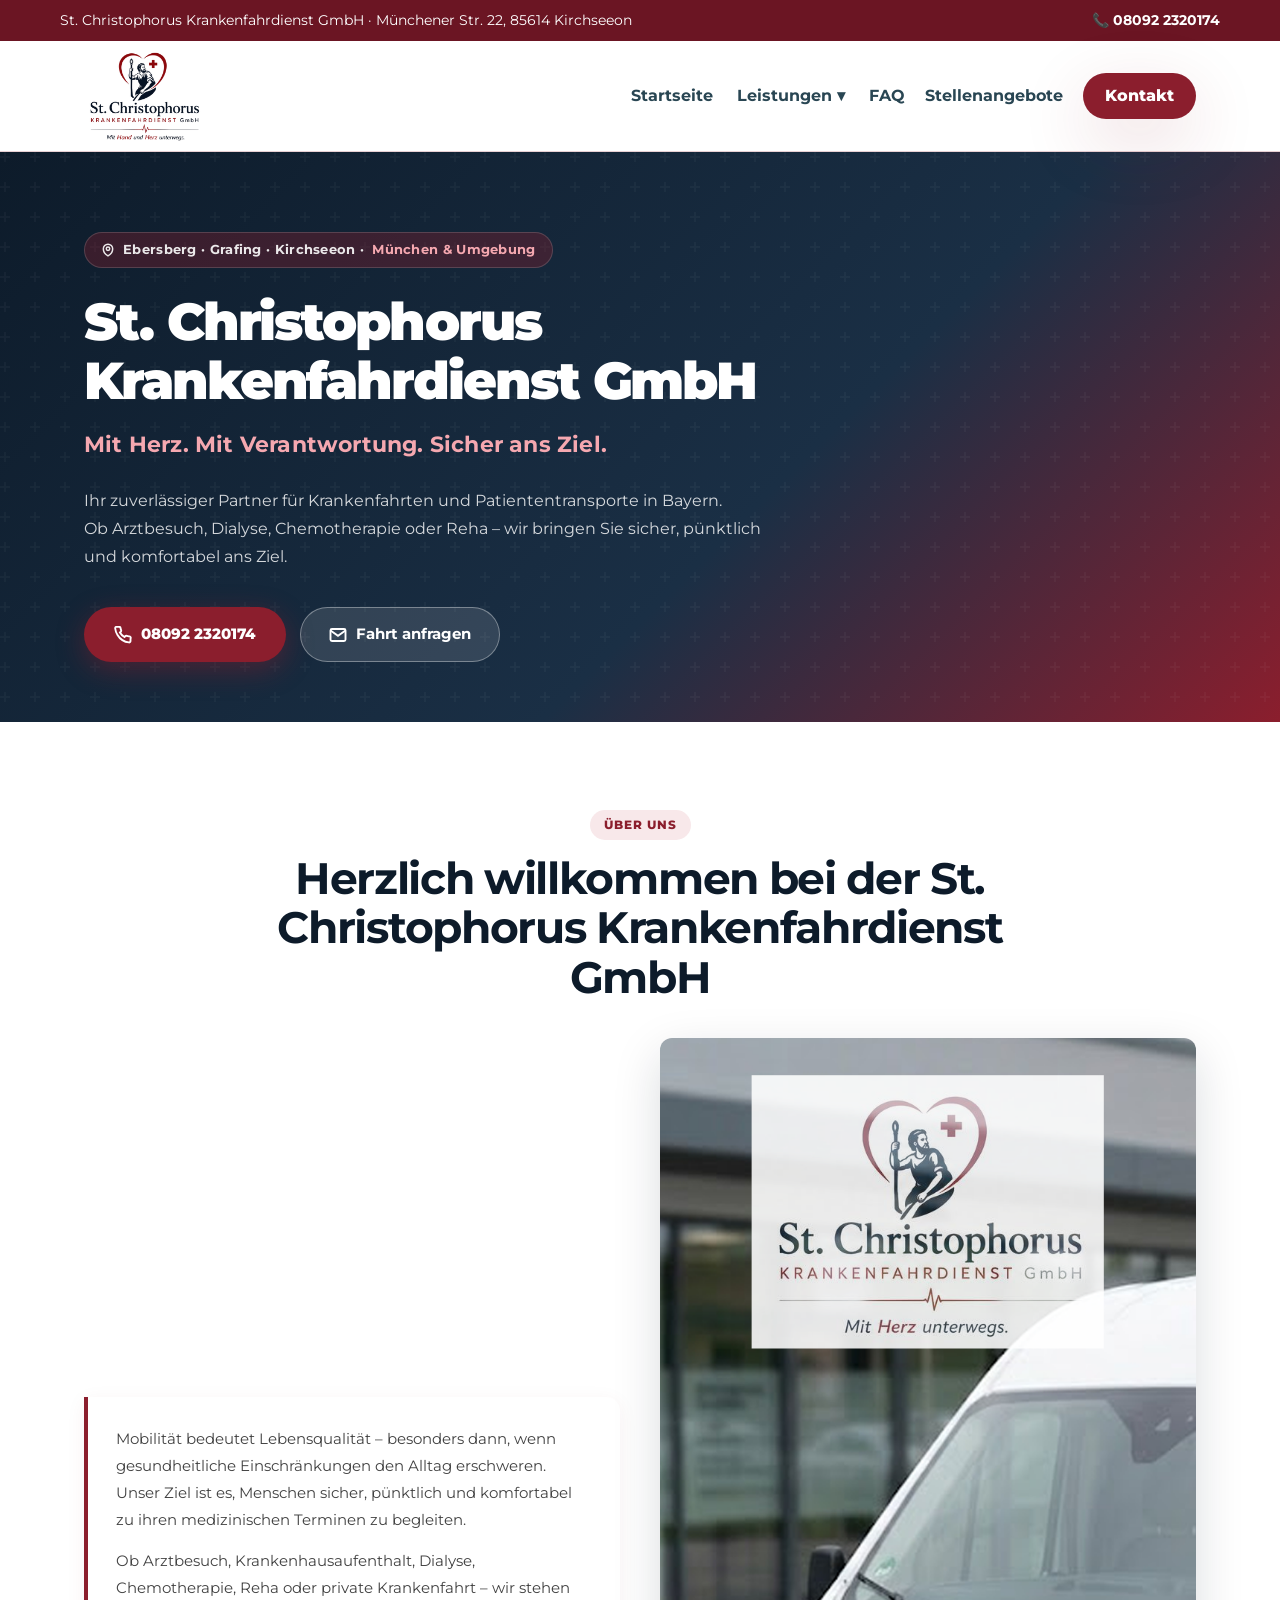
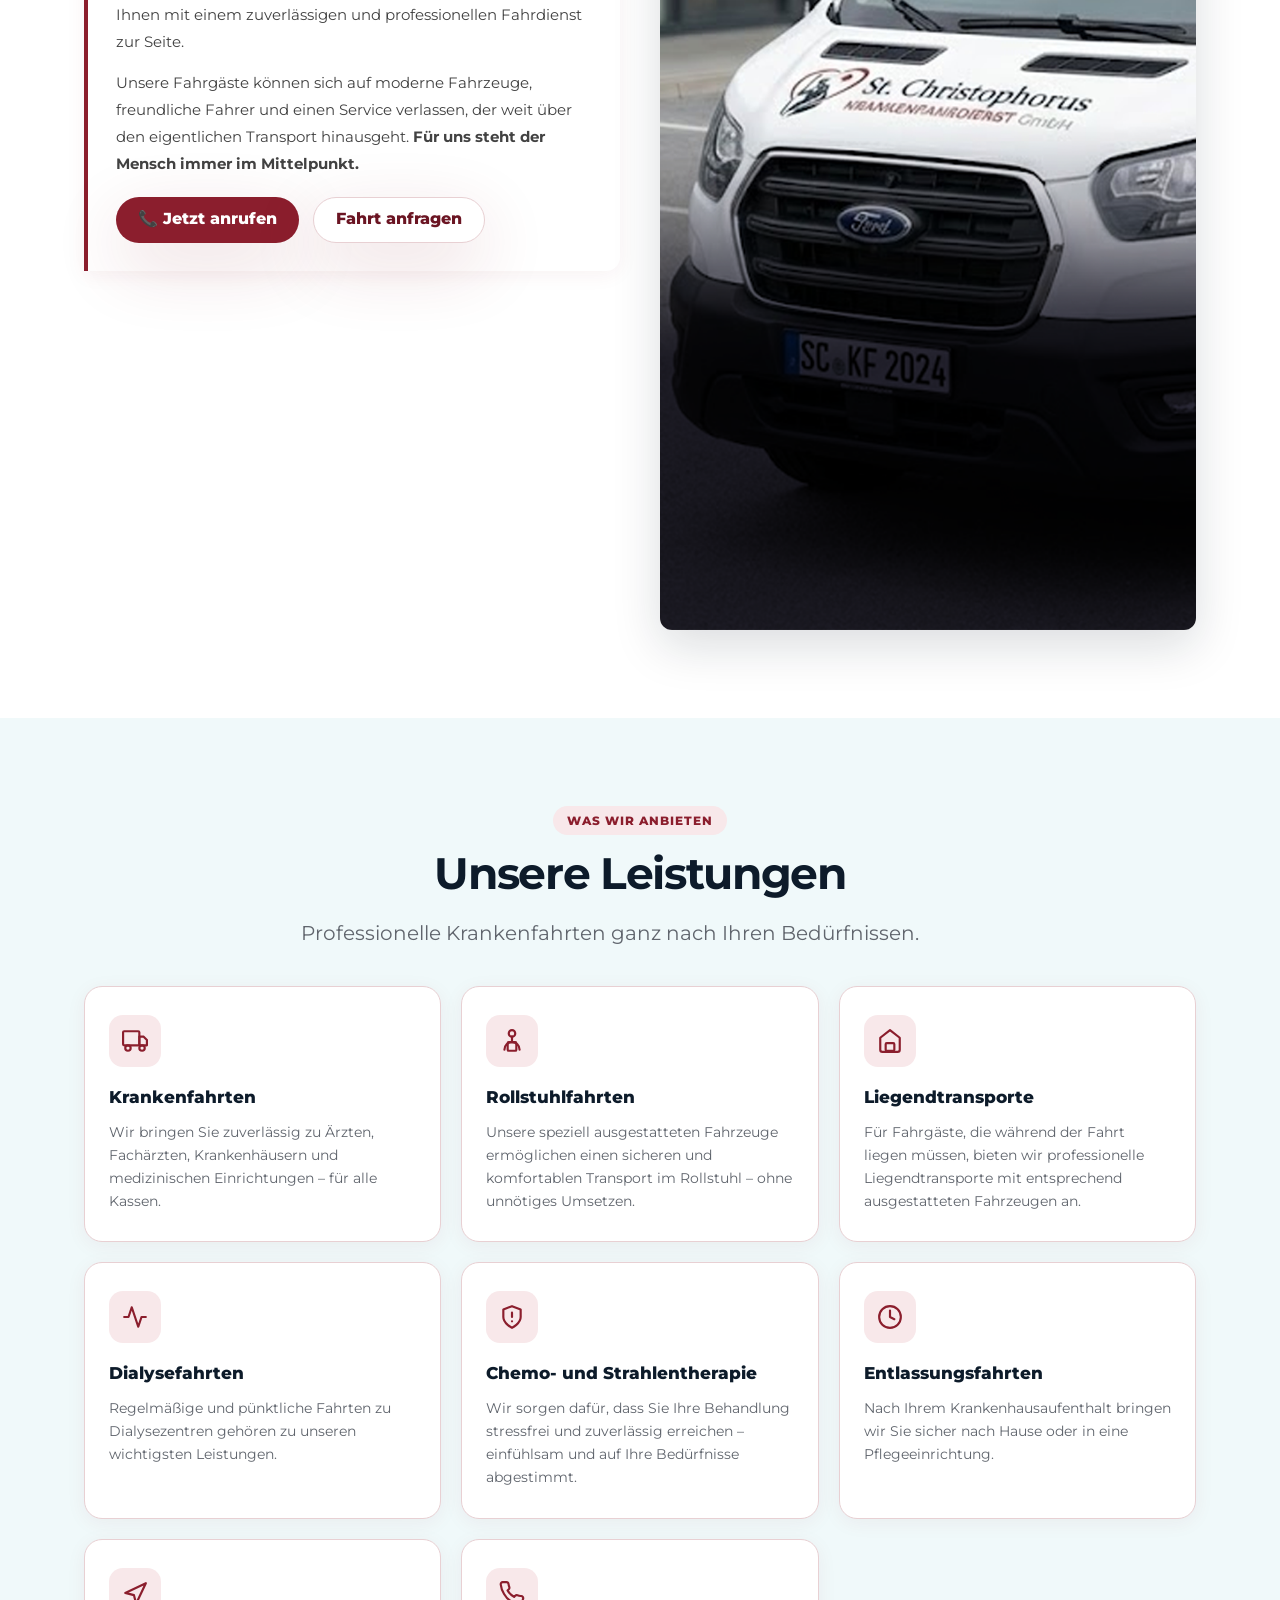
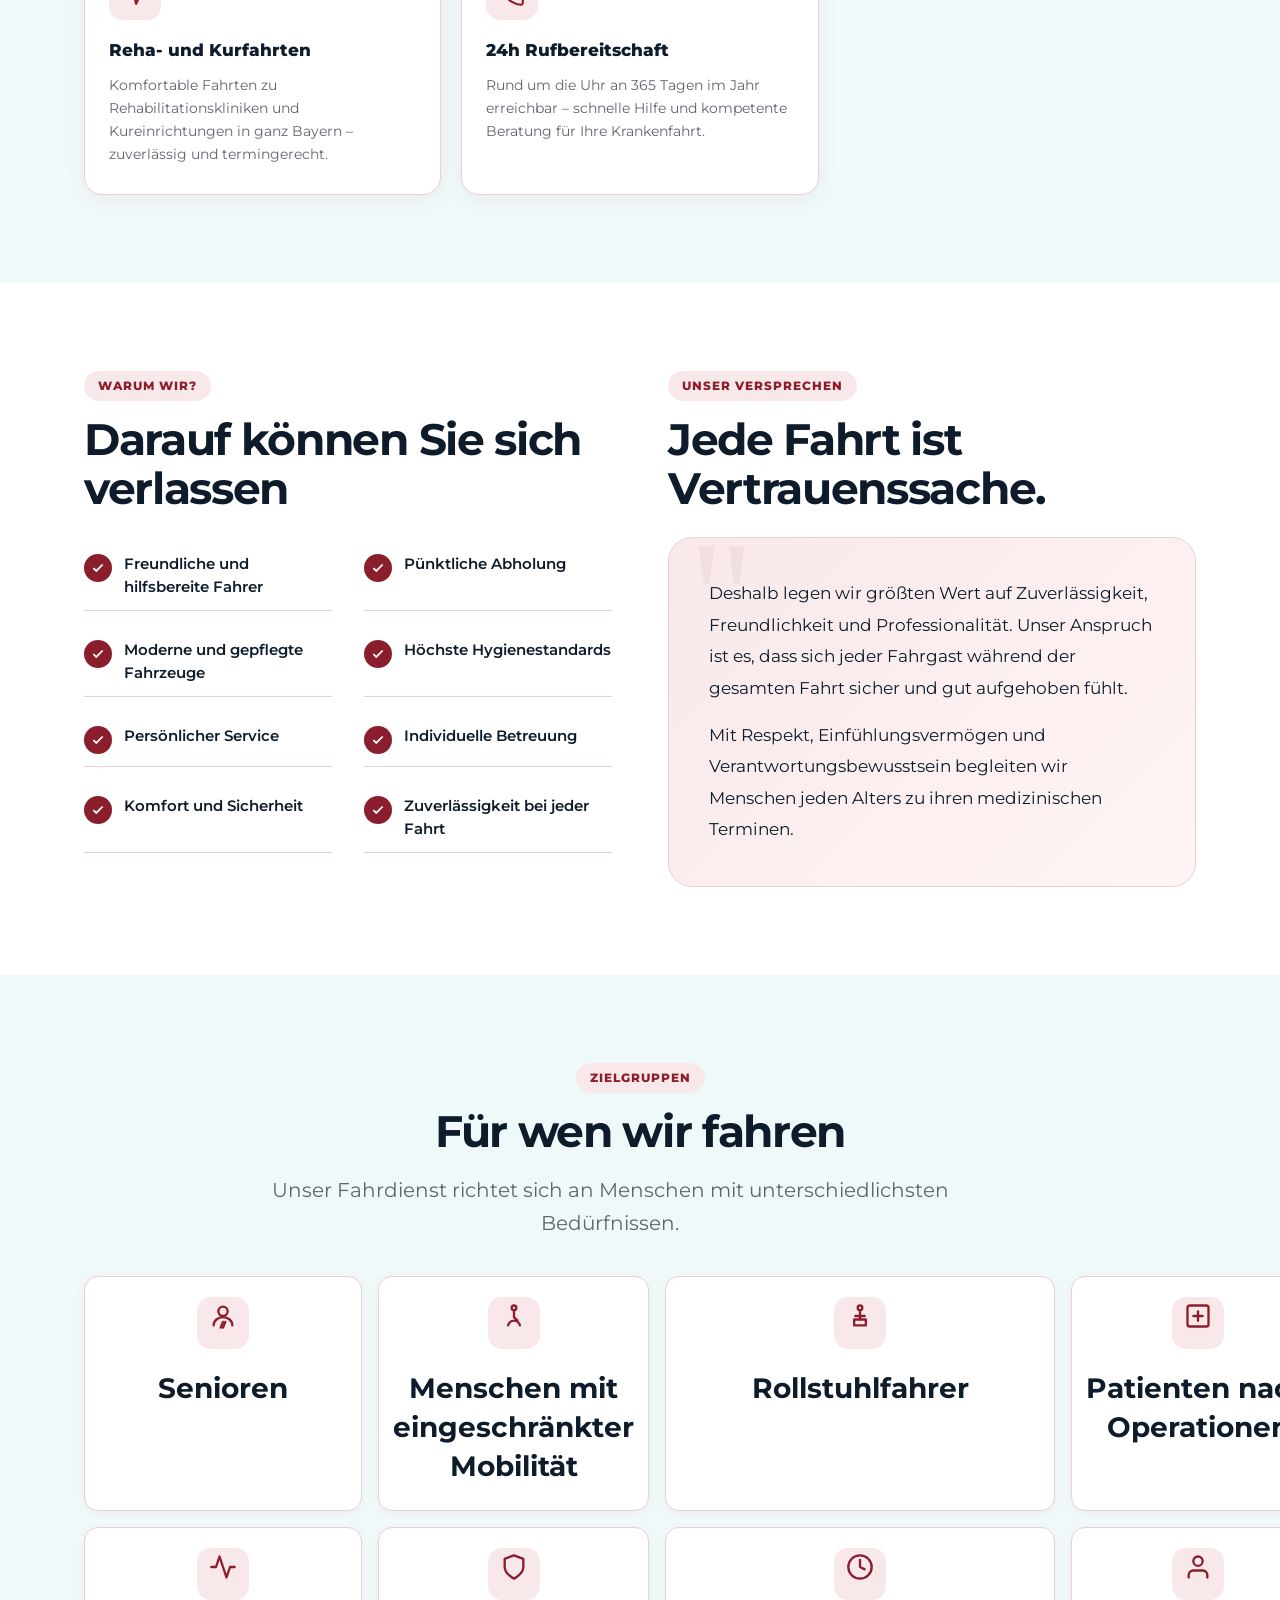
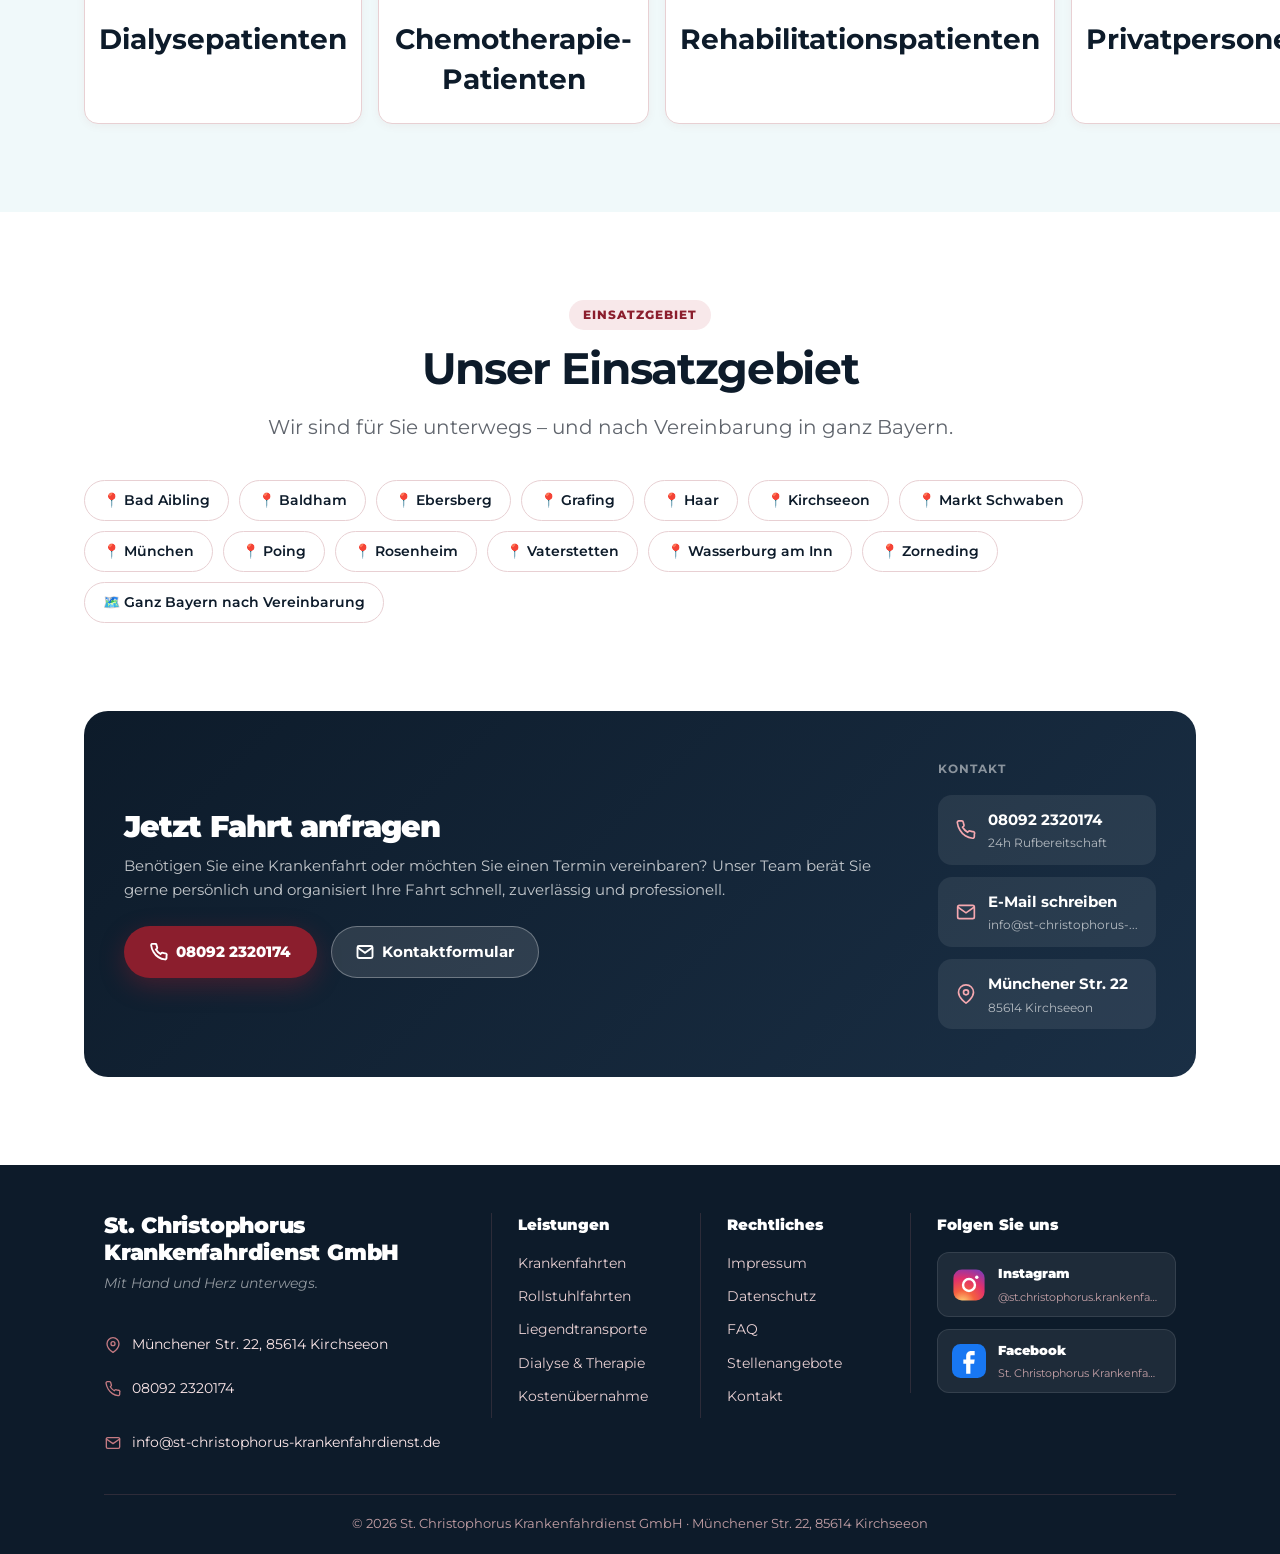
==== index.html @ ff82ccd7 "Add files via upload" ====
<!DOCTYPE html>
<html lang="de">
<head>
<meta charset="UTF-8">
<meta name="viewport" content="width=device-width, initial-scale=1.0">
<meta name="color-scheme" content="light">
<meta name="theme-color" content="#ffffff">
<title>Krankenfahrdienst Kirchseeon | St. Christophorus GmbH | Ebersberg · Grafing · München</title>
<meta name="description" content="St. Christophorus Krankenfahrdienst GmbH – Ihr zuverlässiger Partner für Krankenfahrten, Rollstuhltransporte, Dialysefahrten und Liegendtransporte in Kirchseeon, Ebersberg, Grafing und München. Sicher, schnell, pünktlich.">
<meta name="keywords" content="Krankenfahrdienst, Krankenfahrt, Kirchseeon, Ebersberg, Grafing, München, Rollstuhlfahrt, Dialysefahrt, Liegendtransport, Patientenbeförderung, Krankenbeförderung, Bayern, St. Christophorus, sicher, schnell, zuverlässig">
<meta name="author" content="St. Christophorus Krankenfahrdienst GmbH">
<meta name="robots" content="index, follow">
<link rel="canonical" href="https://www.st-christophorus-krankenfahrdienst.de/">
<meta property="og:type" content="website">
<meta property="og:title" content="Krankenfahrdienst Kirchseeon | St. Christophorus GmbH">
<meta property="og:description" content="Zuverlässige Krankenfahrten in Kirchseeon, Ebersberg, Grafing und München. Rollstuhltransporte, Dialysefahrten, Liegendtransporte – für alle Kassen.">
<meta property="og:locale" content="de_DE">
<meta name="geo.region" content="DE-BY">
<meta name="geo.placename" content="Kirchseeon">
<script type="application/ld+json">
{
  "@context": "https://schema.org",
  "@type": "LocalBusiness",
  "name": "St. Christophorus Krankenfahrdienst GmbH",
  "description": "Zuverlässiger Krankenfahrdienst in Kirchseeon, Ebersberg, Grafing und München – Rollstuhltransporte, Dialysefahrten, Liegendtransporte für alle Kassen.",
  "url": "https://www.st-christophorus-krankenfahrdienst.de",
  "telephone": "+4980922320174",
  "email": "info@st-christophorus-krankenfahrdienst.de",
  "address": {
    "@type": "PostalAddress",
    "streetAddress": "Münchener Str. 22",
    "addressLocality": "Kirchseeon",
    "postalCode": "85614",
    "addressCountry": "DE"
  },
  "areaServed": ["Kirchseeon","Ebersberg","Grafing","München","Vaterstetten","Baldham","Zorneding","Markt Schwaben","Poing","Haar","Rosenheim","Bad Aibling","Wasserburg am Inn"],
  "openingHoursSpecification": {
    "@type": "OpeningHoursSpecification",
    "dayOfWeek": ["Monday","Tuesday","Wednesday","Thursday","Friday","Saturday","Sunday"],
    "opens": "00:00",
    "closes": "23:59"
  },
  "serviceType": ["Krankenfahrten","Rollstuhlfahrten","Liegendtransporte","Dialysefahrten","Chemotherapiefahrten","Strahlentherapiefahrten","Rehafahrten"],
  "priceRange": "€€",
  "currenciesAccepted": "EUR",
  "paymentAccepted": "Krankenkasse, Bar, Überweisung",
  "sameAs": [
    "https://www.instagram.com/st.christophorus.krankenfahrdienst/"
  ]
}
</script>
<link rel="preconnect" href="https://fonts.googleapis.com">
<link rel="preconnect" href="https://fonts.gstatic.com" crossorigin>
<link href="https://fonts.googleapis.com/css2?family=Montserrat:wght@400;500;600;700;800;900&display=swap" rel="stylesheet">
<link rel="stylesheet" href="assets/css/modern-redesign.css">
<link rel="stylesheet" href="assets/css/footer.css">
<style>
/* ── Zusätzliche Index-Styles ── */
.hero-section {
  background: linear-gradient(135deg, #0D1B2A 0%, #1a2f45 60%, #8B1E2D 100%);
  padding: 80px 0 60px;
  position: relative;
  overflow: hidden;
}
.hero-section::before {
  content: '';
  position: absolute;
  inset: 0;
  background: url("data:image/svg+xml,%3Csvg width='60' height='60' viewBox='0 0 60 60' xmlns='http://www.w3.org/2000/svg'%3E%3Cg fill='none' fill-rule='evenodd'%3E%3Cg fill='%23ffffff' fill-opacity='0.03'%3E%3Cpath d='M36 34v-4h-2v4h-4v2h4v4h2v-4h4v-2h-4zm0-30V0h-2v4h-4v2h4v4h2V6h4V4h-4zM6 34v-4H4v4H0v2h4v4h2v-4h4v-2H6zM6 4V0H4v4H0v2h4v4h2V6h4V4H6z'/%3E%3C/g%3E%3C/g%3E%3C/svg%3E");
}
.hero-inner {
  position: relative;
  z-index: 1;
  max-width: 820px;
}
.hero-badge {
  display: inline-flex;
  align-items: center;
  gap: 8px;
  background: rgba(139,30,45,.35);
  border: 1px solid rgba(255,255,255,.15);
  border-radius: 999px;
  padding: 6px 16px;
  font-size: 13px;
  font-weight: 700;
  color: rgba(255,255,255,.9);
  margin-bottom: 24px;
  letter-spacing: .3px;
}
.hero-badge span { color: #f5a8b0; }
.hero-h1 {
  font-size: clamp(28px, 5vw, 52px);
  font-weight: 900;
  color: #fff;
  line-height: 1.15;
  margin: 0 0 16px;
}
.hero-tagline {
  font-size: clamp(16px, 2.5vw, 22px);
  font-weight: 700;
  color: #f5a8b0;
  margin: 0 0 24px;
  letter-spacing: .2px;
}
.hero-lead {
  font-size: 16px;
  color: rgba(255,255,255,.82);
  line-height: 1.75;
  margin: 0 0 36px;
  max-width: 680px;
}
.hero-actions {
  display: flex;
  gap: 14px;
  flex-wrap: wrap;
}
.btn-hero-primary {
  display: inline-flex;
  align-items: center;
  gap: 9px;
  background: #8B1E2D;
  color: #fff;
  font-weight: 800;
  font-size: 15px;
  padding: 14px 30px;
  border-radius: 999px;
  text-decoration: none;
  box-shadow: 0 8px 28px rgba(139,30,45,.45);
  transition: background .18s, transform .18s, box-shadow .18s;
}
.btn-hero-primary:hover {
  background: #6b1523;
  transform: translateY(-2px);
  box-shadow: 0 14px 36px rgba(139,30,45,.5);
  color: #fff;
}
.btn-hero-secondary {
  display: inline-flex;
  align-items: center;
  gap: 9px;
  background: rgba(255,255,255,.12);
  border: 1.5px solid rgba(255,255,255,.35);
  color: #fff;
  font-weight: 700;
  font-size: 15px;
  padding: 14px 28px;
  border-radius: 999px;
  text-decoration: none;
  transition: background .18s, transform .18s;
}
.btn-hero-secondary:hover {
  background: rgba(255,255,255,.2);
  transform: translateY(-2px);
  color: #fff;
}

/* Leistungen grid */
.leistungen-grid {
  display: grid;
  grid-template-columns: repeat(3, 1fr);
  gap: 20px;
  align-items: stretch;
}
.leistung-card {
  background: #fff;
  border-radius: 18px;
  padding: 28px 24px;
  border: 1px solid #e8d0d3;
  box-shadow: 0 4px 20px rgba(139,30,45,.06);
  transition: transform .25s, box-shadow .25s;
  display: flex;
  flex-direction: column;
}
.leistung-card p {
  flex: 1;
}
.leistung-card:hover {
  transform: translateY(-4px);
  box-shadow: 0 12px 36px rgba(139,30,45,.13);
}
.leistung-icon {
  width: 52px;
  height: 52px;
  background: #f8e8ea;
  border-radius: 14px;
  display: flex;
  align-items: center;
  justify-content: center;
  margin-bottom: 16px;
  flex-shrink: 0;
}
.leistung-icon svg { width: 26px; height: 26px; color: #8B1E2D; }
.leistung-card h3 {
  font-size: 17px;
  font-weight: 800;
  color: #0D1B2A;
  margin: 0 0 10px;
}
.leistung-card p {
  font-size: 14px;
  color: #60656D;
  line-height: 1.65;
  margin: 0;
}

/* Warum grid */
.warum-grid {
  display: grid;
  grid-template-columns: repeat(2, 1fr);
  gap: 16px 32px;
}
.warum-item {
  display: flex;
  align-items: flex-start;
  gap: 12px;
  padding: 12px 0;
  border-bottom: 1px solid #e8d0d3;
}
.warum-check {
  width: 28px;
  height: 28px;
  background: #8B1E2D;
  border-radius: 50%;
  display: flex;
  align-items: center;
  justify-content: center;
  flex-shrink: 0;
  margin-top: 1px;
}
.warum-check svg { width: 14px; height: 14px; color: #fff; }
.warum-item span { font-size: 15px; font-weight: 600; color: #0D1B2A; line-height: 1.5; }

/* Einsatzgebiet */
.einsatz-tags {
  display: flex;
  flex-wrap: wrap;
  gap: 10px;
}
.einsatz-tag {
  background: #fff;
  border: 1.5px solid #e8d0d3;
  border-radius: 999px;
  padding: 8px 18px;
  font-size: 14px;
  font-weight: 600;
  color: #0D1B2A;
  transition: border-color .18s, background .18s;
}
.einsatz-tag:hover {
  border-color: #8B1E2D;
  background: #f8e8ea;
  color: #8B1E2D;
}

/* Zielgruppen */
.ziel-grid {
  display: grid;
  grid-template-columns: repeat(4, 1fr);
  gap: 14px;
}
.ziel-item {
  background: #fff;
  border-radius: 14px;
  padding: 18px 16px;
  text-align: center;
  border: 1px solid #e8d0d3;
  font-size: 14px;
  font-weight: 700;
  color: #0D1B2A;
  box-shadow: 0 2px 10px rgba(139,30,45,.05);
}
.ziel-item span {
  display: block;
  font-size: 28px;
  margin-bottom: 8px;
}

/* Kontakt banner */
.kontakt-banner {
  background: linear-gradient(135deg, #0D1B2A 0%, #1a2f45 100%);
  border-radius: 24px;
  padding: 48px 40px;
  display: grid;
  grid-template-columns: 1fr auto;
  gap: 32px;
  align-items: center;
}
.kontakt-banner h2 {
  color: #fff;
  font-size: clamp(20px, 3vw, 30px);
  font-weight: 900;
  margin: 0 0 10px;
}
.kontakt-banner p {
  color: rgba(255,255,255,.75);
  font-size: 15px;
  margin: 0;
  line-height: 1.6;
}
.kontakt-info {
  display: flex;
  flex-direction: column;
  gap: 12px;
  flex-shrink: 0;
}
.kontakt-row {
  display: flex;
  align-items: center;
  gap: 12px;
  background: rgba(255,255,255,.08);
  border-radius: 14px;
  padding: 12px 18px;
  text-decoration: none;
  transition: background .18s;
}
.kontakt-row:hover { background: rgba(255,255,255,.14); }
.kontakt-row svg { width: 20px; height: 20px; color: #f5a8b0; flex-shrink: 0; }
.kontakt-row strong { color: #fff; font-size: 15px; font-weight: 700; }
.kontakt-row span { color: rgba(255,255,255,.65); font-size: 12px; display: block; }

/* Versprechen */
.versprechen-box {
  background: linear-gradient(135deg, #f8e8ea 0%, #fff5f5 100%);
  border: 1.5px solid #e8d0d3;
  border-radius: 24px;
  padding: 40px;
  position: relative;
  overflow: hidden;
}
.versprechen-box::before {
  content: '"';
  position: absolute;
  top: -20px;
  left: 20px;
  font-size: 160px;
  color: rgba(139,30,45,.06);
  font-family: Georgia, serif;
  line-height: 1;
  pointer-events: none;
}
.versprechen-box p {
  font-size: 17px;
  line-height: 1.85;
  color: #0D1B2A;
  margin: 0 0 16px;
  position: relative;
  z-index: 1;
}
.versprechen-box p:last-child { margin: 0; }

/* Section labels */
.section-label {
  display: inline-flex;
  align-items: center;
  gap: 8px;
  background: #f8e8ea;
  color: #8B1E2D;
  font-size: 12px;
  font-weight: 800;
  letter-spacing: 1px;
  text-transform: uppercase;
  padding: 5px 14px;
  border-radius: 999px;
  margin-bottom: 14px;
}

@media (max-width: 900px) {
  .leistungen-grid { grid-template-columns: repeat(2, 1fr); }
  .ziel-grid { grid-template-columns: repeat(2, 1fr); }
  .kontakt-banner { grid-template-columns: 1fr; }
  .warum-grid { grid-template-columns: 1fr; }
}
@media (max-width: 600px) {
  .leistungen-grid { grid-template-columns: 1fr; }
  .ziel-grid { grid-template-columns: repeat(2, 1fr); }
  .hero-section { padding: 56px 0 48px; }
  .kontakt-banner { padding: 28px 20px; }
  .versprechen-box { padding: 28px 24px; }
}

/* Für wen wir fahren – SVG ikone i centriranje */
.ziel-grid {
  display: grid;
  grid-template-columns: repeat(4, 1fr);
  gap: 16px;
}
.ziel-item {
  background: #fff;
  border-radius: 14px;
  padding: 20px 14px 16px;
  display: flex;
  flex-direction: column;
  align-items: center;
  text-align: center;
  border: 1px solid #e8d0d3;
  box-shadow: 0 2px 10px rgba(139,30,45,.05);
  gap: 12px;
  box-sizing: border-box;
  width: 100%;
}
.ziel-svg {
  display: flex;
  align-items: center;
  justify-content: center;
  width: 52px;
  height: 52px;
  background: #f8e8ea;
  border-radius: 14px;
  flex-shrink: 0;
}
.ziel-label {
  font-size: 13px;
  font-weight: 700;
  color: #0D1B2A;
  line-height: 1.4;
}
@media (max-width: 900px) {
  .ziel-grid { grid-template-columns: repeat(2, 1fr); }
}
@media (max-width: 600px) {
  .ziel-grid {
    grid-template-columns: 1fr !important;
  }
  .ziel-item {
    flex-direction: row !important;
    text-align: left !important;
    padding: 14px 16px !important;
    gap: 16px !important;
    align-items: center !important;
  }
  .ziel-label { font-size: 15px !important; }
}
</style>
<link rel="icon" type="image/png" href="assets/img/logo/favicon.png">
<link rel="apple-touch-icon" href="assets/img/logo/favicon-192.png">
</head>

<body>
<div id="apg-loader" aria-hidden="true">
  <div id="apg-loader-ring">
    <img src="assets/img/logo/logo-st-christophorus.png" alt="St. Christophorus Krankenfahrdienst GmbH" style="width:140px;height:auto;">
  </div>
</div>

<!-- TOPBAR -->
<div class="topbar">
  <div class="container" style="display:flex;justify-content:space-between;align-items:center;gap:16px;flex-wrap:wrap;">
    <span>St. Christophorus Krankenfahrdienst GmbH · Münchener Str. 22, 85614 Kirchseeon</span>
    <span><a href="tel:+4980922320174" style="color:#fff;font-weight:700;text-decoration:none;">📞 08092 2320174</a></span>
  </div>
</div>
<header class="header">
  <div class="container nav">
    <a class="logo" href="index.html"><img src="assets/img/logo/logo-st-christophorus.png" alt="St. Christophorus Krankenfahrdienst GmbH Logo" style="height:100px;width:auto;max-width:280px;"></a>
    <button class="menu" type="button" aria-label="Menü öffnen" aria-expanded="false">
      <span class="menu-bar"></span><span class="menu-bar"></span><span class="menu-bar"></span>
    </button>
    <nav class="nav-links">
      <a href="index.html"  class="active">Startseite</a>
      <div class="nav-item">
        <button class="nav-trigger" aria-expanded="false">Leistungen ▾</button>
        <div class="mega-menu">
          <div class="mega-grid">
            <a class="mega-link" href="grundpflege.html">
              <img src="assets/img/logo/logo-st-christophorus.png" alt="" style="width:32px;height:32px;object-fit:contain;border-radius:6px;flex-shrink:0;">
              <div><strong>Krankenfahrten</strong><span>Zuverlässig zu Ärzten und Kliniken – alle Kassen.</span></div>
            </a>
            <a class="mega-link" href="medizinische-versorgung.html">
              <img src="assets/img/logo/logo-st-christophorus.png" alt="" style="width:32px;height:32px;object-fit:contain;border-radius:6px;flex-shrink:0;">
              <div><strong>Rollstuhlfahrten</strong><span>Sicher und komfortabel – sitzend &amp; liegend.</span></div>
            </a>
            <a class="mega-link" href="betreuung-zu-hause.html">
              <img src="assets/img/logo/logo-st-christophorus.png" alt="" style="width:32px;height:32px;object-fit:contain;border-radius:6px;flex-shrink:0;">
              <div><strong>Liegendtransporte</strong><span>Professionell für liegende Patienten.</span></div>
            </a>
            <a class="mega-link" href="hauswirtschaft.html">
              <img src="assets/img/logo/logo-st-christophorus.png" alt="" style="width:32px;height:32px;object-fit:contain;border-radius:6px;flex-shrink:0;">
              <div><strong>Dialyse &amp; Therapie</strong><span>Pünktlich zu jedem Behandlungstermin.</span></div>
            </a>
            <a class="mega-link" href="palliative-betreuung.html">
              <img src="assets/img/logo/logo-st-christophorus.png" alt="" style="width:32px;height:32px;object-fit:contain;border-radius:6px;flex-shrink:0;">
              <div><strong>Kostenübernahme</strong><span>Abrechnung mit allen Krankenkassen.</span></div>
            </a>
            <a class="mega-link" href="rund-um-die-uhr.html">
              <img src="assets/img/logo/logo-st-christophorus.png" alt="" style="width:32px;height:32px;object-fit:contain;border-radius:6px;flex-shrink:0;">
              <div><strong>Für Einrichtungen</strong><span>Partner für Kliniken &amp; Pflegeheime.</span></div>
            </a>
          </div>
        </div>
      </div>
      <a href="faq.html">FAQ</a>
      <a href="stellenangebote.html">Stellenangebote</a>
      <a class="btn" href="kontakt.html">Kontakt</a>
    </nav>
  </div>
</header>

<main>

<!-- ═══════════════════════════════════════════════════════
     HERO
════════════════════════════════════════════════════════ -->
<section class="hero-section">
  <div class="container">
    <div class="hero-inner">
      <div class="hero-badge">
        <svg viewBox="0 0 24 24" fill="none" stroke="currentColor" stroke-width="2.5" width="14" height="14"><path d="M12 22s-8-4.5-8-11.8A8 8 0 0 1 12 2a8 8 0 0 1 8 8.2c0 7.3-8 11.8-8 11.8z"/><circle cx="12" cy="10" r="3"/></svg>
        Ebersberg · Grafing · Kirchseeon · <span>München &amp; Umgebung</span>
      </div>
      <h1 class="hero-h1">St. Christophorus<br>Krankenfahrdienst GmbH</h1>
      <p class="hero-tagline">Mit Herz. Mit Verantwortung. Sicher ans Ziel.</p>
      <p class="hero-lead">
        Ihr zuverlässiger Partner für Krankenfahrten und Patiententransporte in Bayern.<br>
        Ob Arztbesuch, Dialyse, Chemotherapie oder Reha – wir bringen Sie sicher, pünktlich und komfortabel ans Ziel.
      </p>
      <div class="hero-actions">
        <a href="tel:+4980922320174" class="btn-hero-primary">
          <svg viewBox="0 0 24 24" fill="none" stroke="currentColor" stroke-width="2.5" width="18" height="18"><path d="M22 16.92v3a2 2 0 0 1-2.18 2 19.79 19.79 0 0 1-8.63-3.07A19.5 19.5 0 0 1 4.69 12 19.79 19.79 0 0 1 1.62 3.33 2 2 0 0 1 3.77 1h3a2 2 0 0 1 2 1.72c.13.96.36 1.9.7 2.81a2 2 0 0 1-.45 2.11L7.91 8.69a16 16 0 0 0 6 6l1.06-1.06a2 2 0 0 1 2.11-.45c.91.34 1.85.57 2.81.7A2 2 0 0 1 22 16.92z"/></svg>
          08092 2320174
        </a>
        <a href="kontakt.html" class="btn-hero-secondary">
          <svg viewBox="0 0 24 24" fill="none" stroke="currentColor" stroke-width="2.5" width="18" height="18"><rect x="2" y="4" width="20" height="16" rx="2"/><polyline points="2,6 12,13 22,6"/></svg>
          Fahrt anfragen
        </a>
      </div>
    </div>
  </div>
</section>

<!-- ═══════════════════════════════════════════════════════
     WILLKOMMEN
════════════════════════════════════════════════════════ -->
<section class="section">
  <div class="container">
    <div class="section-head">
      <div class="section-label">Über uns</div>
      <h2>Herzlich willkommen bei der St. Christophorus Krankenfahrdienst GmbH</h2>
    </div>
    <div style="display:grid;grid-template-columns:1fr 1fr;gap:40px;align-items:center;" class="willkommen-grid">
      <div style="background:#fff;border-left:4px solid #8B1E2D;border-radius:0 14px 14px 0;padding:28px;box-shadow:0 4px 20px rgba(139,30,45,.06);">
        <p style="font-size:15px;line-height:1.8;color:#424242;margin:0 0 14px;">Mobilität bedeutet Lebensqualität – besonders dann, wenn gesundheitliche Einschränkungen den Alltag erschweren. Unser Ziel ist es, Menschen sicher, pünktlich und komfortabel zu ihren medizinischen Terminen zu begleiten.</p>
        <p style="font-size:15px;line-height:1.8;color:#424242;margin:0 0 14px;">Ob Arztbesuch, Krankenhausaufenthalt, Dialyse, Chemotherapie, Reha oder private Krankenfahrt – wir stehen Ihnen mit einem zuverlässigen und professionellen Fahrdienst zur Seite.</p>
        <p style="font-size:15px;line-height:1.8;color:#424242;margin:0 0 20px;">Unsere Fahrgäste können sich auf moderne Fahrzeuge, freundliche Fahrer und einen Service verlassen, der weit über den eigentlichen Transport hinausgeht. <strong>Für uns steht der Mensch immer im Mittelpunkt.</strong></p>
        <div style="display:flex;gap:14px;flex-wrap:wrap;">
          <a href="tel:+4980922320174" class="btn" style="display:inline-flex;align-items:center;gap:8px;">📞 Jetzt anrufen</a>
          <a href="kontakt.html" class="btn btn-light">Fahrt anfragen</a>
        </div>
      </div>
      <div style="display:flex;align-items:center;justify-content:center;">
        <img src="assets/img/services/kombi.png" 
             alt="St. Christophorus Krankenfahrdienst GmbH – Unser Fahrzeug"
             style="width:100%;max-width:560px;height:auto;border-radius:12px;
                    box-shadow:0 16px 48px rgba(13,27,42,.15);display:block;">
      </div>
    </div>
    <style>
    @media(max-width:768px){
      .willkommen-grid{ grid-template-columns:1fr !important; }
    }
    </style>
  </div>
</section>

<!-- ═══════════════════════════════════════════════════════
     LEISTUNGEN
════════════════════════════════════════════════════════ -->
<section class="section section-soft-teal" id="leistungen">
  <div class="container">
    <div class="section-head">
      <div class="section-label">Was wir anbieten</div>
      <h2>Unsere Leistungen</h2>
      <p class="lead">Professionelle Krankenfahrten ganz nach Ihren Bedürfnissen.</p>
    </div>
    <div class="leistungen-grid">

      <div class="leistung-card">
        <div class="leistung-icon">
          <svg viewBox="0 0 24 24" fill="none" stroke="currentColor" stroke-width="2" stroke-linecap="round" stroke-linejoin="round"><rect x="1" y="3" width="15" height="13" rx="1"/><path d="M16 8h4l3 3v5h-7V8z"/><circle cx="5.5" cy="18.5" r="2.5"/><circle cx="18.5" cy="18.5" r="2.5"/></svg>
        </div>
        <h3>Krankenfahrten</h3>
        <p>Wir bringen Sie zuverlässig zu Ärzten, Fachärzten, Krankenhäusern und medizinischen Einrichtungen – für alle Kassen.</p>
      </div>

      <div class="leistung-card">
        <div class="leistung-icon">
          <svg viewBox="0 0 24 24" fill="none" stroke="currentColor" stroke-width="2" stroke-linecap="round" stroke-linejoin="round"><circle cx="12" cy="5" r="3"/><path d="M5 20a7 7 0 0 1 14 0"/><rect x="8" y="13" width="8" height="8" rx="1"/><line x1="12" y1="13" x2="12" y2="8"/></svg>
        </div>
        <h3>Rollstuhlfahrten</h3>
        <p>Unsere speziell ausgestatteten Fahrzeuge ermöglichen einen sicheren und komfortablen Transport im Rollstuhl – ohne unnötiges Umsetzen.</p>
      </div>

      <div class="leistung-card">
        <div class="leistung-icon">
          <svg viewBox="0 0 24 24" fill="none" stroke="currentColor" stroke-width="2" stroke-linecap="round" stroke-linejoin="round"><path d="M3 9l9-7 9 7v11a2 2 0 0 1-2 2H5a2 2 0 0 1-2-2z"/><rect x="8" y="14" width="8" height="7" rx="1"/></svg>
        </div>
        <h3>Liegendtransporte</h3>
        <p>Für Fahrgäste, die während der Fahrt liegen müssen, bieten wir professionelle Liegendtransporte mit entsprechend ausgestatteten Fahrzeugen an.</p>
      </div>

      <div class="leistung-card">
        <div class="leistung-icon">
          <svg viewBox="0 0 24 24" fill="none" stroke="currentColor" stroke-width="2" stroke-linecap="round" stroke-linejoin="round"><path d="M22 12h-4l-3 9L9 3l-3 9H2"/></svg>
        </div>
        <h3>Dialysefahrten</h3>
        <p>Regelmäßige und pünktliche Fahrten zu Dialysezentren gehören zu unseren wichtigsten Leistungen.</p>
      </div>

      <div class="leistung-card">
        <div class="leistung-icon">
          <svg viewBox="0 0 24 24" fill="none" stroke="currentColor" stroke-width="2" stroke-linecap="round" stroke-linejoin="round"><path d="M12 22s8-4 8-10V5l-8-3-8 3v7c0 6 8 10 8 10z"/><line x1="12" y1="8" x2="12" y2="12"/><line x1="12" y1="16" x2="12.01" y2="16"/></svg>
        </div>
        <h3>Chemo- und Strahlentherapie</h3>
        <p>Wir sorgen dafür, dass Sie Ihre Behandlung stressfrei und zuverlässig erreichen – einfühlsam und auf Ihre Bedürfnisse abgestimmt.</p>
      </div>

      <div class="leistung-card">
        <div class="leistung-icon">
          <svg viewBox="0 0 24 24" fill="none" stroke="currentColor" stroke-width="2" stroke-linecap="round" stroke-linejoin="round"><circle cx="12" cy="12" r="10"/><polyline points="12 6 12 12 16 14"/></svg>
        </div>
        <h3>Entlassungsfahrten</h3>
        <p>Nach Ihrem Krankenhausaufenthalt bringen wir Sie sicher nach Hause oder in eine Pflegeeinrichtung.</p>
      </div>

      <div class="leistung-card">
        <div class="leistung-icon">
          <svg viewBox="0 0 24 24" fill="none" stroke="currentColor" stroke-width="2" stroke-linecap="round" stroke-linejoin="round"><path d="M3 11l19-9-9 19-2-8-8-2z"/></svg>
        </div>
        <h3>Reha- und Kurfahrten</h3>
        <p>Komfortable Fahrten zu Rehabilitationskliniken und Kureinrichtungen in ganz Bayern – zuverlässig und termingerecht.</p>
      </div>

      <div class="leistung-card">
        <div class="leistung-icon">
          <svg viewBox="0 0 24 24" fill="none" stroke="currentColor" stroke-width="2" stroke-linecap="round" stroke-linejoin="round"><path d="M22 16.92v3a2 2 0 0 1-2.18 2 19.79 19.79 0 0 1-8.63-3.07A19.5 19.5 0 0 1 4.69 12 19.79 19.79 0 0 1 1.62 3.33 2 2 0 0 1 3.77 1h3a2 2 0 0 1 2 1.72c.13.96.36 1.9.7 2.81a2 2 0 0 1-.45 2.11L7.91 8.69a16 16 0 0 0 6 6l1.06-1.06a2 2 0 0 1 2.11-.45c.91.34 1.85.57 2.81.7A2 2 0 0 1 22 16.92z"/></svg>
        </div>
        <h3>24h Rufbereitschaft</h3>
        <p>Rund um die Uhr an 365 Tagen im Jahr erreichbar – schnelle Hilfe und kompetente Beratung für Ihre Krankenfahrt.</p>
      </div>

    </div>
  </div>
</section>

<!-- ═══════════════════════════════════════════════════════
     WARUM ST. CHRISTOPHORUS
════════════════════════════════════════════════════════ -->
<section class="section">
  <div class="container">
    <div style="display:grid;grid-template-columns:1fr 1fr;gap:56px;align-items:start;">
      <div>
        <div class="section-label">Warum wir?</div>
        <h2 style="margin-bottom:28px;">Darauf können Sie sich verlassen</h2>
        <div class="warum-grid">
          <div class="warum-item">
            <div class="warum-check"><svg viewBox="0 0 24 24" fill="none" stroke="currentColor" stroke-width="3"><path d="M20 6L9 17l-5-5"/></svg></div>
            <span>Freundliche und hilfsbereite Fahrer</span>
          </div>
          <div class="warum-item">
            <div class="warum-check"><svg viewBox="0 0 24 24" fill="none" stroke="currentColor" stroke-width="3"><path d="M20 6L9 17l-5-5"/></svg></div>
            <span>Pünktliche Abholung</span>
          </div>
          <div class="warum-item">
            <div class="warum-check"><svg viewBox="0 0 24 24" fill="none" stroke="currentColor" stroke-width="3"><path d="M20 6L9 17l-5-5"/></svg></div>
            <span>Moderne und gepflegte Fahrzeuge</span>
          </div>
          <div class="warum-item">
            <div class="warum-check"><svg viewBox="0 0 24 24" fill="none" stroke="currentColor" stroke-width="3"><path d="M20 6L9 17l-5-5"/></svg></div>
            <span>Höchste Hygienestandards</span>
          </div>
          <div class="warum-item">
            <div class="warum-check"><svg viewBox="0 0 24 24" fill="none" stroke="currentColor" stroke-width="3"><path d="M20 6L9 17l-5-5"/></svg></div>
            <span>Persönlicher Service</span>
          </div>
          <div class="warum-item">
            <div class="warum-check"><svg viewBox="0 0 24 24" fill="none" stroke="currentColor" stroke-width="3"><path d="M20 6L9 17l-5-5"/></svg></div>
            <span>Individuelle Betreuung</span>
          </div>
          <div class="warum-item">
            <div class="warum-check"><svg viewBox="0 0 24 24" fill="none" stroke="currentColor" stroke-width="3"><path d="M20 6L9 17l-5-5"/></svg></div>
            <span>Komfort und Sicherheit</span>
          </div>
          <div class="warum-item">
            <div class="warum-check"><svg viewBox="0 0 24 24" fill="none" stroke="currentColor" stroke-width="3"><path d="M20 6L9 17l-5-5"/></svg></div>
            <span>Zuverlässigkeit bei jeder Fahrt</span>
          </div>
        </div>
      </div>
      <div>
        <div class="section-label">Unser Versprechen</div>
        <h2 style="margin-bottom:24px;">Jede Fahrt ist Vertrauenssache.</h2>
        <div class="versprechen-box">
          <p>Deshalb legen wir größten Wert auf Zuverlässigkeit, Freundlichkeit und Professionalität. Unser Anspruch ist es, dass sich jeder Fahrgast während der gesamten Fahrt sicher und gut aufgehoben fühlt.</p>
          <p>Mit Respekt, Einfühlungsvermögen und Verantwortungsbewusstsein begleiten wir Menschen jeden Alters zu ihren medizinischen Terminen.</p>
        </div>
      </div>
    </div>
  </div>
</section>

<!-- ═══════════════════════════════════════════════════════
     FÜR WEN WIR FAHREN
════════════════════════════════════════════════════════ -->
<section class="section section-soft-teal">
  <div class="container">
    <div class="section-head">
      <div class="section-label">Zielgruppen</div>
      <h2>Für wen wir fahren</h2>
      <p class="lead">Unser Fahrdienst richtet sich an Menschen mit unterschiedlichsten Bedürfnissen.</p>
    </div>
    <div class="ziel-grid">
      <div class="ziel-item"><span class="ziel-svg"><svg viewBox="0 0 24 24" fill="none" stroke="#8B1E2D" stroke-width="2" stroke-linecap="round" stroke-linejoin="round" width="28" height="28"><circle cx="12" cy="8" r="4"/><path d="M4 20c0-4 3.6-7 8-7s8 3 8 7"/><line x1="12" y1="17" x2="10" y2="22"/><line x1="14" y1="17" x2="12" y2="22"/></svg></span><span class="ziel-label">Senioren</span></div>
      <div class="ziel-item"><span class="ziel-svg"><svg viewBox="0 0 24 24" fill="none" stroke="#8B1E2D" stroke-width="2" stroke-linecap="round" stroke-linejoin="round" width="28" height="28"><circle cx="12" cy="5" r="2"/><path d="M12 7v6l3 3"/><path d="M7 20s1-4 5-4 5 4 5 4"/></svg></span><span class="ziel-label">Menschen mit eingeschränkter Mobilität</span></div>
      <div class="ziel-item"><span class="ziel-svg"><svg viewBox="0 0 24 24" fill="none" stroke="#8B1E2D" stroke-width="2" stroke-linecap="round" stroke-linejoin="round" width="28" height="28"><circle cx="12" cy="5" r="2"/><path d="M7 20h10v-5H7z"/><path d="M12 7v8"/><path d="M8 12h8"/></svg></span><span class="ziel-label">Rollstuhlfahrer</span></div>
      <div class="ziel-item"><span class="ziel-svg"><svg viewBox="0 0 24 24" fill="none" stroke="#8B1E2D" stroke-width="2" stroke-linecap="round" stroke-linejoin="round" width="28" height="28"><rect x="3" y="3" width="18" height="18" rx="2"/><line x1="12" y1="8" x2="12" y2="16"/><line x1="8" y1="12" x2="16" y2="12"/></svg></span><span class="ziel-label">Patienten nach Operationen</span></div>
      <div class="ziel-item"><span class="ziel-svg"><svg viewBox="0 0 24 24" fill="none" stroke="#8B1E2D" stroke-width="2" stroke-linecap="round" stroke-linejoin="round" width="28" height="28"><path d="M22 12h-4l-3 9L9 3l-3 9H2"/></svg></span><span class="ziel-label">Dialysepatienten</span></div>
      <div class="ziel-item"><span class="ziel-svg"><svg viewBox="0 0 24 24" fill="none" stroke="#8B1E2D" stroke-width="2" stroke-linecap="round" stroke-linejoin="round" width="28" height="28"><path d="M12 22s8-4 8-10V5l-8-3-8 3v7c0 6 8 10 8 10z"/></svg></span><span class="ziel-label">Chemotherapie-Patienten</span></div>
      <div class="ziel-item"><span class="ziel-svg"><svg viewBox="0 0 24 24" fill="none" stroke="#8B1E2D" stroke-width="2" stroke-linecap="round" stroke-linejoin="round" width="28" height="28"><circle cx="12" cy="12" r="10"/><polyline points="12 6 12 12 16 14"/></svg></span><span class="ziel-label">Rehabilitationspatienten</span></div>
      <div class="ziel-item"><span class="ziel-svg"><svg viewBox="0 0 24 24" fill="none" stroke="#8B1E2D" stroke-width="2" stroke-linecap="round" stroke-linejoin="round" width="28" height="28"><path d="M20 21v-2a4 4 0 0 0-4-4H8a4 4 0 0 0-4 4v2"/><circle cx="12" cy="7" r="4"/></svg></span><span class="ziel-label">Privatpersonen</span></div>
    </div>
  </div>
</section>

<!-- ═══════════════════════════════════════════════════════
     EINSATZGEBIET
════════════════════════════════════════════════════════ -->
<section class="section" id="einzugsgebiet">
  <div class="container">
    <div class="section-head">
      <div class="section-label">Einsatzgebiet</div>
      <h2>Unser Einsatzgebiet</h2>
      <p class="lead">Wir sind für Sie unterwegs – und nach Vereinbarung in ganz Bayern.</p>
    </div>
    <div class="einsatz-tags">
      <span class="einsatz-tag">📍 Bad Aibling</span>
      <span class="einsatz-tag">📍 Baldham</span>
      <span class="einsatz-tag">📍 Ebersberg</span>
      <span class="einsatz-tag">📍 Grafing</span>
      <span class="einsatz-tag">📍 Haar</span>
      <span class="einsatz-tag">📍 Kirchseeon</span>
      <span class="einsatz-tag">📍 Markt Schwaben</span>
      <span class="einsatz-tag">📍 München</span>
      <span class="einsatz-tag">📍 Poing</span>
      <span class="einsatz-tag">📍 Rosenheim</span>
      <span class="einsatz-tag">📍 Vaterstetten</span>
      <span class="einsatz-tag">📍 Wasserburg am Inn</span>
      <span class="einsatz-tag">📍 Zorneding</span>
      <span class="einsatz-tag">🗺️ Ganz Bayern nach Vereinbarung</span>
    </div>
  </div>
</section>

<!-- ═══════════════════════════════════════════════════════
     KONTAKT BANNER
════════════════════════════════════════════════════════ -->
<section class="section" style="padding-top:0;">
  <div class="container">
    <div class="kontakt-banner">
      <div>
        <h2>Jetzt Fahrt anfragen</h2>
        <p>Benötigen Sie eine Krankenfahrt oder möchten Sie einen Termin vereinbaren? Unser Team berät Sie gerne persönlich und organisiert Ihre Fahrt schnell, zuverlässig und professionell.</p>
        <div style="display:flex;gap:14px;flex-wrap:wrap;margin-top:24px;">
          <a href="tel:+4980922320174" style="display:inline-flex;align-items:center;gap:8px;background:#8B1E2D;color:#fff;font-weight:800;font-size:15px;padding:13px 26px;border-radius:999px;text-decoration:none;box-shadow:0 8px 24px rgba(139,30,45,.4);">
            <svg viewBox="0 0 24 24" fill="none" stroke="currentColor" stroke-width="2.5" width="18" height="18"><path d="M22 16.92v3a2 2 0 0 1-2.18 2 19.79 19.79 0 0 1-8.63-3.07A19.5 19.5 0 0 1 4.69 12 19.79 19.79 0 0 1 1.62 3.33 2 2 0 0 1 3.77 1h3a2 2 0 0 1 2 1.72c.13.96.36 1.9.7 2.81a2 2 0 0 1-.45 2.11L7.91 8.69a16 16 0 0 0 6 6l1.06-1.06a2 2 0 0 1 2.11-.45c.91.34 1.85.57 2.81.7A2 2 0 0 1 22 16.92z"/></svg>
            08092 2320174
          </a>
          <a href="kontakt.html" style="display:inline-flex;align-items:center;gap:8px;background:rgba(255,255,255,.12);border:1.5px solid rgba(255,255,255,.3);color:#fff;font-weight:700;font-size:15px;padding:13px 24px;border-radius:999px;text-decoration:none;">
            <svg viewBox="0 0 24 24" fill="none" stroke="currentColor" stroke-width="2.5" width="18" height="18"><rect x="2" y="4" width="20" height="16" rx="2"/><polyline points="2,6 12,13 22,6"/></svg>
            Kontaktformular
          </a>
        </div>
      </div>
      <div class="kontakt-info">
        <div style="color:rgba(255,255,255,.5);font-size:12px;font-weight:700;text-transform:uppercase;letter-spacing:1px;margin-bottom:4px;">Kontakt</div>
        <a href="tel:+4980922320174" class="kontakt-row">
          <svg viewBox="0 0 24 24" fill="none" stroke="currentColor" stroke-width="2"><path d="M22 16.92v3a2 2 0 0 1-2.18 2 19.79 19.79 0 0 1-8.63-3.07A19.5 19.5 0 0 1 4.69 12 19.79 19.79 0 0 1 1.62 3.33 2 2 0 0 1 3.77 1h3a2 2 0 0 1 2 1.72c.13.96.36 1.9.7 2.81a2 2 0 0 1-.45 2.11L7.91 8.69a16 16 0 0 0 6 6l1.06-1.06a2 2 0 0 1 2.11-.45c.91.34 1.85.57 2.81.7A2 2 0 0 1 22 16.92z"/></svg>
          <div><strong>08092 2320174</strong><span>24h Rufbereitschaft</span></div>
        </a>
        <a href="mailto:info@st-christophorus-krankenfahrdienst.de" class="kontakt-row">
          <svg viewBox="0 0 24 24" fill="none" stroke="currentColor" stroke-width="2"><rect x="2" y="4" width="20" height="16" rx="2"/><polyline points="2,6 12,13 22,6"/></svg>
          <div><strong>E-Mail schreiben</strong><span>info@st-christophorus-...</span></div>
        </a>
        <div class="kontakt-row" style="cursor:default;">
          <svg viewBox="0 0 24 24" fill="none" stroke="currentColor" stroke-width="2"><path d="M21 10c0 7-9 13-9 13s-9-6-9-13a9 9 0 0 1 18 0z"/><circle cx="12" cy="10" r="3"/></svg>
          <div><strong>Münchener Str. 22</strong><span>85614 Kirchseeon</span></div>
        </div>
      </div>
    </div>
  </div>
</section>

</main>

<!-- FOOTER -->
<footer class="footer">
  <div class="container">
    <div class="footer-grid">

      <!-- Lijeva kolona: ime firme + slogan + kontakt -->
      <div class="footer-left-col">
        <div style="margin-bottom:20px;">
          <p style="font-size:22px;font-weight:900;color:#ffffff;margin:0 0 6px;line-height:1.2;letter-spacing:-.01em;">St. Christophorus<br>Krankenfahrdienst GmbH</p>
          <p style="font-size:14px;color:rgba(255,255,255,.55);margin:0;font-style:italic;">Mit Hand und Herz unterwegs.</p>
        </div>
        <div class="footer-contact-box">
          <div class="footer-contact-row">
            <svg viewBox="0 0 24 24" fill="none" stroke="currentColor" stroke-width="2" stroke-linecap="round" stroke-linejoin="round" width="16" height="16" aria-hidden="true"><path d="M21 10c0 7-9 13-9 13s-9-6-9-13a9 9 0 0 1 18 0z"/><circle cx="12" cy="10" r="3"/></svg>
            <span>Münchener Str. 22, 85614 Kirchseeon</span>
          </div>
          <div class="footer-contact-row">
            <svg viewBox="0 0 24 24" fill="none" stroke="currentColor" stroke-width="2" stroke-linecap="round" stroke-linejoin="round" width="16" height="16" aria-hidden="true"><path d="M22 16.92v3a2 2 0 0 1-2.18 2 19.79 19.79 0 0 1-8.63-3.07A19.5 19.5 0 0 1 4.69 12a19.79 19.79 0 0 1-3.07-8.67A2 2 0 0 1 3.77 1h3a2 2 0 0 1 2 1.72c.127.96.361 1.903.7 2.81a2 2 0 0 1-.45 2.11L7.91 8.69a16 16 0 0 0 6 6l1.06-1.06a2 2 0 0 1 2.11-.45c.907.339 1.85.573 2.81.7A2 2 0 0 1 22 16.92z"/></svg>
            <a href="tel:+4980922320174">08092 2320174</a>
          </div>
          <div class="footer-contact-row">
            <svg viewBox="0 0 24 24" fill="none" stroke="currentColor" stroke-width="2" stroke-linecap="round" stroke-linejoin="round" width="16" height="16" aria-hidden="true"><rect x="2" y="4" width="20" height="16" rx="2"/><polyline points="2,6 12,13 22,6"/></svg>
            <a href="mailto:info@st-christophorus-krankenfahrdienst.de">info@st-christophorus-krankenfahrdienst.de</a>
          </div>
        </div>
      </div>

      <!-- Leistungen -->
      <div>
        <h4>Leistungen</h4>
        <a href="grundpflege.html">Krankenfahrten</a>
        <a href="medizinische-versorgung.html">Rollstuhlfahrten</a>
        <a href="betreuung-zu-hause.html">Liegendtransporte</a>
        <a href="hauswirtschaft.html">Dialyse &amp; Therapie</a>
        <a href="palliative-betreuung.html">Kostenübernahme</a>
      </div>

      <!-- Rechtliches -->
      <div>
        <h4>Rechtliches</h4>
        <a href="impressum.html">Impressum</a>
        <a href="datenschutz.html">Datenschutz</a>
        <a href="faq.html">FAQ</a>
        <a href="stellenangebote.html">Stellenangebote</a>
        <a href="kontakt.html">Kontakt</a>
      </div>

      <!-- Social -->
      <div class="footer-social-integrated">
        <span class="footer-social-label">Folgen Sie uns</span>
        <div class="footer-social-links" style="min-width:220px;">
          <a class="footer-social-card" href="https://www.instagram.com/st.christophorus.krankenfahrdienst/" target="_blank" rel="noopener" aria-label="Instagram" style="white-space:nowrap;">
            <svg viewBox="0 0 24 24" width="36" height="36" xmlns="http://www.w3.org/2000/svg" style="flex-shrink:0;">
              <defs><radialGradient id="ig-g" cx="30%" cy="107%" r="130%">
                <stop offset="0%" stop-color="#ffd879"/>
                <stop offset="30%" stop-color="#f56040"/>
                <stop offset="60%" stop-color="#e1306c"/>
                <stop offset="90%" stop-color="#833ab4"/>
              </radialGradient></defs>
              <rect x="1" y="1" width="22" height="22" rx="6" fill="url(#ig-g)"/>
              <circle cx="12" cy="12" r="4.2" stroke="white" stroke-width="1.7" fill="none"/>
              <circle cx="17.5" cy="6.5" r="1.2" fill="white"/>
            </svg>
            <div class="footer-social-card-text" style="overflow:visible;white-space:normal;min-width:150px;">
              <strong style="display:block;white-space:nowrap;">Instagram</strong>
              <span style="white-space:nowrap;font-size:11px;">@st.christophorus.krankenfahrdienst</span>
            </div>
          </a>
          <a class="footer-social-card" href="https://www.facebook.com/" target="_blank" rel="noopener" aria-label="Facebook" style="white-space:nowrap;">
            <svg viewBox="0 0 24 24" width="36" height="36" xmlns="http://www.w3.org/2000/svg" style="flex-shrink:0;">
              <rect width="24" height="24" rx="6" fill="#1877F2"/>
              <path d="M16 8h-2.5C13.12 8 13 8.37 13 9v2h3l-.4 3H13v7h-3v-7H8v-3h2V8.5C10 6.6 11.34 5 13.5 5H16v3z" fill="white"/>
            </svg>
            <div class="footer-social-card-text" style="overflow:visible;white-space:normal;min-width:150px;">
              <strong style="display:block;white-space:nowrap;">Facebook</strong>
              <span style="white-space:nowrap;font-size:11px;">St. Christophorus Krankenfahrdienst GmbH</span>
            </div>
          </a>
        </div>
      </div>

    </div>
    <div class="footer-bottom">© 2026 St. Christophorus Krankenfahrdienst GmbH · Münchener Str. 22, 85614 Kirchseeon</div>
  </div>
</footer>

<script src="assets/js/modern-redesign.js"></script>
</body>
</html>
---- assets/css/modern-redesign.css ----
/* Google Fonts – Montserrat */
@import url('https://fonts.googleapis.com/css2?family=Montserrat:wght@400;500;600;700;800;900&display=swap');
@font-face {
  font-family: 'Inter';
  font-style: normal;
  font-weight: 400;
  font-display: swap;
  src: url('../fonts/inter/inter-latin-400-normal.woff2') format('woff2');
}
@font-face {
  font-family: 'Inter';
  font-style: normal;
  font-weight: 500;
  font-display: swap;
  src: url('../fonts/inter/inter-latin-500-normal.woff2') format('woff2');
}
@font-face {
  font-family: 'Inter';
  font-style: normal;
  font-weight: 600;
  font-display: swap;
  src: url('../fonts/inter/inter-latin-600-normal.woff2') format('woff2');
}
@font-face {
  font-family: 'Inter';
  font-style: normal;
  font-weight: 700;
  font-display: swap;
  src: url('../fonts/inter/inter-latin-700-normal.woff2') format('woff2');
}
@font-face {
  font-family: 'Inter';
  font-style: normal;
  font-weight: 800;
  font-display: swap;
  src: url('../fonts/inter/inter-latin-800-normal.woff2') format('woff2');
}
@font-face {
  font-family: 'Inter';
  font-style: normal;
  font-weight: 900;
  font-display: swap;
  src: url('../fonts/inter/inter-latin-900-normal.woff2') format('woff2');
}
@font-face {
  font-family: 'Great Vibes';
  font-style: normal;
  font-weight: 400;
  font-display: swap;
  src: url('../fonts/GreatVibes-Regular.woff2') format('woff2'),
       url('../fonts/GreatVibes-Regular.woff') format('woff');
}
html{
  color-scheme: light only;
}
:root{
  --primary:#8B1E2D;
  --primary-dark:#6b1523;
  --primary-soft:#f8e8ea;
  --accent:#fff5f5;
  --text:#0D1B2A;
  --muted:#60656D;
  --white:#fff;
  --border:#e8d0d3;
  --shadow:0 22px 70px rgba(139,30,45,.16);
  --radius:28px;
}
*{box-sizing:border-box}
html{scroll-behavior:smooth}
html,body{overflow-x:hidden;max-width:100%;}
body{margin:0;font-family:'Montserrat',Arial,Helvetica,sans-serif;color:var(--text);background:white;line-height:1.65;-webkit-font-smoothing:antialiased;text-rendering:optimizeLegibility}

/* ===== Page Preloader ===== */
#apg-loader{
  position:fixed;
  inset:0;
  z-index:999999;
  background:#fff;
  display:flex;
  align-items:center;
  justify-content:center;
  transition:opacity .45s ease,visibility .45s ease;
}
#apg-loader-ring{
  position:relative;
  width:180px;
  height:180px;
  display:flex;
  align-items:center;
  justify-content:center;
}
#apg-loader-ring::before{
  content:"";
  position:absolute;
  inset:0;
  border-radius:50%;
  border:4px solid #f8e8ea;
  border-top-color:#8B1E2D;
  animation:apg-loader-spin .9s linear infinite;
}
#apg-loader img{
  width:120px !important;
  height:auto !important;
  position:relative;
  border-radius:0 !important;
  object-fit:contain;
  animation:apg-loader-pulse 1.1s ease-in-out infinite;
}
@keyframes apg-loader-spin{
  to{transform:rotate(360deg)}
}
@keyframes apg-loader-pulse{
  0%,100%{transform:scale(.95);opacity:.85}
  50%{transform:scale(1.02);opacity:1}
}
body.apg-loaded #apg-loader{
  opacity:0;
  visibility:hidden;
  pointer-events:none;
}
@media(prefers-reduced-motion:reduce){
  #apg-loader img{animation:none}
  #apg-loader-ring::before{animation:none}
}
a{text-decoration:none;color:inherit}
img{max-width:100%;display:block}
.container{width:min(1180px,calc(100% - 32px));margin:auto}
.topbar{background:var(--primary-dark);color:white;font-size:14px}
.topbar .container{display:flex;justify-content:space-between;gap:20px;padding:9px 0;flex-wrap:wrap}
.header{position:sticky;top:0;background:rgba(255,255,255,.96);backdrop-filter:blur(14px);z-index:100;border-bottom:1px solid var(--border)}
.nav{min-height:104px;display:flex;justify-content:space-between;align-items:center;gap:24px}
.logo img{height:88px;width:auto;max-width:260px;}
.nav-links{display:flex;align-items:center;gap:20px;font-weight:700;color:#294653}
.nav-links a:hover{color:var(--primary)}
.btn{display:inline-flex;justify-content:center;align-items:center;min-height:46px;padding:0 22px;border-radius:999px;background:var(--primary);color:white!important;font-weight:800;box-shadow:var(--shadow);border:0;cursor:pointer}
.btn:hover{background:var(--primary-dark);transform:translateY(-2px)}
.btn-light{background:white;color:var(--primary-dark)!important;border:1px solid var(--border)}
.menu{
  display:none;
  flex-direction:column;
  justify-content:center;
  align-items:center;
  gap:5px;
  width:46px;
  height:46px;
  background:var(--primary);
  color:white;
  border:0;
  border-radius:12px;
  padding:0;
  flex-shrink:0;
  cursor:pointer;
  box-shadow:var(--shadow);
  transition:background .18s,transform .18s;
}
.menu:hover{background:var(--primary-dark)}
.menu:active{transform:scale(.95)}
.menu-bar{display:block;width:20px;height:2.5px;border-radius:2px;background:white;transition:transform .25s ease,opacity .2s ease}
.menu[aria-expanded="true"] .menu-bar:nth-child(1){transform:translateY(7.5px) rotate(45deg)}
.menu[aria-expanded="true"] .menu-bar:nth-child(2){opacity:0}
.menu[aria-expanded="true"] .menu-bar:nth-child(3){transform:translateY(-7.5px) rotate(-45deg)}
.hero{position:relative;overflow:hidden;padding:96px 0;background:radial-gradient(circle at 82% 18%,rgba(139,30,45,.20),transparent 34%),linear-gradient(135deg,#fde8ea 0%,#fff 58%,#f8fcfd 100%)}
.hero-grid{display:grid;grid-template-columns:1.02fr .98fr;align-items:center;gap:54px}
.hero-grid > div:first-child{display:flex;flex-direction:column;justify-content:center;align-self:center;align-items:flex-start;}
.hero-grid > .hero-photo{align-self:center;}
.badge{display:inline-flex;background:white;color:var(--primary-dark);border:1px solid var(--border);border-radius:999px;padding:8px 14px;font-size:14px;font-weight:900;margin-bottom:18px}
h1{font-size:clamp(38px,5.4vw,68px);line-height:1.02;letter-spacing:-.04em;margin:0 0 22px}
h2{font-size:clamp(28px,4vw,44px);line-height:1.12;letter-spacing:-.03em;margin:0 0 18px}
h3{font-size:22px;margin:0 0 10px}
.lead{font-size:20px;color:var(--muted);max-width:760px;margin:0 0 28px}
.hero-actions{display:flex;gap:14px;flex-wrap:wrap}
.hero-photo{border-radius:34px;overflow:hidden;box-shadow:var(--shadow);border:10px solid white;background:#ddd;display:flex;align-items:stretch;}
.hero-photo img{width:100%;height:100%;min-height:340px;object-fit:cover;display:block;}
.info-strip{position:relative;margin-top:-38px;z-index:2}
.info-grid{display:grid;grid-template-columns:repeat(3,1fr);gap:18px;background:white;border:1px solid var(--border);border-radius:var(--radius);box-shadow:var(--shadow);padding:26px}
.info-item strong{display:block;color:var(--primary-dark);font-size:18px}
.section{padding:88px 0}
.section-soft{background:var(--accent)}
.section-head{max-width:820px;margin:0 auto 36px;text-align:center}
.cards{display:grid;grid-template-columns:repeat(3,1fr);gap:24px}
.card{background:white;border:1px solid var(--border);border-radius:var(--radius);padding:28px;box-shadow:0 14px 40px rgba(31,54,66,.07);transition:.25s}
.card:hover{transform:translateY(-5px);box-shadow:var(--shadow)}
.card-img{height:230px;border-radius:22px;overflow:hidden;margin:-8px -8px 20px}
.card-img img{width:100%;height:100%;object-fit:cover}
.two-col{display:grid;grid-template-columns:.9fr 1.1fr;gap:46px;align-items:start}
.list{padding:0;margin:18px 0 0;list-style:none}
.list li{position:relative;padding:9px 0 9px 34px}
.list li:before{content:"✓";position:absolute;left:0;top:10px;width:23px;height:23px;border-radius:50%;background:var(--primary-soft);color:var(--primary-dark);display:grid;place-items:center;font-weight:900}
.city-grid{display:grid;grid-template-columns:repeat(3,1fr);gap:20px}
.city{border-radius:26px;padding:34px;background:white;border:1px solid var(--border);box-shadow:0 12px 35px rgba(31,54,66,.07)}
.city strong{display:block;font-size:25px;color:var(--primary-dark);margin-bottom:8px}
.gallery{display:grid;grid-template-columns:repeat(4,1fr);gap:14px}
.gallery img{height:230px;width:100%;object-fit:cover;border-radius:22px;box-shadow:0 10px 28px rgba(31,54,66,.08)}
.team-grid{display:grid;grid-template-columns:repeat(4,1fr);gap:20px}
.member{background:white;border:1px solid var(--border);border-radius:24px;overflow:hidden;box-shadow:0 12px 35px rgba(31,54,66,.07)}
.member img{width:100%;height:400px;object-fit:cover}
.management-team{
    gap:40px;
}
.member div{padding:18px;overflow-wrap:break-word;word-break:break-word;}
.page-hero{padding:35px 0;background:linear-gradient(135deg,#fde8ea,#fff)}
.content-box{background:white;border:1px solid var(--border);border-radius:var(--radius);box-shadow:0 12px 35px rgba(31,54,66,.07);padding:34px}
.form{display:grid;gap:14px}
input,textarea,select{width:100%;border:1px solid var(--border);border-radius:16px;padding:14px 16px;font:inherit}
textarea{min-height:140px}
.footer{background:#102936;color:#d8e7eb;padding:60px 0 26px}
.footer-grid{display:grid;grid-template-columns:1.4fr repeat(3,1fr);gap:32px}
.footer h3,.footer h4{color:white}
.footer a{display:block;color:#d8e7eb;margin:7px 0}
.footer-contact-box{background:rgba(255,255,255,.06);border:1px solid rgba(255,255,255,.12);border-radius:16px;padding:20px 24px;margin-top:16px;}
.footer-contact-row{display:flex;align-items:flex-start;gap:10px;margin-bottom:12px;font-size:14px;color:#d8e7eb;line-height:1.5;}
.footer-contact-row:last-child{margin-bottom:0;}
.footer-contact-icon{font-size:16px;flex-shrink:0;margin-top:1px;}
.footer-social{display:flex;gap:10px;margin-top:18px;}
.footer-social-btn{display:flex;align-items:center;justify-content:center;width:40px;height:40px;border-radius:10px;background:rgba(255,255,255,.08);border:1px solid rgba(255,255,255,.14);color:white;text-decoration:none;font-size:20px;transition:background .18s,transform .18s;}
.footer-social-btn:hover{background:rgba(139,30,45,.5);transform:translateY(-2px);}
.footer-bottom{border-top:1px solid rgba(255,255,255,.14);margin-top:32px;padding-top:20px;color:#a9c3ca;font-size:14px;text-align:center;display:flex;align-items:center;justify-content:center;gap:16px;flex-wrap:wrap;}
.footer-cookie-btn{background:none;border:none;color:#a9c3ca;font-size:14px;cursor:pointer;padding:0;font-family:inherit;}
.footer-cookie-btn:hover{color:white;text-decoration:underline;}
@media(max-width:920px){
  .topbar{display:none}
  body.apg-menu-open{overflow:hidden}
  .nav{align-items:center;flex-direction:row;justify-content:space-between;padding:14px 0;position:relative}
  .menu{display:inline-flex}
  .nav-links{
    display:none;
    flex-direction:column;
    align-items:stretch;
    width:100%;
  }
  .nav-links.open{
    display:flex;
    position:absolute;
    top:100%;
    left:0;
    right:0;
    background:#fff;
    border-radius:18px;
    box-shadow:0 18px 50px rgba(31,54,66,.18);
    padding:14px 16px;
    margin-top:10px;
    gap:4px;
    z-index:99;
    max-height:calc(100vh - 110px);
    overflow-y:auto;
    -webkit-overflow-scrolling:touch;
  }
  .nav-links.open a,
  .nav-links.open .nav-trigger{
    width:100%;
    padding:10px 4px;
    border-bottom:1px solid var(--border);
  }
  .nav-links.open .nav-item{
    width:100%;
    padding:0;
    border-bottom:1px solid var(--border);
  }
  .nav-links.open .nav-item .nav-trigger{
    border-bottom:0 !important;
  }
  .nav-links.open .mega-menu{
    border-bottom:0;
    padding-bottom:0;
    margin-bottom:0;
  }
  .nav-links.open .btn{
    width:100%;
    margin-top:10px;
    border-bottom:0;
  }
  .hero-grid,.two-col,.footer-grid{grid-template-columns:1fr}
  .cards,.city-grid,.team-grid,.gallery,.info-grid{grid-template-columns:1fr}
  .hero{padding:62px 0}
  .hero-photo{min-height:320px}
}


/* ===== Improved Leistung Toast Cards ===== */

.service-toast-grid{
  display:grid;
  grid-template-columns:repeat(3,1fr);
  gap:26px;
}

.service-toast{
  position:relative;
  overflow:hidden;
  border-radius:30px;
  min-height:420px;
  color:white;
  display:flex;
  align-items:flex-end;
  box-shadow:0 22px 55px rgba(0,0,0,.18);
  transition:.35s ease;
  isolation:isolate;
}

.service-toast:hover{
  transform:translateY(-8px) scale(1.01);
}

.service-toast::before{
  content:"";
  position:absolute;
  inset:0;
  background:linear-gradient(to top, rgba(139,30,45,.95), rgba(139,30,45,.15));
  z-index:1;
}

.service-toast img{
  position:absolute;
  inset:0;
  width:100%;
  height:100%;
  object-fit:cover;
}

.service-toast-content{
  position:relative;
  z-index:2;
  padding:32px;
  width:100%;
}

.service-toast h3{
  font-size:30px;
  margin-bottom:14px;
  color:white;
}

.service-toast p{
  color:rgba(255,255,255,.92);
  margin-bottom:20px;
}

.service-toast .btn{
  background:white;
  color:var(--primary-dark)!important;
  box-shadow:none;
}

@media(max-width:920px){
  .service-toast-grid{
    grid-template-columns:1fr;
  }

  .service-toast{
    min-height:340px;
  }
}


/* ===== Top Leistungen Toast / Mega Menu ===== */
.nav-item{
  position:relative;
}

.nav-trigger{
  background:transparent;
  border:0;
  font:inherit;
  font-weight:700;
  color:#294653;
  cursor:pointer;
  padding:0;
}

.nav-trigger:hover{
  color:var(--primary);
}

.mega-menu{
  position:absolute;
  top:36px;
  left:50%;
  transform:translateX(-50%) translateY(12px);
  width:760px;
  background:white;
  border:1px solid var(--border);
  border-radius:28px;
  box-shadow:0 30px 80px rgba(139,30,45,.22);
  padding:20px;
  opacity:0;
  visibility:hidden;
  pointer-events:none;
  transition:.22s ease;
  z-index:200;
}

.nav-item:hover .mega-menu,
.nav-item:focus-within .mega-menu,
.mega-menu.open{
  opacity:1;
  visibility:visible;
  pointer-events:auto;
  transform:translateX(-50%) translateY(0);
}

.mega-title{
  padding:8px 10px 16px;
  color:var(--primary-dark);
  font-size:18px;
  font-weight:900;
}

.mega-grid{
  display:grid;
  grid-template-columns:repeat(2,1fr);
  gap:12px;
}

.mega-link{
  display:flex!important;
  gap:14px;
  align-items:center;
  padding:14px;
  border-radius:20px;
  background:var(--accent);
  border:1px solid transparent;
}

.mega-link:hover{
  background:white;
  border-color:var(--primary);
  box-shadow:0 12px 30px rgba(139,30,45,.14);
}

.mega-link img{
  width:72px;
  height:58px;
  object-fit:cover;
  border-radius:14px;
}

.mega-link strong{
  display:block;
  color:var(--primary-dark);
  font-size:16px;
}

.mega-link span{
  display:block;
  color:var(--muted);
  font-weight:500;
  font-size:13px;
  line-height:1.35;
}

.video-box{
  overflow:hidden;
  border-radius:32px;
  box-shadow:var(--shadow);
  border:10px solid white;
  background:#000;
}

.video-box video{
  width:100%;
  display:block;
}

.quote-box{
  background:linear-gradient(135deg,var(--primary),var(--primary-dark));
  color:white;
  border-radius:28px;
  padding:34px;
  box-shadow:var(--shadow);
  font-size:20px;
  line-height:1.55;
}

.quote-box small{
  display:block;
  margin-top:18px;
  opacity:.85;
  font-size:15px;
}

@media(max-width:920px){
  .nav-item{
    width:100%;
  }

  .mega-menu{
    position:static;
    transform:none!important;
    width:100%;
    opacity:1;
    visibility:visible;
    pointer-events:auto;
    display:none;
    margin-top:12px;
  }

  .mega-menu.open{
    display:block;
  }

  .mega-grid{
    grid-template-columns:1fr;
  }
}


/* ===== Mega menu refinements (desktop hover/click area) ===== */

.nav-item{
  position:relative;
  padding:14px 0;
}

.nav-trigger{
  padding:12px 4px;
}

/* bridge area so mouse can move from Leistungen to dropdown without closing */
.nav-item::after{
  content:"";
  position:absolute;
  left:-40px;
  right:-40px;
  top:38px;
  height:28px;
}

.mega-menu{
  top:58px;
  left:50%;
  max-height:calc(100vh - 120px);
  overflow:auto;
}

.mega-link{
  cursor:pointer;
}

/* Smaller headings on individual Leistung pages */
.page-hero h1{
  font-size:clamp(32px,4.2vw,52px);
  letter-spacing:-.025em;
}

.service-page-title,
.page-hero .lead{
  max-width:820px;
}

.page-hero .container {
  text-align: center;
}

.page-hero .badge,
.page-hero .lead {
  margin-left: auto;
  margin-right: auto;
}

/* Smaller titles inside cards/toasts */
.service-toast h3,
.card h3{
  font-size:clamp(20px,2.3vw,26px);
  line-height:1.16;
}

/* Make nav menu usable on smaller screens too */
@media(max-width:920px){
  .nav-item{
    padding:0;
  }

  .nav-item::after{
    display:none;
  }

  .nav-trigger{
    padding:12px 0;
  }

  .mega-menu{
    top:auto !important;
    max-height:none;
    overflow:visible;
  }
}


/* Scroll to top button */
/* ===== Hierarchical team layout ===== */
.team-hierarchy{
  display:grid;
  gap:28px;
}

.team-level{
  display:flex;
  justify-content:center;
}

.team-level .member{
  width:min(360px,100%);
  min-width:0;
  flex:0 0 auto;
}

.team-employees{
  display:grid;
  grid-template-columns:repeat(4,1fr);
  gap:20px;
  margin-top:10px;
}

.team-level-label{
  text-align:center;
  color:var(--primary-dark);
  font-weight:900;
  margin:8px 0 -8px;
  letter-spacing:.02em;
}

@media(max-width:920px){
  .team-employees{
    grid-template-columns:1fr;
  }

  .team-level{
    flex-direction:column;
    align-items:center;
    gap:20px;
  }

  .team-level .member{
    width:100%;
  }
}


/* ===== City image cards ===== */
.city-grid{
  align-items:stretch;
}

.city-image-card{
  position:relative;
  overflow:hidden;
  min-height:310px;
  border-radius:30px;
  display:flex;
  align-items:flex-end;
  color:white;
  box-shadow:0 22px 55px rgba(0,0,0,.16);
  transition:.3s ease;
  background:#0f172a;
}

.city-image-card:hover{
  transform:translateY(-7px);
  box-shadow:var(--shadow);
}

.city-image-card img{
  position:absolute;
  inset:0;
  width:100%;
  height:100%;
  object-fit:cover;
  transition:.4s ease;
}

.city-image-card:hover img{
  transform:scale(1.06);
}

.city-image-card::after{
  content:"";
  position:absolute;
  inset:0;
  background:linear-gradient(to top, rgba(7,120,135,.92), rgba(139,30,45,.12));
}

.city-image-content{
  position:relative;
  z-index:2;
  padding:28px;
  display:flex;
  flex-direction:column;
  gap:10px;
}

.city-image-content strong{
  display:block;
  font-size:28px;
  font-weight:900;
  color:white;
  margin:0;
  line-height:1.2;
}

.city-image-content span{
  color:rgba(255,255,255,.92);
  font-size:14px;
  line-height:1.5;
  white-space:normal;
  word-break:normal;
  overflow-wrap:normal;
}

.city-btn{
  display:inline-flex;
  justify-content:center;
  align-items:center;
  min-height:40px;
  margin-top:8px;
  padding:0 22px;
  background:var(--primary);
  color:white!important;
  border:0;
  border-radius:999px;
  font-size:14px;
  font-weight:900;
  cursor:pointer;
  width:fit-content;
  box-shadow:0 12px 30px rgba(139,30,45,.28);
  text-shadow:none;
  transition:background .15s ease,transform .15s ease,box-shadow .15s ease;
}
.city-card:hover .city-btn,
.city-card:focus-within .city-btn{
  background:var(--primary-dark);
  transform:translateY(-2px);
}


/* ===== Scroll-to-top button ===== */
.scroll-top{
  position:fixed;
  right:18px;
  bottom:18px;
  width:52px;
  height:52px;
  display:flex;
  align-items:center;
  justify-content:center;
  border-radius:50%;
  border:1px solid rgba(255,255,255,.22);
  background:linear-gradient(135deg,var(--primary),var(--primary-dark));
  color:white;
  cursor:pointer;
  z-index:120;
  box-shadow:0 16px 36px rgba(139,30,45,.3), inset 0 1px 0 rgba(255,255,255,.25);
  opacity:0;
  visibility:hidden;
  transform:translateY(16px);
  transition:opacity .25s ease, visibility .25s ease, transform .25s ease, box-shadow .25s ease;
}

.scroll-top svg{
  display:block;
}

.scroll-top.show{
  opacity:1;
  visibility:visible;
  transform:translateY(0);
}

.scroll-top:hover{
  transform:translateY(-4px);
  box-shadow:0 22px 48px rgba(139,30,45,.4), inset 0 1px 0 rgba(255,255,255,.25);
}

body.apg-menu-open .scroll-top{
  opacity:0!important;
  visibility:hidden!important;
  pointer-events:none;
}


/* ===== Patient testimonial section ===== */
.patient-section{
  padding:90px 0;
}

.patient-layout{
  display:grid;
  grid-template-columns:1fr 1fr;
  gap:46px;
  align-items:start;
}

.patient-text{
  position:relative;
  padding-top:6px;
}

.patient-text h2{
  margin-bottom:28px;
}

.patient-quote{
  position:relative;
  padding-left:24px;
  border-left:3px solid var(--primary);
  font-size:22px;
  line-height:1.7;
  color:var(--text);
  font-weight:500;
}

.patient-author{
  margin-top:24px;
  padding-left:24px;
  color:var(--primary-dark);
  font-weight:900;
  font-size:15px;
  text-transform:uppercase;
  letter-spacing:.04em;
}

.patient-image{
  position:relative;
  overflow:hidden;
  border-radius:34px;
  box-shadow:var(--shadow);
  min-height:520px;
}

.patient-image img{
  width:100%;
  height:100%;
  object-fit:cover;
}

@media(max-width:920px){
  .patient-layout{
    grid-template-columns:1fr;
  }

  .patient-image{
    min-height:340px;
  }

  .patient-quote{
    font-size:20px;
  }
}


/* Owner image fix */
.owner-image{object-position:center top;}


/* ===== Welcome section – engaging split layout ===== */
.welcome-section {
  background: linear-gradient(135deg, #fde8ea 0%, #fff 60%, #f8fcfd 100%);
}

.welcome-grid {
  display: grid;
  grid-template-columns: 1.1fr 0.9fr;
  gap: 60px;
  align-items: start;
}

.welcome-text {
  max-width: 600px;
}

.welcome-cta {
  display: flex;
  align-items: center;
  gap: 24px;
  margin-top: 28px;
  flex-wrap: wrap;
}

.welcome-highlight {
  font-size: 20px;
  font-weight: 900;
  color: var(--primary-dark);
  position: relative;
  padding-left: 18px;
}

.welcome-highlight::before {
  content: '';
  position: absolute;
  left: 0;
  top: 50%;
  transform: translateY(-50%);
  width: 6px;
  height: 100%;
  border-radius: 4px;
  background: var(--primary);
}

.welcome-stats {
  display: grid;
  grid-template-columns: 1fr 1fr;
  gap: 16px;
}

.stat-card {
  background: white;
  border: 1px solid var(--border);
  border-radius: 24px;
  padding: 24px 20px;
  box-shadow: 0 10px 32px rgba(139,30,45,.09);
  text-align: center;
  transition: .25s ease;
}

.stat-card:hover {
  transform: translateY(-4px);
  box-shadow: 0 18px 48px rgba(139,30,45,.16);
  border-color: var(--primary);
}

.stat-icon {
  font-size: 32px;
  margin-bottom: 8px;
}

.stat-num {
  font-size: 42px;
  font-weight: 900;
  color: var(--primary-dark);
  line-height: 1;
  margin-bottom: 6px;
}

.stat-label {
  font-size: 13px;
  color: var(--muted);
  font-weight: 700;
  line-height: 1.3;
}

.stat-card-wide {
  grid-column: 1 / -1;
  background: white;
  min-height: 80px;
}

.stat-card-wide .stat-icon {
  font-size: 28px;
}

.stat-label-big {
  font-size: 18px;
  font-weight: 900;
  color: var(--primary-dark);
  line-height: 1.3;
}

@media(max-width:920px) {
  .welcome-grid {
    grid-template-columns: 1fr;
    gap: 36px;
  }
  .welcome-text {
    max-width: 100%;
  }
}


/* ===== Team member hover zoom animation ===== */
.member {
  overflow: hidden;
}

.member img {
  transition: transform .4s ease, box-shadow .4s ease;
}

.member:hover img {
  transform: scale(1.07);
}

.team-employees .member:hover img {
  transform: scale(1.09);
}



/* ══════════════════════════════════════════
   SECTION COLOR RHYTHM
══════════════════════════════════════════ */

/* Welcome — clean white */
.welcome-section {
  background: #ffffff !important;
}



/* Team — soft teal wash */
.section-team-bg {
  background: linear-gradient(180deg, #f0f9fa 0%, #f8e8ea 100%);
}

/* Offices — dark navy */
.offices-section {
  background: linear-gradient(135deg, #102936 0%, #1a3a4a 100%);
  padding: 100px 0;
}


/* ══════════════════════════════════════════
   CITY IMAGE CARDS — hover zoom on img
══════════════════════════════════════════ */

.city-image-card img {
  transition: transform .45s ease;
}

.city-image-card:hover img {
  transform: scale(1.07);
}


/* ══════════════════════════════════════════
   OFFICES SECTION
══════════════════════════════════════════ */

.offices-head {
  margin-bottom: 48px;
}

.offices-head h2 {
  color: #ffffff;
}

.offices-head .lead {
  color: rgba(255,255,255,.7);
}

.badge-light {
  background: rgba(255,255,255,.15);
  color: #ffffff;
  border-color: rgba(255,255,255,.25);
}

.offices-grid {
  display: grid;
  grid-template-columns: 1fr 1fr;
  gap: 28px;
}

.office-card {
  background: rgba(255,255,255,.06);
  border: 1px solid rgba(255,255,255,.12);
  border-radius: 28px;
  overflow: hidden;
  display: flex;
  flex-direction: column;
  transition: .3s ease;
}

.office-card:hover {
  background: rgba(255,255,255,.1);
  border-color: rgba(139,30,45,.5);
  transform: translateY(-5px);
}

.office-card-inner {
  padding: 36px 36px 28px;
  flex: 1;
}

.office-badge {
  display: inline-block;
  background: rgba(139,30,45,.35);
  color: #7de8f4;
  border: 1px solid rgba(139,30,45,.4);
  border-radius: 999px;
  padding: 5px 14px;
  font-size: 12px;
  font-weight: 900;
  letter-spacing: .04em;
  margin-bottom: 18px;
}

.office-badge-secondary {
  background: rgba(255,255,255,.12);
  color: rgba(255,255,255,.75);
  border-color: rgba(255,255,255,.2);
}

.office-icon {
  font-size: 36px;
  margin-bottom: 14px;
}

.office-card h3 {
  color: #ffffff;
  font-size: 32px;
  margin: 0 0 6px;
  letter-spacing: -.02em;
}

.office-sub {
  color: rgba(255,255,255,.55);
  font-size: 14px;
  margin: 0 0 24px;
}

.office-details {
  display: flex;
  flex-direction: column;
  gap: 12px;
  margin-bottom: 28px;
}

.office-detail-row {
  display: flex;
  align-items: flex-start;
  gap: 12px;
  color: rgba(255,255,255,.82);
  font-size: 15px;
  line-height: 1.4;
}

.office-detail-icon {
  flex-shrink: 0;
  font-size: 16px;
  margin-top: 1px;
}

.office-actions {
  display: flex;
  gap: 10px;
  flex-wrap: wrap;
}

.office-btn {
  display: inline-flex;
  align-items: center;
  padding: 10px 20px;
  border-radius: 999px;
  font-size: 14px;
  font-weight: 800;
  transition: .2s ease;
}

.office-btn-primary {
  background: #8B1E2D;
  color: #ffffff !important;
}

.office-btn-primary:hover {
  background: #6b1523;
  transform: translateY(-2px);
}

.office-btn-map {
  background: rgba(255,255,255,.12);
  color: rgba(255,255,255,.9) !important;
  border: 1px solid rgba(255,255,255,.2);
}

.office-btn-map:hover {
  background: rgba(255,255,255,.2);
  transform: translateY(-2px);
}

.office-card-img {
  height: 220px;
  overflow: hidden;
}

.office-card-img img {
  width: 100%;
  height: 100%;
  object-fit: cover;
  transition: transform .45s ease;
}

.office-card:hover .office-card-img img {
  transform: scale(1.07);
}

/* Einzugsgebiet tags strip */
.offices-einzug {
  margin-top: 48px;
  text-align: center;
  border-top: 1px solid rgba(255,255,255,.1);
  padding-top: 36px;
}

.offices-einzug p {
  color: rgba(255,255,255,.55);
  font-size: 15px;
  margin: 0 0 16px;
}

.einzug-tags {
  display: flex;
  gap: 10px;
  justify-content: center;
  flex-wrap: wrap;
}

.einzug-tag {
  background: rgba(255,255,255,.08);
  border: 1px solid rgba(255,255,255,.15);
  color: rgba(255,255,255,.75) !important;
  border-radius: 999px;
  padding: 8px 20px;
  font-size: 14px;
  font-weight: 700;
  transition: .2s ease;
}

.einzug-tag:hover {
  background: rgba(139,30,45,.3);
  border-color: rgba(139,30,45,.5);
  color: #ffffff !important;
}

@media(max-width:920px) {
  .offices-grid {
    grid-template-columns: 1fr;
  }
  .office-card-img {
    height: 220px;
  }
}



/* ══════════════════════════════════════════
   STAT CARDS — office variant (5 cards, aligned)
══════════════════════════════════════════ */

.welcome-stats {
  display: grid;
  grid-template-columns: 1fr 1fr;
  gap: 16px;
  align-items: stretch;
}

.stat-card {
  display: flex;
  flex-direction: column;
  align-items: center;
  justify-content: center;
  text-align: center;
  min-height: 148px;
}

.stat-label-office {
  font-size: 20px;
  font-weight: 900;
  color: var(--primary-dark);
  margin-bottom: 4px;
  line-height: 1.2;
}

.stat-detail {
  font-size: 13px;
  color: var(--muted);
  margin-bottom: 10px;
  line-height: 1.4;
}

.stat-link {
  font-size: 13px;
  font-weight: 800;
  color: var(--primary);
  text-decoration: none;
  border-bottom: 1px solid rgba(139,30,45,.3);
  padding-bottom: 1px;
  transition: .15s;
}

.stat-link:hover {
  color: var(--primary-dark);
  border-color: var(--primary-dark);
}

/* wide card spans both columns */
.stat-card-wide {
  grid-column: 1 / -1;
  min-height: 80px;
}


/* ══════════════════════════════════════════
   LEISTUNGEN SECTION
══════════════════════════════════════════ */

.section-leistungen-bg {
  background: #ffffff;
}

/* card image hover zoom */
.card .card-img {
  overflow: hidden;
}

.card .card-img img {
  width: 100%;
  height: 100%;
  object-fit: cover;
  transition: transform .4s ease;
}

.card:hover .card-img img {
  transform: scale(1.06);
}

/* CTA card — no image, centered content */
.card-cta {
  background: linear-gradient(135deg, var(--primary), var(--primary-dark));
  border-color: transparent;
  display: flex;
  align-items: center;
  justify-content: center;
}

.card-cta:hover {
  transform: translateY(-5px);
  box-shadow: var(--shadow);
}

.card-cta-inner {
  text-align: center;
  padding: 10px 0;
}

.card-cta-icon {
  font-size: 40px;
  margin-bottom: 14px;
}

.card-cta h3 {
  color: #ffffff;
  margin-bottom: 10px;
}

.card-cta p {
  color: rgba(255,255,255,.82);
  font-size: 15px;
  margin-bottom: 22px;
}

.card-cta .btn {
  background: #ffffff;
  color: var(--primary-dark) !important;
  box-shadow: none;
}

.card-cta .btn:hover {
  background: #f0f9fa;
}



/* ══════════════════════════════════════════
   FINAL SECTION COLOR RHYTHM
   Hero        → white (default)
   Willkommen  → #f0f9fa  (едвај тиркизна)
   Leistungen  → #ffffff  (бела)
   Пациенти    → тиркизна градиент (веќе постои)
   Тим         → #f0f9fa  (веќе section-team-bg)
   Градови     → #ffffff  (бела)
══════════════════════════════════════════ */

.section-soft-teal {
  background: #f0f9fa !important;
}

.section-white {
  background: #ffffff !important;
}

.section-cities-bg {
  background: #ffffff;
}

/* Override old welcome-section gradient */
.welcome-section {
  background: #f0f9fa !important;
}

/* team stays #f0f9fa → #f8e8ea gradient already set via section-team-bg */


/* ── Patient section — soft teal, same as other sections ── */
.patient-section {
  background: #f0f9fa !important;
  padding: 100px 0;
}
.patient-section .patient-text h2 { color: var(--text) !important; }
.patient-section .patient-quote { color: var(--text) !important; }
.patient-section .patient-author { color: var(--primary-dark) !important; }


/* ══════════════════════════════════════════
   LEISTUNG DETAIL PAGES — balance image & text column
══════════════════════════════════════════ */

.two-col {
  align-items: stretch;
}

.two-col .hero-photo {
  min-height: 0;
  height: 100%;
}

.two-col .content-box {
  display: flex;
  flex-direction: column;
  justify-content: center;
}

.feature-list {
  list-style: none;
  padding: 0;
  margin: 18px 0;
}

.feature-list li {
  position: relative;
  padding: 6px 0 6px 30px;
  margin-bottom: 8px;
  line-height: 1.55;
}

.feature-list li::before {
  content: "✓";
  position: absolute;
  left: 0;
  top: 6px;
  width: 22px;
  height: 22px;
  border-radius: 50%;
  color: var(--primary-dark);
  display: grid;
  place-items: center;
  font-size: 12px;
  font-weight: 900;
}

.feature-list li strong {
  color: var(--primary-dark);
}

.two-col .content-box p,
.two-col .content-box .feature-list li {
  font-size: 18px;
  line-height: 1.7;
}
.page-hero h1 {
  font-family: 'Great Vibes', cursive;
  font-weight: 400;
  font-size: clamp(48px, 7vw, 90px);
  letter-spacing: 0;
  color: var(--primary-dark);
  display: inline-block;
}
.two-col .hero-photo[style*="aspect-ratio"] {
  width: 100%;
}
@media(max-width:920px) {
  .two-col .hero-photo:not([style*="aspect-ratio"]) {
    min-height: 320px;
    height: auto;
  }
  .two-col .hero-photo[style*="aspect-ratio"] {
    width: 100%;
    height: auto;
  }
  .hero-photo-sticky {
    position: static !important;
  }
}
/* ══════════════════════════════════════════
   SOCIAL FOLLOW BOX
══════════════════════════════════════════ */
.welcome-slogan {
  font-size: 20px;
  font-weight: 800;
  color: var(--primary);
  font-style: italic;
  margin: -4px 0 18px;
  border-left: 4px solid var(--primary);
  padding-left: 14px;
}

.social-follow-box {
  margin-top: 28px;
  display: flex;
  flex-direction: column;
  gap: 14px;
}

.social-follow-label {
  font-size: 15px;
  font-weight: 700;
  color: var(--muted);
  text-transform: uppercase;
  letter-spacing: .05em;
}

.social-follow-btns {
  display: flex;
  gap: 12px;
  flex-wrap: wrap;
}

.social-btn-instagram,
.social-btn-facebook {
  display: inline-flex;
  align-items: center;
  gap: 10px;
  padding: 10px 20px;
  border-radius: 12px;
  font-size: 15px;
  font-weight: 700;
  text-decoration: none;
  color: white;
  transition: transform .18s, box-shadow .18s;
}

.social-btn-instagram {
  background: linear-gradient(135deg, #f09433 0%, #e6683c 25%, #dc2743 50%, #cc2366 75%, #bc1888 100%);
  box-shadow: 0 6px 20px rgba(225, 48, 108, .35);
}

.social-btn-facebook {
  background: #1877F2;
  box-shadow: 0 6px 20px rgba(24, 119, 242, .35);
}

.social-btn-instagram:hover,
.social-btn-facebook:hover {
  transform: translateY(-3px);
  box-shadow: 0 10px 28px rgba(0,0,0,.2);
}

/* ══════════════════════════════════════════
   CITY CARDS — text and image alignment fix
══════════════════════════════════════════ */
.city-grid {
  display: grid;
  grid-template-columns: repeat(3, 1fr);
  gap: 20px;
  align-items: stretch;
}

.city-image-card {
  min-height: 340px;
  display: flex;
  flex-direction: column;
  justify-content: flex-end;
}

.city-image-card img {
  position: absolute;
  inset: 0;
  width: 100%;
  height: 100%;
  object-fit: cover;
  object-position: center center;
}

.city-image-content {
  position: relative;
  z-index: 2;
  padding: 28px;
  display: flex;
  flex-direction: column;
  gap: 8px;
  justify-content: flex-end;
  min-height: 160px;
}

.city-image-content strong {
  font-size: 26px;
  font-weight: 900;
  color: white;
  line-height: 1.2;
  text-shadow: 0 2px 8px rgba(0,0,0,.3);
}

.city-image-content span {
  color: rgba(255,255,255,.92);
  font-size: 14px;
  line-height: 1.5;
  text-shadow: 0 1px 4px rgba(0,0,0,.3);
}

@media (max-width: 768px) {
  .city-grid {
    grid-template-columns: 1fr;
  }
  .social-follow-btns {
    flex-direction: column;
  }
}

/* ══════════════════════════════════════════
   FOOTER — branded social icon buttons
══════════════════════════════════════════ */
.footer-social-btn {
  background: rgba(255,255,255,.08) !important;
  border: none !important;
  padding: 2px;
  box-shadow: 0 3px 10px rgba(0,0,0,.25);
}
.footer-social-ig,
.footer-social-fb {
  border-radius: 10px !important;
  overflow: hidden;
}
.footer-social-ig:hover,
.footer-social-fb:hover {
  transform: translateY(-3px) !important;
  box-shadow: 0 6px 18px rgba(0,0,0,.35);
  background: transparent !important;
}

/* ══════════════════════════════════════════
   FOOTER SOCIAL — redesigned pill buttons
══════════════════════════════════════════ */
.footer-social-new {
  margin-top: 22px;
}

.footer-social-title {
  font-size: 12px;
  font-weight: 700;
  letter-spacing: .1em;
  text-transform: uppercase;
  color: #c47a82;
  margin: 0 0 12px;
}

.footer-social-row {
  display: flex;
  gap: 10px;
  flex-wrap: wrap;
}

.footer-social-pill {
  display: inline-flex;
  align-items: center;
  gap: 9px;
  padding: 10px 18px;
  border-radius: 999px;
  font-size: 14px;
  font-weight: 700;
  color: white;
  text-decoration: none;
  transition: transform .18s ease, box-shadow .18s ease, filter .18s ease;
  border: none;
}

.footer-pill-ig {
  background: linear-gradient(135deg, #f09433 0%, #e6683c 25%, #dc2743 50%, #cc2366 75%, #bc1888 100%);
  box-shadow: 0 4px 16px rgba(225, 48, 108, .4);
}

.footer-pill-fb {
  background: #1877F2;
  box-shadow: 0 4px 16px rgba(24, 119, 242, .4);
}

.footer-social-pill:hover {
  transform: translateY(-3px);
  filter: brightness(1.1);
  box-shadow: 0 8px 24px rgba(0,0,0,.3);
}

/* Override old small-icon styles so they don't interfere */
.footer-social-btn {
  display: none !important;
}

/* ══════════════════════════════════════════
   FOOTER LEFT COLUMN — redesign
══════════════════════════════════════════ */
.footer-left-col {
  display: flex;
  flex-direction: column;
  gap: 20px;
}

.footer-brand {
  display: flex;
  align-items: center;
  gap: 14px;
}

.footer-logo {
  height: 80px;
  width: auto;
  max-width: 240px;
}

.footer-tagline {
  font-size: 13px;
  color: #a9c3ca;
  line-height: 1.4;
  font-weight: 500;
}

.footer-slogan {
  font-size: 16px;
  font-weight: 800;
  color: #c47a82;
  font-style: italic;
  line-height: 1.5;
  margin: 0;
  padding: 14px 18px;
  background: rgba(126,207,214,.08);
  border-left: 3px solid #c47a82;
  border-radius: 0 10px 10px 0;
}

/* Social integrated block */
.footer-social-integrated {
  display: flex;
  flex-direction: column;
  gap: 10px;
}

.footer-social-label {
  font-size: 11px;
  font-weight: 800;
  letter-spacing: .1em;
  text-transform: uppercase;
  color: #667985;
}

.footer-social-links {
  display: flex;
  flex-direction: column;
  gap: 8px;
}

.footer-social-card {
  display: flex;
  align-items: center;
  gap: 12px;
  padding: 10px 14px;
  border-radius: 12px;
  background: rgba(255,255,255,.06);
  border: 1px solid rgba(255,255,255,.1);
  text-decoration: none;
  transition: background .18s, transform .18s, border-color .18s;
}

.footer-social-card:hover {
  background: rgba(255,255,255,.12);
  border-color: rgba(255,255,255,.2);
  transform: translateX(4px);
}

.footer-social-card-text {
  display: flex;
  flex-direction: column;
  gap: 1px;
}

.footer-social-card-text strong {
  font-size: 14px;
  font-weight: 800;
  color: white;
  display: block;
  margin: 0;
}

.footer-social-card-text span {
  font-size: 12px;
  color: #a9c3ca;
  margin: 0;
  display: block;
}

/* Hide old social elements */
.footer-social,
.footer-social-new,
.footer-social-btn {
  display: none !important;
}

@media (max-width: 768px) {
  .footer-social-links {
    flex-direction: row;
  }
  .footer-social-card-text span {
    display: none;
  }
}


/* Footer layout aligned with index.html */
.footer-grid{display:grid;grid-template-columns:minmax(240px,1.35fr) repeat(3,minmax(130px,.8fr)) minmax(210px,1fr);gap:32px;align-items:start;}
.footer h4{font-size:15px;margin:0 0 14px;font-weight:900;}
.footer a{text-decoration:none;}
.footer-contact-row svg{width:18px;height:18px;flex:0 0 18px;color:#a9c3ca;margin-top:2px;}
.footer-social-label{font-size:15px;font-weight:900;letter-spacing:0;text-transform:none;color:white;margin-bottom:4px;}
.footer-social-card svg{width:34px;height:34px;flex:0 0 34px;}
@media(max-width:1100px){.footer-grid{grid-template-columns:1.3fr repeat(2,1fr);}.footer-social-integrated{grid-column:auto;}}
@media(max-width:768px){.footer-grid{grid-template-columns:1fr;}.footer-social-links{flex-direction:column;}.footer-social-card-text span{display:block;}}

/* ===== Mobile polish fixes (city cards, buttons, footer, responsive inline grids) ===== */
.city-btn{
  display:inline-flex!important;
  justify-content:center!important;
  align-items:center!important;
  min-height:46px!important;
  padding:0 22px!important;
  border-radius:999px!important;
  background:var(--primary)!important;
  color:#fff!important;
  font-weight:800!important;
  border:0!important;
  box-shadow:0 12px 30px rgba(139,30,45,.28)!important;
  text-shadow:none!important;
  opacity:1!important;
}
.city-image-card:hover .city-btn,
.city-image-card:focus-visible .city-btn{
  background:var(--primary-dark)!important;
  transform:translateY(-2px);
}

@media (max-width: 920px){
  section .container > div[style*="grid-template-columns:1fr 1fr"],
  section .container > div[style*="grid-template-columns: 1fr 1fr"]{
    grid-template-columns:1fr!important;
    gap:28px!important;
  }
  .cards,.city-grid,.team-grid,.gallery,.info-grid,.service-toast-grid{
    grid-template-columns:1fr!important;
  }
}

@media (max-width: 620px){
  .container{padding-left:18px!important;padding-right:18px!important;}
  .section{padding:54px 0!important;}
  .section-head{margin-bottom:24px!important;}
  .lead{font-size:16px!important;}

  .city-grid{
    grid-template-columns:1fr!important;
    gap:18px!important;
  }
  .city-image-card{
    min-height:245px!important;
    border-radius:24px!important;
    width:100%!important;
  }
  .city-image-content{
    min-height:auto!important;
    padding:22px!important;
    gap:8px!important;
  }
  .city-image-content strong{
    font-size:25px!important;
  }
  .city-image-content span{
    font-size:14px!important;
    line-height:1.45!important;
  }
  .city-btn{
    min-height:44px!important;
    padding:0 20px!important;
    margin-top:8px!important;
    font-size:14px!important;
    width:auto!important;
    max-width:100%!important;
  }

  .footer{padding:30px 0 18px!important;}
  .footer .container{padding-left:20px!important;padding-right:20px!important;}
  .footer-grid{
    grid-template-columns:1fr!important;
    gap:24px!important;
  }
  .footer-grid>div{
    padding-left:0!important;
    border-left:0!important;
  }
  .footer-brand{justify-content:flex-start!important;margin-bottom:16px!important;}
  .footer-logo{max-width:210px!important;height:auto!important;max-height:48px!important;}
  .footer-contact-box{align-items:stretch!important;gap:12px!important;}
  .footer-contact-row{font-size:14px!important;align-items:flex-start!important;}
  .footer h4,.footer-social-label{margin:0 0 12px!important;}
  .footer-social-card{width:100%!important;box-sizing:border-box!important;}
  .footer-bottom{
    margin-top:24px!important;
    padding-top:16px!important;
    line-height:1.7!important;
    display:flex!important;
    justify-content:center!important;
    align-items:center!important;
    gap:6px!important;
    flex-wrap:wrap!important;
  }
  .footer-cookie-btn{display:inline!important;line-height:inherit!important;}

  #apg-cookie-box{
    bottom:12px!important;
    width:calc(100vw - 24px)!important;
    border-radius:22px!important;
    max-height:calc(100vh - 24px)!important;
    overflow:auto!important;
  }
  #apg-cookie-actions{flex-direction:column!important;}
  .apg-btn{width:100%!important;min-width:0!important;}
}

/* ══════════════════════════════════════════
   CHANGE 1: Footer – Folgen Sie uns first on mobile
══════════════════════════════════════════ */
@media (max-width: 620px) {
  .footer-grid {
    display: flex;
    flex-direction: column;
  }
  .footer-social-integrated {
    order: -1;
  }
}



/* ══════════════════════════════════════════
   CHANGE 4: Gradient border on content-box
   Logo colors: teal #28AAE1, pink #EA1C67
══════════════════════════════════════════ */

.two-col .content-box {
  background:
    linear-gradient(white, white) padding-box,
    linear-gradient(135deg, #28AAE1 0%, #EA1C67 100%) border-box !important;
  border: 3px solid transparent !important;
  border-radius: 18px !important;
  box-shadow: 0 12px 35px rgba(40,170,225,.12) !important;
  padding: 34px !important;
}

.two-col .content-box::before,
.two-col .content-box::after {
  display: none !important;
}

@media (max-width: 920px) {
  .two-col .content-box {
    border-radius: 14px !important;
    margin-top: 24px;
  }
}

/* ══════════════════════════════════════════
   CHANGE 1b: Footer – fix Glonn cutoff (overflow visible)
══════════════════════════════════════════ */
@media (max-width: 620px) {
  .footer-grid > div {
    overflow: visible;
  }
}

/* ══════════════════════════════════════════
   JOB OFFERS PAGE — Modern 3-card layout
══════════════════════════════════════════ */

.jobs-intro {
  max-width: 680px;
  margin: 0 auto 2.5rem;
  text-align: center;
  font-size: 1.05rem;
  line-height: 1.7;
  color: #4a5568;
}

.jobs-grid {
  display: grid;
  grid-template-columns: repeat(3, 1fr);
  gap: 24px;
  margin-bottom: 3rem;
}

.jobs-card {
  background: #fff;
  border-radius: 16px;
  box-shadow: 0 4px 24px rgba(139,30,45,.10);
  padding: 28px 24px 24px;
  border-top: 4px solid transparent;
}

.jobs-card-positions { border-top-color: #8B1E2D; }
.jobs-card-offer     { border-top-color: #22c55e; }
.jobs-card-require   { border-top-color: #f59e0b; }

.jobs-card-header {
  display: flex;
  align-items: center;
  gap: 12px;
  margin-bottom: 20px;
}

.jobs-card-icon {
  width: 42px;
  height: 42px;
  border-radius: 10px;
  display: grid;
  place-items: center;
  flex-shrink: 0;
}

.jobs-card-positions .jobs-card-icon { background: #e0f7f9; color: #8B1E2D; }
.jobs-card-offer     .jobs-card-icon { background: #dcfce7; color: #16a34a; }
.jobs-card-require   .jobs-card-icon { background: #fef3c7; color: #d97706; }

.jobs-card-icon svg { width: 22px; height: 22px; }

.jobs-card-header h2 {
  font-size: 1rem;
  font-weight: 700;
  color: #1a2e35;
  margin: 0;
}

.jobs-list {
  list-style: none;
  padding: 0;
  margin: 0;
}

.jobs-list li {
  position: relative;
  padding: 7px 0 7px 30px;
  font-size: 0.93rem;
  line-height: 1.5;
  color: #374151;
  border-bottom: 1px solid #f3f4f6;
}
.jobs-list li:last-child { border-bottom: none; }

.jobs-list li::before {
  position: absolute;
  left: 0;
  top: 8px;
  width: 20px;
  height: 20px;
  border-radius: 50%;
  display: grid;
  place-items: center;
  font-size: 11px;
  font-weight: 900;
}

/* Positions — briefcase bullet */
.jobs-list-positions li::before {
  content: "▶";
  background: #e0f7f9;
  color: #8B1E2D;
  font-size: 9px;
}

/* Offer — green check */
.jobs-list-offer li::before {
  content: "✓";
  background: #dcfce7;
  color: #16a34a;
}

/* Requirements — amber arrow */
.jobs-list-require li::before {
  content: "→";
  background: #fef3c7;
  color: #d97706;
  font-size: 13px;
}

/* Photo row — целата слика видлива на сите уреди */
.jobs-photo-row {
  border-radius: 16px;
  overflow: hidden;
  box-shadow: 0 8px 32px rgba(139,30,45,.12);
  background: #fff;
}

.jobs-photo {
  width: 100%;
  height: auto;
  display: block;
  object-fit: contain;
}

/* Social links fix */
.footer-social-card-ig,
.footer-social-card-fb {
  display: flex;
  align-items: center;
  gap: 10px;
  text-decoration: none;
}

/* Responsive */
@media (max-width: 860px) {
  .jobs-grid {
    grid-template-columns: 1fr;
  }
  .jobs-card {
    padding: 22px 18px 18px;
  }
  .jobs-intro {
    font-size: 0.97rem;
    text-align: left;
  }
}

@media (max-width: 520px) {
  .jobs-card-header h2 {
    font-size: 0.95rem;
  }
  .jobs-list li {
    font-size: 0.9rem;
  }
}

/* ===== Office image overlay cards (index.html + contact.html) ===== */
.stat-card-office-img {
  position: relative;
  overflow: hidden;
  padding: 0;
  border-radius: 24px;
  min-height: 180px;
  display: block;
  text-decoration: none;
  border: 1px solid var(--border);
  box-shadow: 0 10px 32px rgba(139,30,45,.09);
  transition: .25s ease;
}
.stat-card-office-img:hover {
  transform: translateY(-4px);
  box-shadow: 0 18px 48px rgba(139,30,45,.22);
  border-color: var(--primary);
}
.stat-card-office-img img {
  width: 100%;
  height: 100%;
  object-fit: cover;
  display: block;
  transition: transform .4s ease;
}
.stat-card-office-img:hover img {
  transform: scale(1.06);
}

.office-card-img {
  position: relative;
  overflow: hidden;
  border-radius: 20px;
  display: block;
  text-decoration: none;
  min-height: 380px;
  border: 1px solid var(--border);
  box-shadow: 0 10px 32px rgba(139,30,45,.09);
  transition: .25s ease;
}
.office-card-img:hover {
  transform: translateY(-4px);
  box-shadow: 0 18px 48px rgba(139,30,45,.22);
}
.office-card-img img {
  width: 100%;
  height: 100%;
  object-fit: cover;
  display: block;
  transition: transform .4s ease;
}
.office-card-img:hover img {
  transform: scale(1.06);
}

.office-img-overlay {
  position: absolute;
  bottom: 0;
  left: 0;
  right: 0;
  background: linear-gradient(to top, rgba(7,40,54,.82) 0%, rgba(7,40,54,.3) 70%, transparent 100%);
  padding: 20px 16px 16px;
  display: flex;
  flex-direction: column;
  gap: 3px;
}
.office-img-overlay strong {
  color: #fff;
  font-size: 16px;
  font-weight: 900;
  line-height: 1.2;
}
.office-img-overlay span {
  color: rgba(255,255,255,.85);
  font-size: 12px;
  line-height: 1.4;
}
.office-img-link {
  color: #7ee8f0 !important;
  font-weight: 800 !important;
  font-size: 12px !important;
  margin-top: 4px;
}

/* ===== Breadcrumb (Leistungen-Unterseiten) ===== */
.breadcrumb-bar{background:var(--accent);border-bottom:1px solid var(--border)}
.breadcrumb{display:flex;align-items:center;flex-wrap:wrap;gap:8px;padding:12px 0;font-size:14px;color:var(--muted)}
.breadcrumb a{color:var(--muted);text-decoration:none;display:inline-flex;align-items:center;gap:5px}
.breadcrumb a:hover{color:var(--primary-dark);text-decoration:underline}
.breadcrumb .sep{color:#b9cdd3}
.breadcrumb .current{color:var(--primary-dark);font-weight:700}

/* ===== Service CTA banner ===== */
.service-cta-banner{
  display:flex;align-items:center;gap:22px;flex-wrap:wrap;
  background:var(--primary-soft);
  border:1px solid var(--border);
  border-radius:var(--radius);
  padding:26px 30px;
}
.service-cta-icon{
  width:56px;height:56px;flex-shrink:0;border-radius:50%;
  background:white;display:grid;place-items:center;
  box-shadow:0 8px 22px rgba(139,30,45,.18);color:var(--primary-dark);
}
.service-cta-icon svg{width:26px;height:26px}
.service-cta-text{flex:1;min-width:220px}
.service-cta-text strong{display:block;color:var(--primary-dark);font-size:19px;margin-bottom:4px}
.service-cta-text span{color:var(--muted);font-size:15px;line-height:1.5}
.service-cta-actions{display:flex;gap:12px;flex-wrap:wrap}
.service-cta-actions .btn{white-space:nowrap}
@media(max-width:640px){
  .service-cta-banner{padding:22px}
  .service-cta-actions{width:100%}
  .service-cta-actions .btn{flex:1}
}

/* ===== Service CTA banner — photo variant ===== */
.service-cta-photo{
  width:84px;height:84px;flex-shrink:0;border-radius:20px;
  object-fit:cover;box-shadow:0 10px 26px rgba(139,30,45,.22);
  border:3px solid white;
}
@media(max-width:640px){
  .service-cta-photo{width:64px;height:64px;border-radius:16px}
}


/* Footer grid – bez Einsatzgebiet kolone */
.footer-grid {
  grid-template-columns: 2fr 1fr 1fr 1.5fr !important;
}
/* Social kartice – puna širina */
.footer-social-links {
  display: flex;
  flex-direction: column;
  gap: 10px;
  width: 100%;
}
.footer-social-card {
  display: flex;
  align-items: center;
  gap: 12px;
  width: 100%;
  box-sizing: border-box;
  overflow: visible;
}
.footer-social-card-text {
  overflow: visible;
  min-width: 0;
  flex: 1;
}
.footer-social-card-text strong { color: #fff; font-size: 13px; display: block; }
.footer-social-card-text span   { color: rgba(255,255,255,.6); font-size: 11px; }
/* Nav – logo 100px */
.nav { min-height: 110px; }
.logo img { height: 100px; width: auto; max-width: 280px; }
/* Mega-menu thumbnail */
.mega-link img { width:32px;height:32px;object-fit:contain;border-radius:6px;flex-shrink:0; }
@media(max-width:900px){
  .footer-grid { grid-template-columns: 1fr 1fr !important; }
}
@media(max-width:600px){
  .footer-grid { grid-template-columns: 1fr !important; }
}


/* ── Global overflow fix ───────────────────────── */
*, *::before, *::after { box-sizing: border-box; }
body { overflow-x: hidden; }
.container { width: 100%; max-width: 1160px; margin: 0 auto; padding: 0 24px; }
img { max-width: 100%; height: auto; }

/* ── Content box – popravi overflow na mobitelu ── */
.content-box {
  width: 100%;
  overflow: visible;
  border-left: 4px solid #8B1E2D !important;
  border-top: none !important;
  border-right: none !important;
  border-bottom: none !important;
  background: #fff !important;
  border-radius: 0 14px 14px 0 !important;
  padding: 24px 24px 24px 24px !important;
  margin-bottom: 20px;
}
/* Razmak ispod roze vorteile boxa */
.content-box + p { margin-top: 16px; }
div[style*="background:#f8e8ea"][style*="border-radius:18px"],
div[style*="background: #f8e8ea"][style*="border-radius: 18px"] {
  margin-top: 24px !important;
  margin-bottom: 8px !important;
}

/* ── Two-col responsive ─────────────────────────── */
.two-col {
  display: grid;
  grid-template-columns: 1fr 1fr;
  gap: 32px;
  align-items: start;
}
@media (max-width: 768px) {
  .two-col {
    grid-template-columns: 1fr !important;
    gap: 20px !important;
  }
  .two-col > div { width: 100% !important; }
  /* Vorteile box na mobitelu */
  div[style*="background:#f8e8ea"] {
    margin-left: 0 !important;
    margin-right: 0 !important;
    width: 100% !important;
    box-sizing: border-box !important;
  }
}

/* ── Ziel grid 2 kolone na mobitelu ─────────────── */
@media (max-width: 768px) {
  .ziel-grid {
    grid-template-columns: repeat(2, 1fr) !important;
  }
  .ziel-item {
    padding: 16px 10px !important;
    width: 100% !important;
  }
  .ziel-label { font-size: 12px !important; }
}

/* ── Lista check items ─────────────────────────── */
.list {
  list-style: none;
  padding: 0;
  margin: 10px 0;
  columns: unset !important;
  display: flex !important;
  flex-direction: column;
}
.list li {
  display: flex !important;
  align-items: flex-start;
  gap: 12px;
  padding: 8px 0;
  border-bottom: 1px solid #f0e0e0;
  font-size: 14px;
  color: #424242;
  line-height: 1.6;
  width: 100%;
  box-sizing: border-box;
}
.list li::before { display: none !important; content: none !important; }
.list li .chk {
  display: inline-flex;
  align-items: center;
  justify-content: center;
  width: 22px;
  height: 22px;
  min-width: 22px;
  background: #8B1E2D;
  border-radius: 50%;
  flex-shrink: 0;
  margin-top: 1px;
}
.list li .chk svg { width:13px;height:13px; }

  50%       { opacity: .7; transform: scale(.95); }
}

/* ── Mega menu overflow fix ─────────────────────── */
.mega-menu { overflow: visible; }
.mega-link {
  display: flex;
  align-items: center;
  gap: 12px;
  padding: 10px 12px;
  border-radius: 8px;
  text-decoration: none;
  transition: background .15s;
}
.mega-link:hover { background: #f8e8ea; }
.mega-link img { flex-shrink: 0; }

/* ── Kontakt forma fix ──────────────────────────── */
.form input, .form textarea, .form select {
  width: 100%;
  box-sizing: border-box;
  max-width: 100%;
}
@media (max-width: 768px) {
  .kontakt-grid { grid-template-columns: 1fr !important; }
  .kontakt-grid > div { width: 100% !important; max-width: 100% !important; }
  .form > div[style*="grid"] { grid-template-columns: 1fr !important; }
  .form input, .form textarea, .form select {
    width: 100% !important; max-width: 100% !important;
  }
}

/* ══ FINAL MOBILE FIX ══════════════════════════════════ */
@media (max-width: 768px) {
  /* Sve grid/flex kontejnere na mobitelu */
  .kontakt-grid,
  .kontakt-grid > div,
  div[style*="grid-template-columns:1fr 1fr"],
  div[style*="grid-template-columns: 1fr 1fr"] {
    grid-template-columns: 1fr !important;
    width: 100% !important;
    max-width: 100% !important;
    box-sizing: border-box !important;
  }
  /* Forma polja */
  input, textarea, select {
    width: 100% !important;
    max-width: 100% !important;
    box-sizing: border-box !important;
  }
  /* Checkbox grid */
  div[style*="grid-template-columns:1fr 1fr"][style*="gap:8px"] {
    grid-template-columns: 1fr !important;
  }
  /* Content box ne smije biti širi od ekrana */
  .content-box {
    width: 100% !important;
    max-width: 100% !important;
    box-sizing: border-box !important;
    overflow: visible !important;
  }
  /* Sekcija padding */
  .section { padding-left: 16px !important; padding-right: 16px !important; }
  .container { padding-left: 16px !important; padding-right: 16px !important; }
}

/* ── .list li ikona – finalni fix ──────────────────── */
.list { list-style: none !important; padding: 0 !important; }
.list li {
  display: flex !important;
  flex-direction: row !important;
  align-items: flex-start !important;
  gap: 10px !important;
  padding: 8px 0 !important;
  border-bottom: 1px solid #f0e0e0 !important;
  width: 100% !important;
  box-sizing: border-box !important;
  line-height: 1.6 !important;
  font-size: 14px !important;
  color: #424242 !important;
  break-inside: avoid !important;
  column-break-inside: avoid !important;
}
.list li::before { display: none !important; }
.list li .chk {
  display: inline-flex !important;
  align-items: center !important;
  justify-content: center !important;
  width: 22px !important;
  height: 22px !important;
  min-width: 22px !important;
  max-width: 22px !important;
  background: #8B1E2D !important;
  border-radius: 50% !important;
  flex-shrink: 0 !important;
  margin-top: 1px !important;
}
.list li .chk svg { width: 13px !important; height: 13px !important; }
/* Columns fix */
.list[style*="columns"] {
  columns: unset !important;
  -webkit-columns: unset !important;
  display: flex !important;
  flex-direction: column !important;
}
---- assets/css/footer.css ----
/* ============================================================
   FOOTER — Ambulanter Pflegedienst Grafing
   footer.css — all footer styles in one place
   ============================================================ */

.footer {
  background: #0D1B2A;
  color: #e8d0d3;
  padding: 48px 0 20px;
  margin-top: 0;
}

.footer .container {
  max-width: 1120px;
  margin: 0 auto;
  padding: 0 24px;
}

/* Grid layout */
.footer-grid {
  display: grid;
  grid-template-columns: minmax(240px, 1.35fr) minmax(140px, .8fr) minmax(150px, .9fr) minmax(130px, .8fr) minmax(210px, 1fr);
  gap: 32px;
  align-items: start;
}

.footer-grid > div {
  min-width: 0;
  padding-left: 26px;
  border-left: 1px solid rgba(196,122,130, .18);
}

.footer-grid > div:first-child {
  padding-left: 0;
  border-left: 0;
}

/* Brand / logo */
.footer-brand {
  display: flex;
  align-items: center;
  gap: 10px;
  margin-bottom: 20px;
}

.footer-logo {
  height: 44px;
  width: auto;
  max-width: 220px;
}

.footer-tagline,
.footer-slogan {
  display: none;
}

/* Left column */
.footer-left-col {
  display: flex;
  flex-direction: column;
}

/* Contact rows */
.footer-contact-box {
  display: flex;
  flex-direction: column;
  gap: 12px;
  margin: 0;
  padding: 0;
  background: transparent;
  border: 0;
  border-radius: 0;
  box-shadow: none;
}

.footer-contact-row {
  display: flex;
  align-items: flex-start;
  gap: 10px;
  color: #fde8ea;
  font-size: 14px;
  line-height: 1.4;
}

/* Icon sizing — consistent for all SVG icons */
.footer-contact-row svg {
  width: 16px;
  height: 16px;
  min-width: 16px;
  min-height: 16px;
  flex-shrink: 0;
  margin-top: 2px;
  stroke: #c47a82;
  fill: none;
}

.footer-contact-row a {
  color: #fde8ea !important;
  text-decoration: none;
  word-break: break-word;
}

.footer-contact-row a:hover {
  color: #c47a82 !important;
}

/* Section headings */
.footer h4,
.footer-social-label {
  display: block;
  margin: 0 0 14px;
  color: #fff;
  font-size: 15px;
  font-weight: 900;
  letter-spacing: 0;
  text-transform: none;
}

/* Nav links */
.footer a {
  display: block;
  margin: 0 0 10px;
  color: #e8d0d3;
  text-decoration: none;
  font-size: 14px;
  transition: color .15s ease, transform .15s ease;
}

.footer a:hover {
  color: #c47a82;
  transform: translateX(3px);
}

/* Social block */
.footer-social-integrated {
  display: block;
  margin: 0;
}

.footer-social-links {
  display: flex;
  flex-direction: column;
  gap: 12px;
}

.footer-social-card {
  display: flex !important;
  align-items: center;
  gap: 12px;
  min-height: 56px;
  margin: 0 !important;
  padding: 10px 14px;
  border-radius: 12px;
  background: rgba(255, 255, 255, .07);
  border: 1px solid rgba(255, 255, 255, .1);
  color: #fff !important;
  text-decoration: none !important;
  transform: none !important;
  transition: background .18s, border-color .18s, transform .18s;
  box-shadow: none;
  width: 100%;
  box-sizing: border-box;
  overflow: hidden;
  min-width: 0;
}

.footer-social-card:hover {
  background: rgba(255, 255, 255, .12) !important;
  border-color: rgba(255, 255, 255, .2);
  transform: translateX(4px) !important;
}

.footer-social-card svg {
  width: 34px;
  height: 34px;
  flex-shrink: 0;
}

.footer-social-card-text {
  min-width: 0;
  overflow: hidden;
}

.footer-social-card-text strong {
  display: block;
  color: #fff;
  font-size: 13px;
  font-weight: 900;
  margin-bottom: 2px;
  white-space: nowrap;
  overflow: hidden;
  text-overflow: ellipsis;
}

.footer-social-card-text span {
  display: block;
  color: #c4a0a6;
  font-size: 12px;
  white-space: nowrap;
  overflow: hidden;
  text-overflow: ellipsis;
}

/* Hide old social button styles */
.footer-social,
.footer-social-new,
.footer-social-btn {
  display: none !important;
}

/* Bottom bar */
.footer-bottom {
  margin-top: 32px;
  padding-top: 18px;
  border-top: 1px solid rgba(196,122,130, .18);
  text-align: center;
  color: #c4a0a6;
  font-size: 13px;
  display: flex;
  align-items: center;
  justify-content: center;
  gap: 8px;
  flex-wrap: wrap;
  line-height: 1.6;
}

.footer-cookie-btn {
  background: none;
  border: 0;
  color: #c4a0a6;
  font: inherit;
  cursor: pointer;
  padding: 0;
  margin: 0;
}

.footer-cookie-btn:hover {
  color: #c47a82;
  text-decoration: underline;
}

/* ── Responsive ────────────────────────────── */
@media (max-width: 1100px) {
  .footer-grid {
    grid-template-columns: 1.3fr repeat(2, 1fr);
    gap: 28px;
  }

  .footer-social-integrated {
    grid-column: auto;
  }
}

@media (max-width: 768px) {
  .footer-grid {
    grid-template-columns: 1fr 1fr;
    gap: 24px;
  }

  .footer-grid > div {
    padding-left: 0;
    border-left: 0;
  }

  .footer-social-links {
    flex-direction: column;
  }

  .footer-social-card-text span {
    display: block;
  }
}

@media (max-width: 620px) {
  .footer {
    padding: 32px 0 20px;
  }

  .footer .container {
    padding-left: 20px;
    padding-right: 20px;
  }

  .footer-grid {
    grid-template-columns: 1fr;
    gap: 24px;
  }

  .footer-brand {
    justify-content: flex-start;
    margin-bottom: 16px;
  }

  .footer-logo {
    max-width: 200px;
    height: auto;
    max-height: 48px;
  }

  .footer-contact-box {
    gap: 12px;
  }

  .footer-contact-row {
    font-size: 14px;
    align-items: flex-start;
  }

  .footer h4,
  .footer-social-label {
    margin: 0 0 12px;
  }

  .footer-social-card {
    width: 100%;
    box-sizing: border-box;
  }

  .footer-bottom {
    margin-top: 24px;
    padding-top: 16px;
    line-height: 1.8;
  }

  .footer-cookie-btn {
    display: inline;
    line-height: inherit;
  }
}
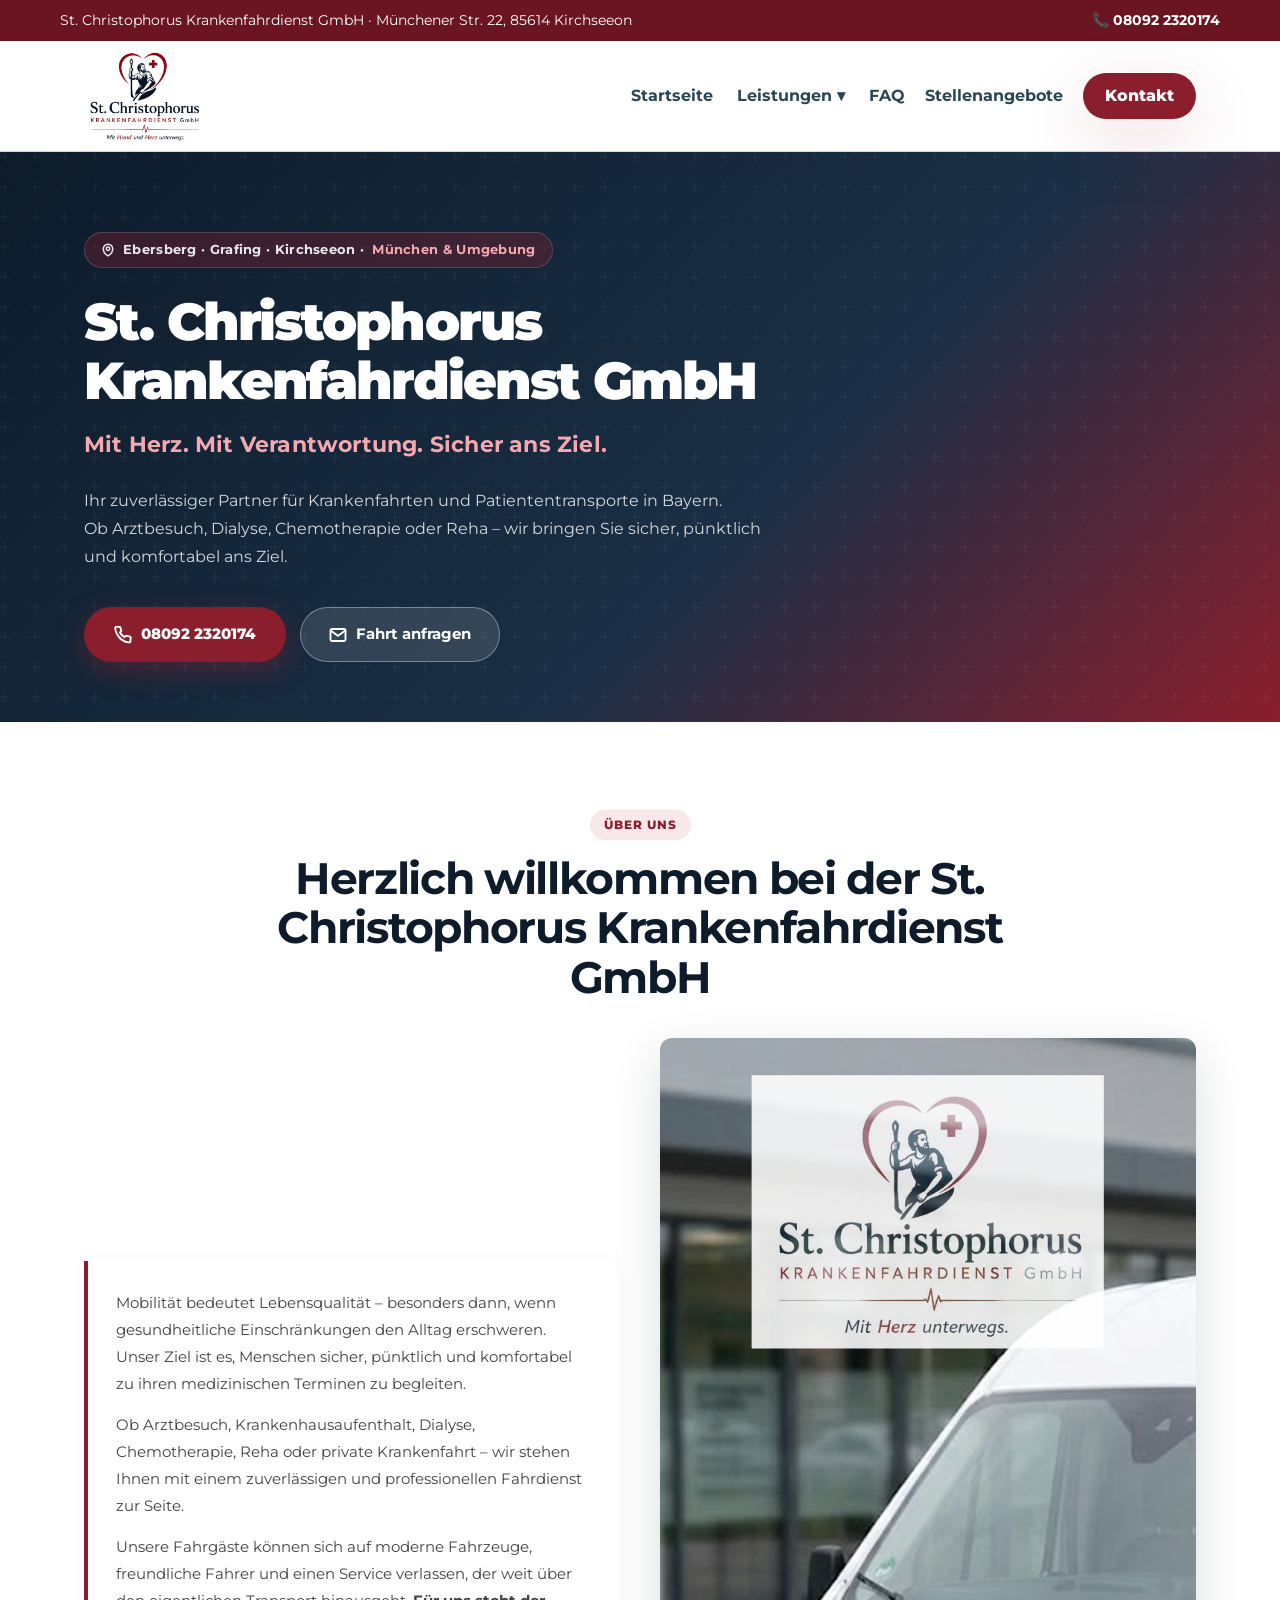
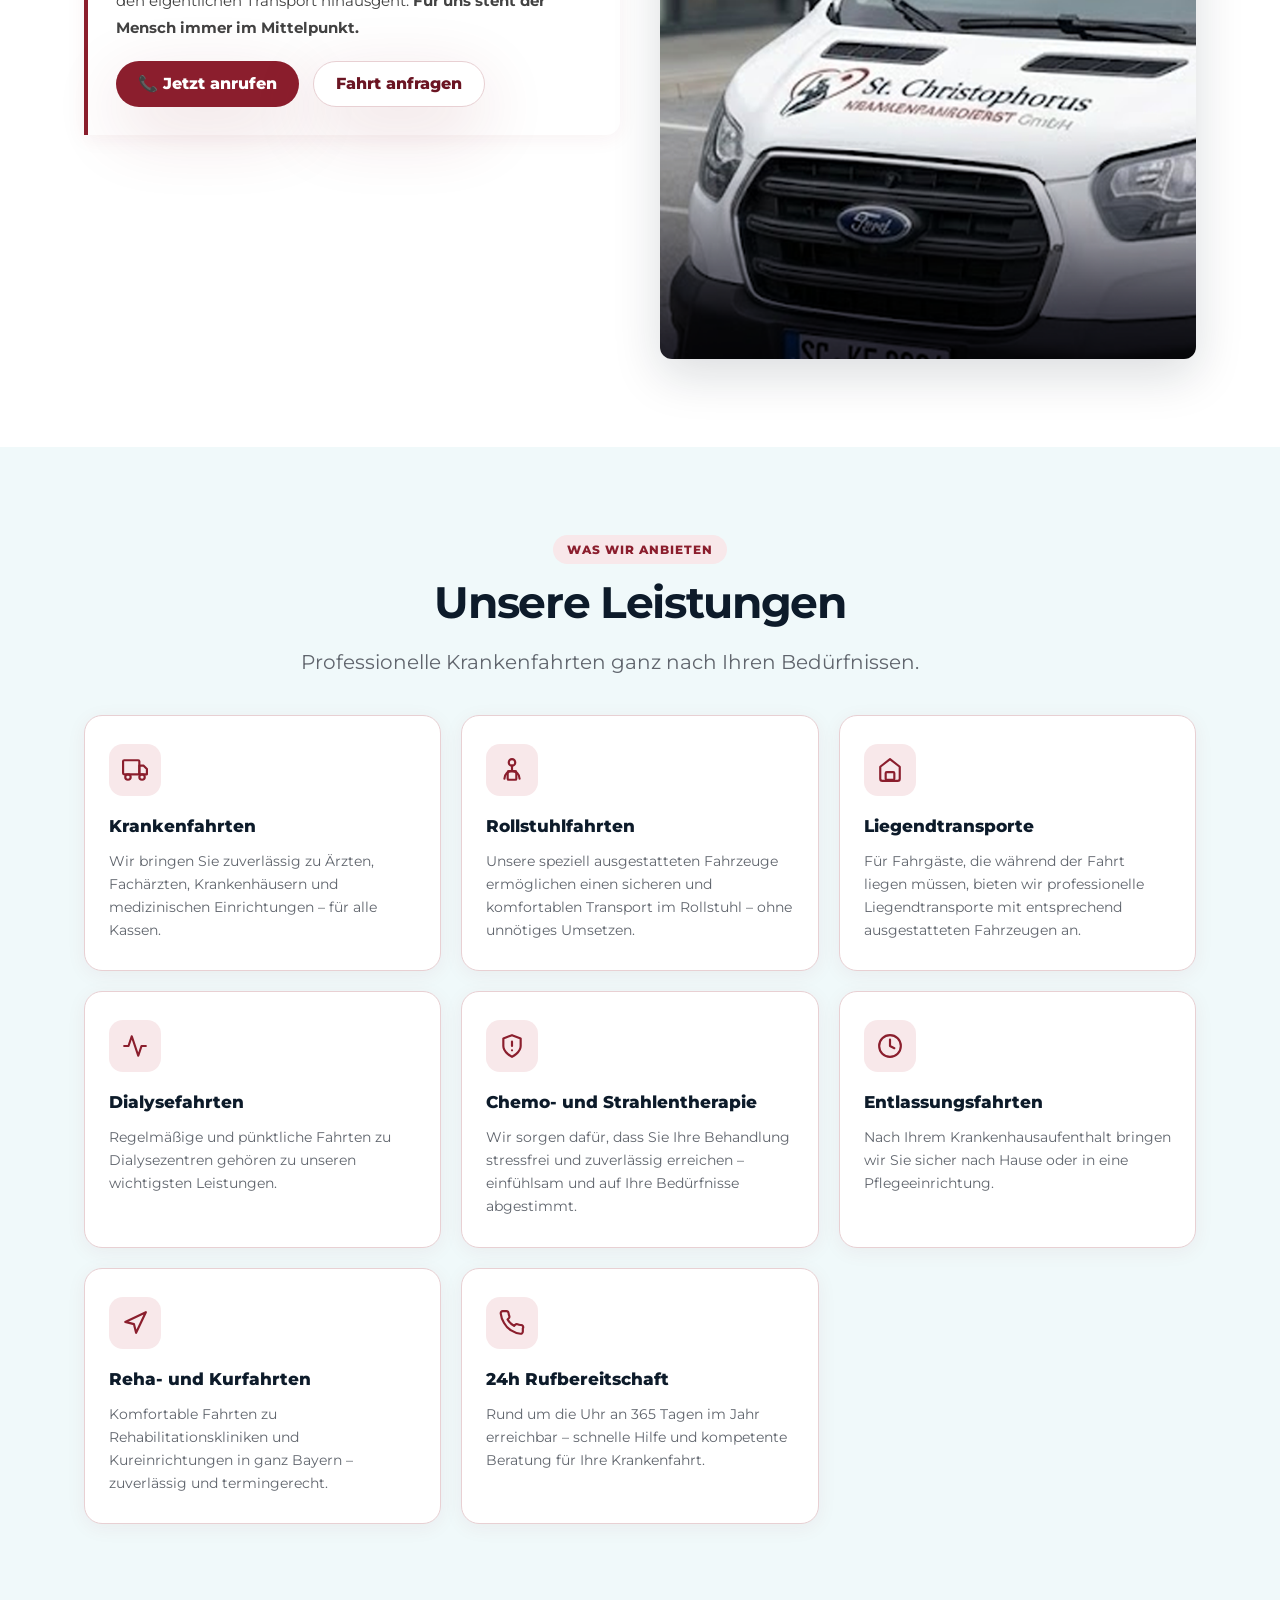
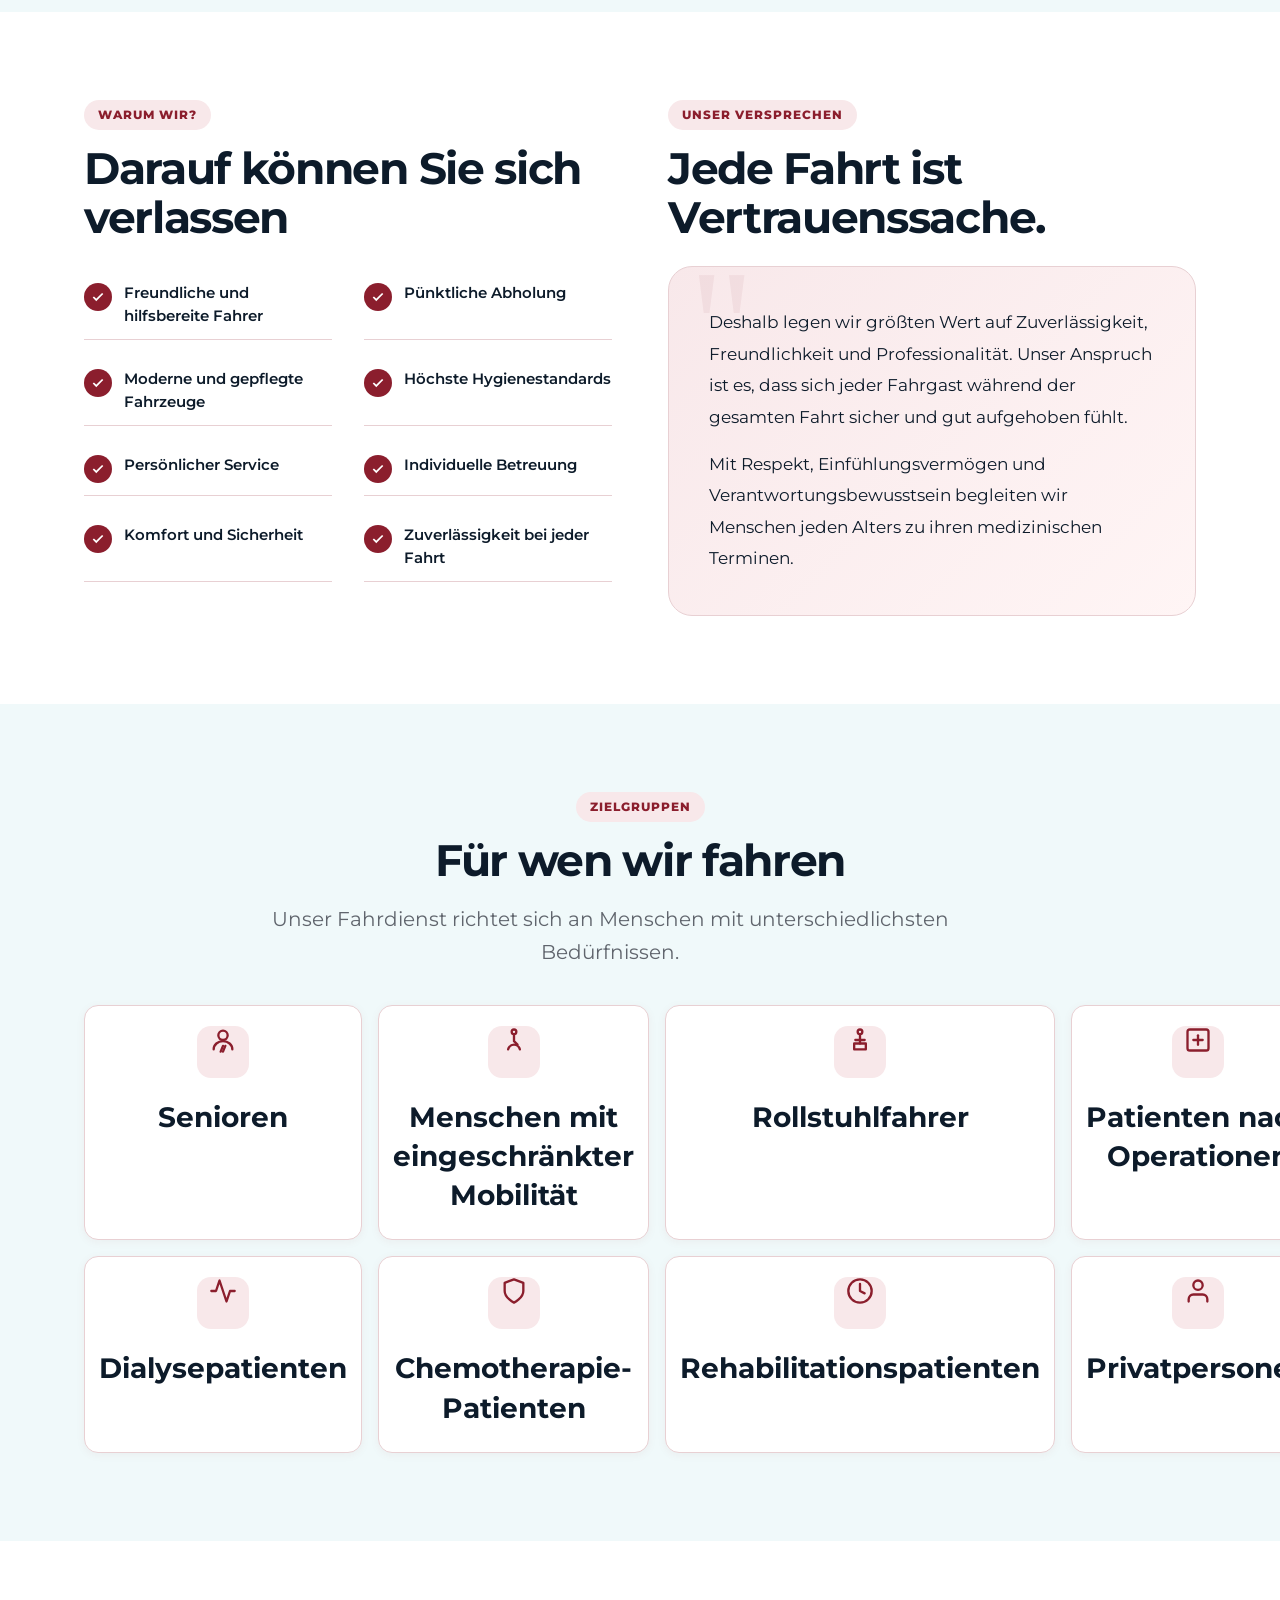
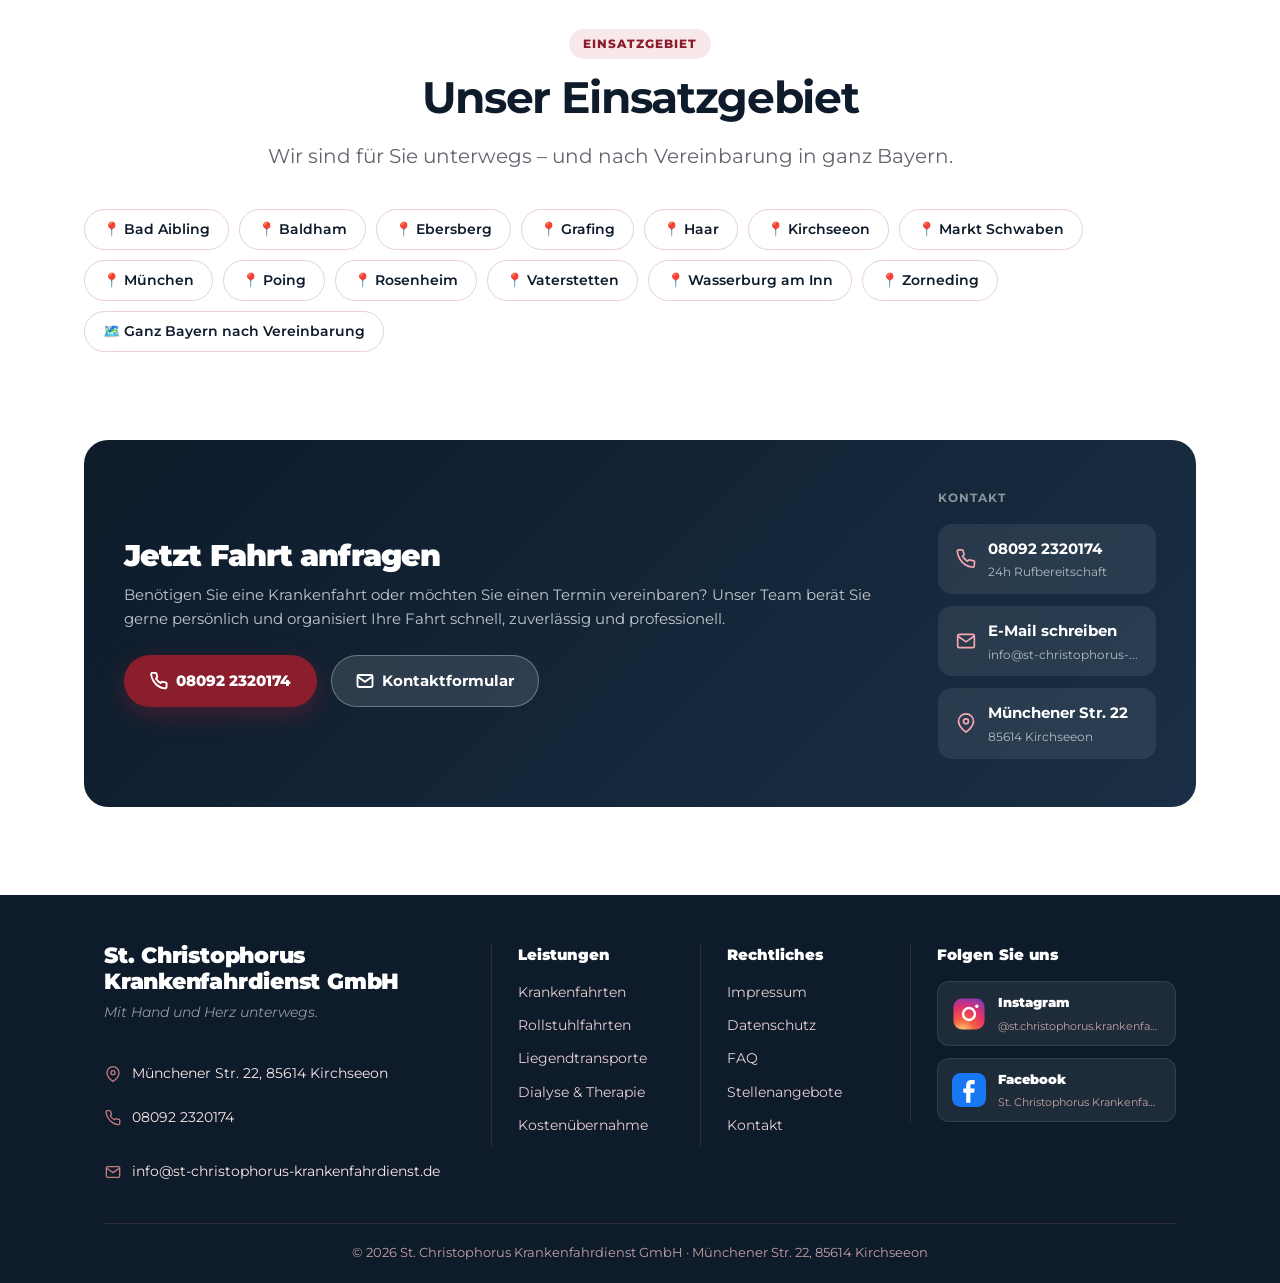
==== commit 1f498820: "Add files via upload" ====
--- a/index.html
+++ b/index.html
@@ -404,9 +404,15 @@
   justify-content: center;
   width: 52px;
   height: 52px;
+  min-width: 52px;
+  min-height: 52px;
   background: #f8e8ea;
   border-radius: 14px;
   flex-shrink: 0;
+}
+.ziel-svg svg {
+  display: block;
+  margin: auto;
 }
 .ziel-label {
   font-size: 13px;
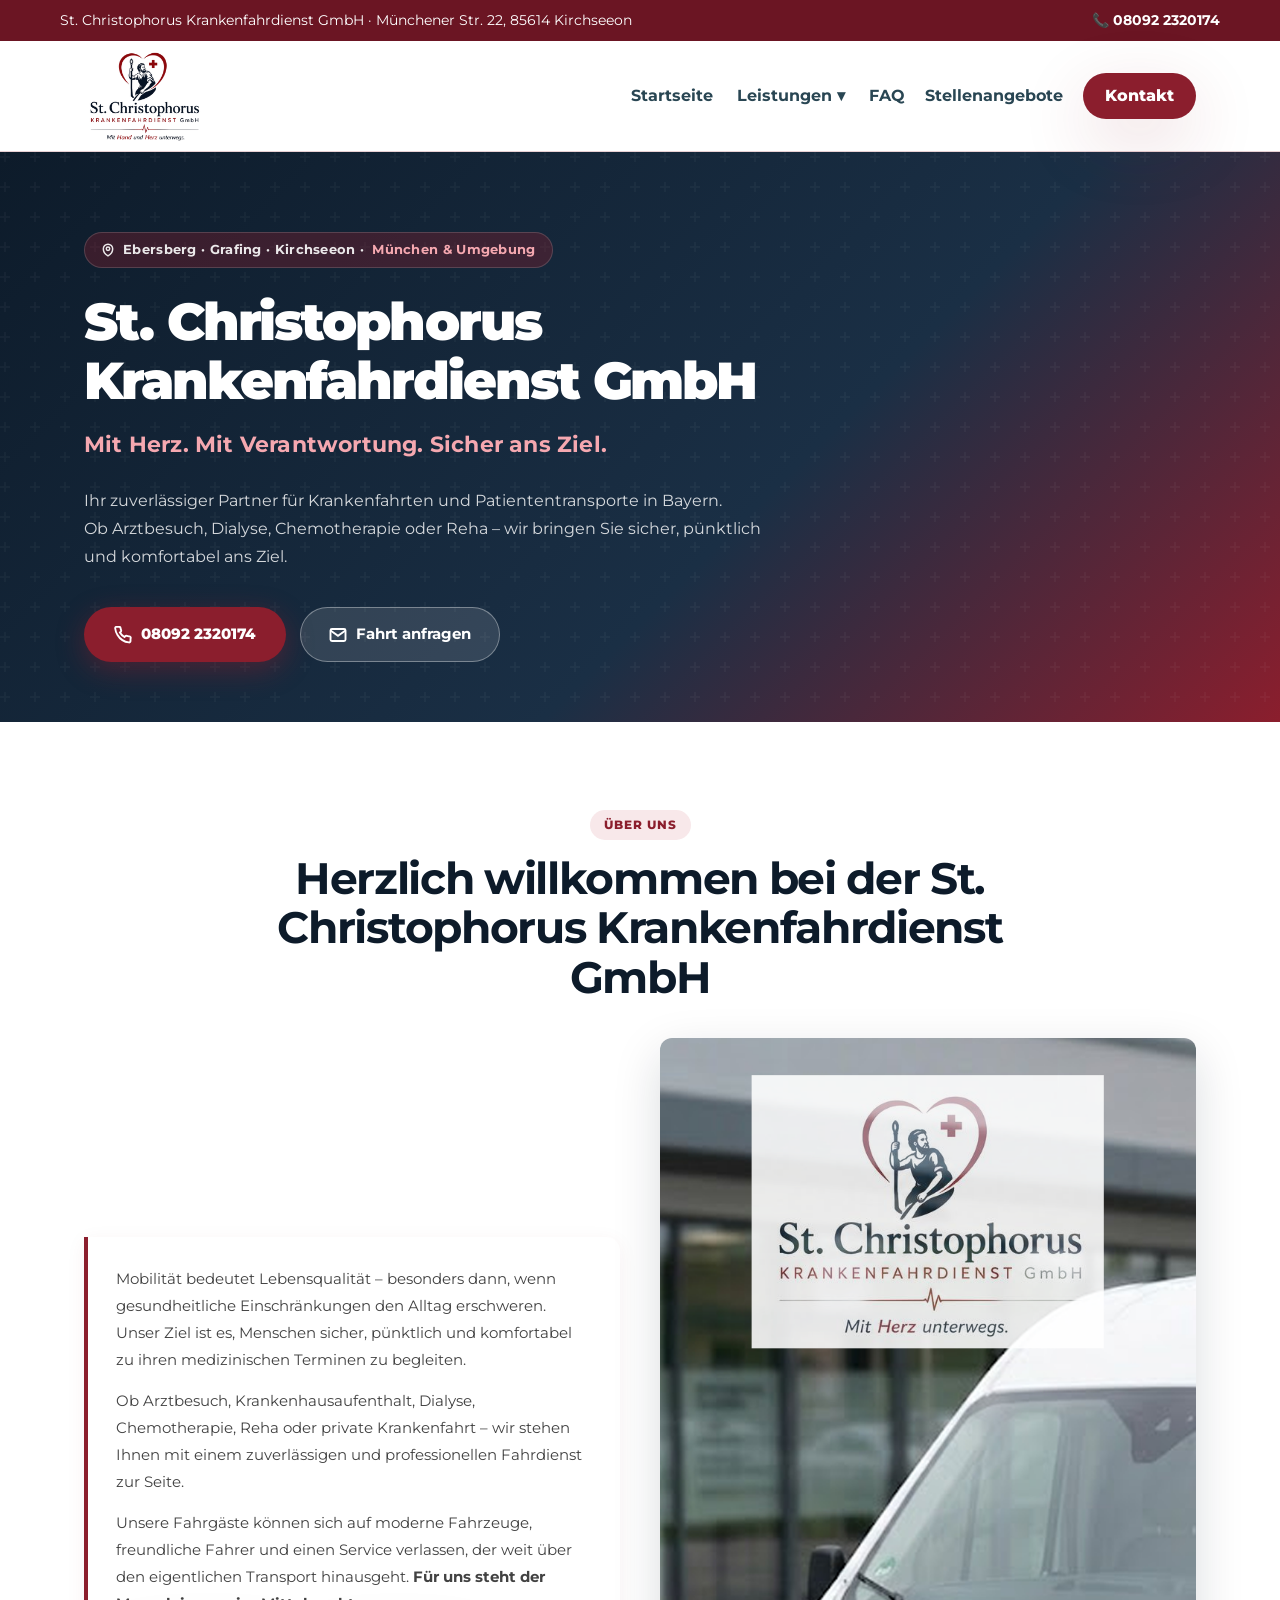
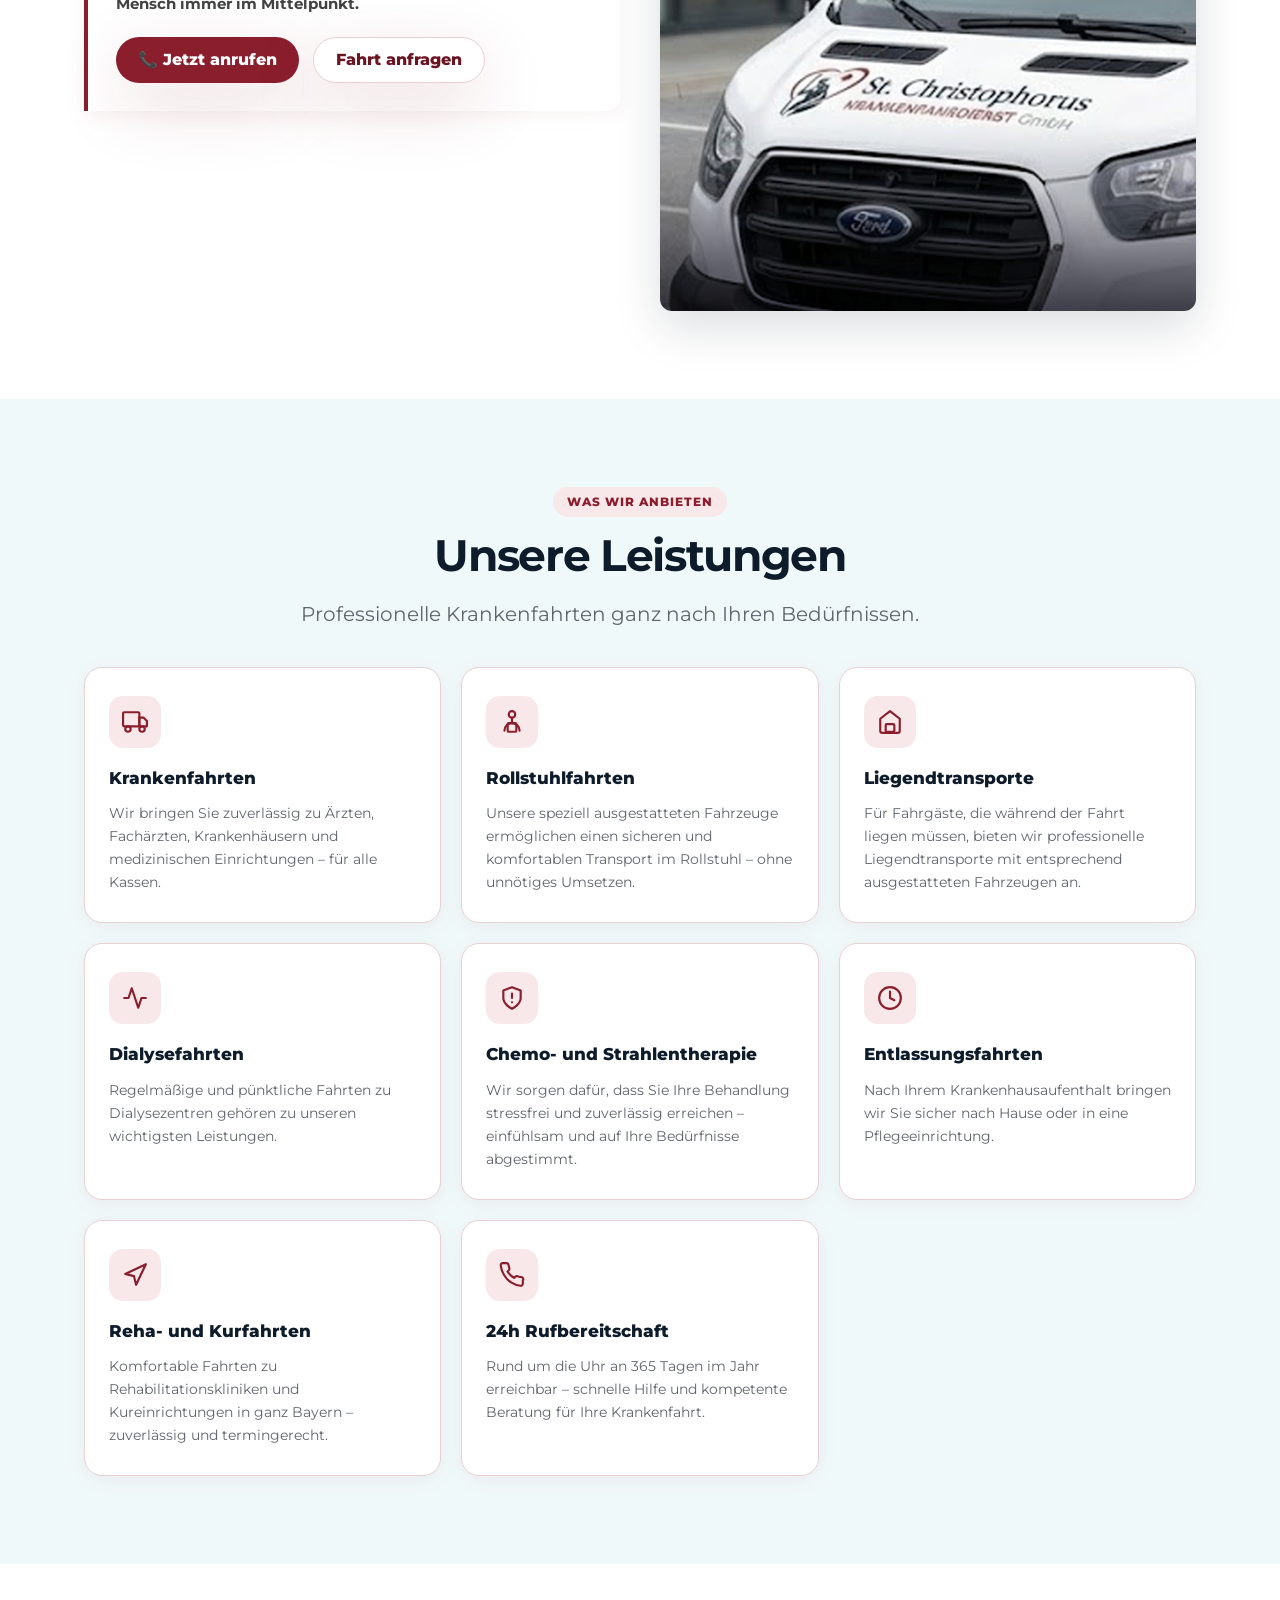
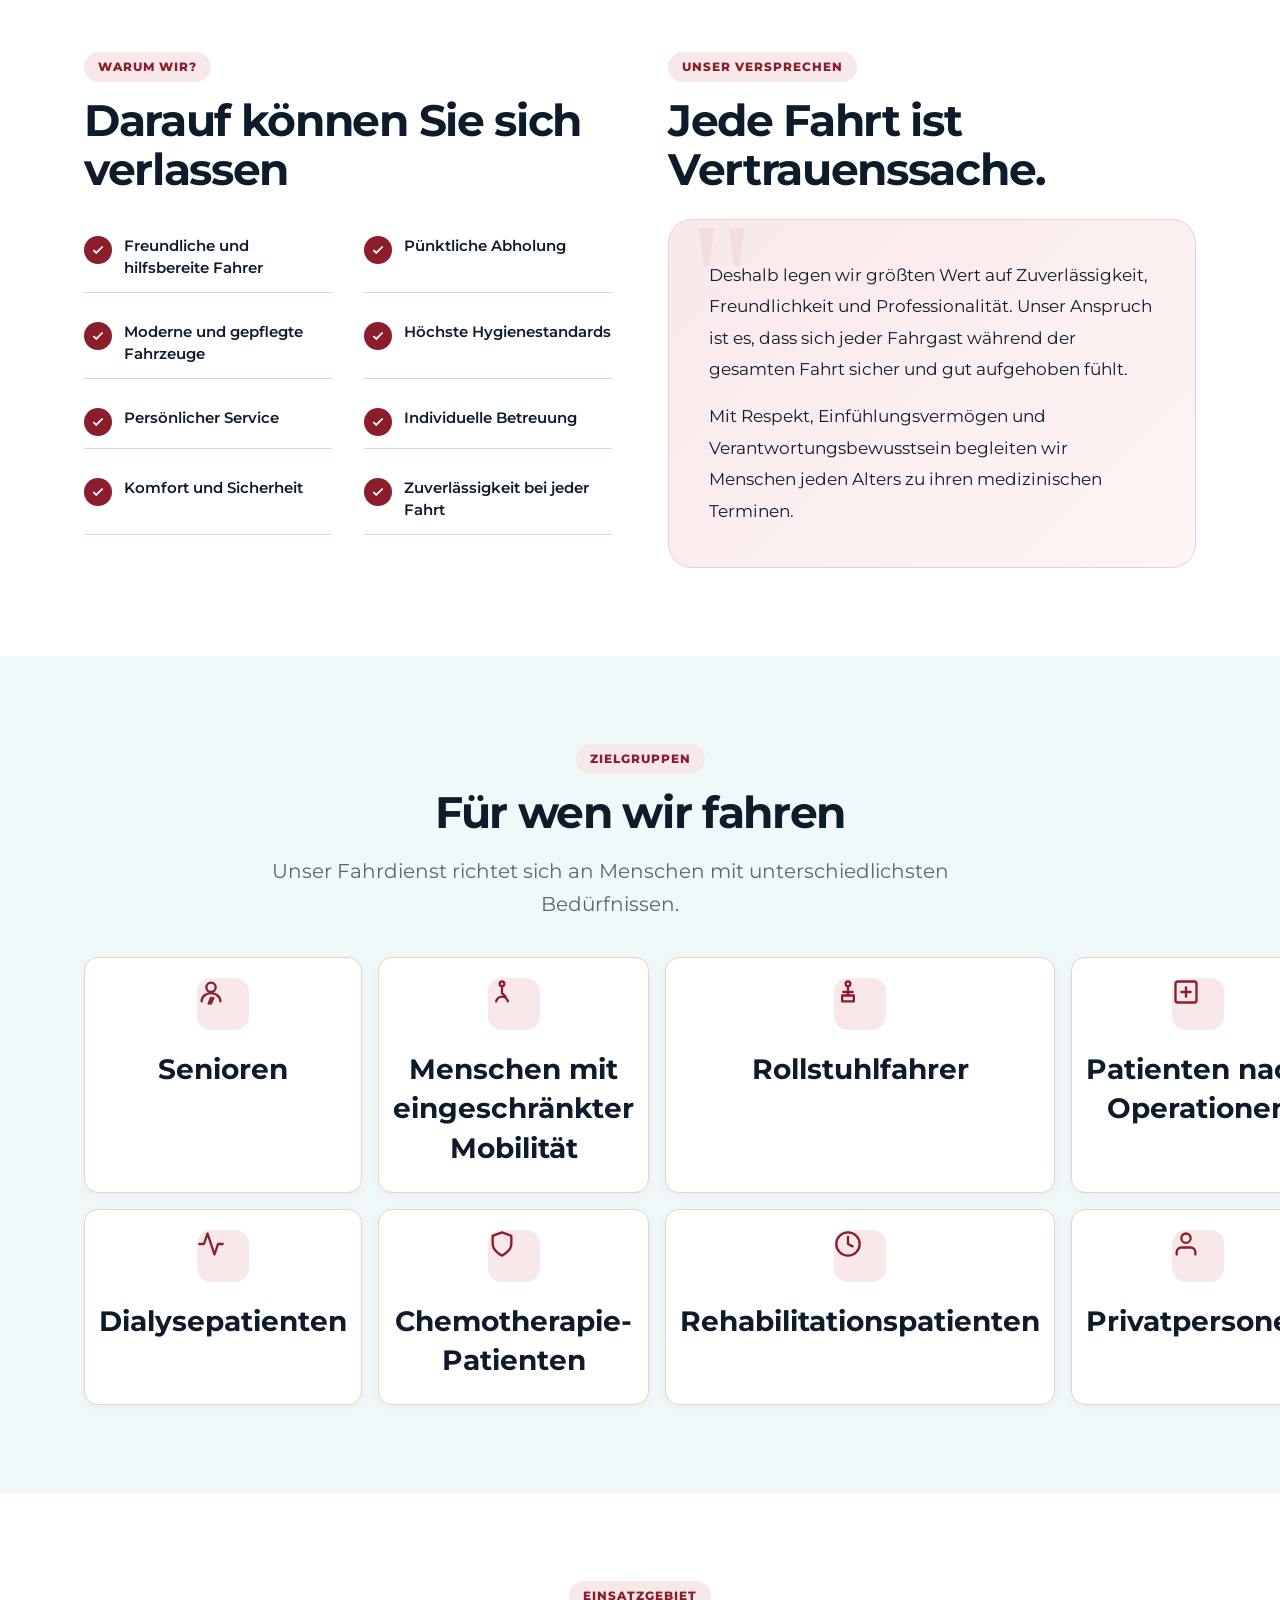
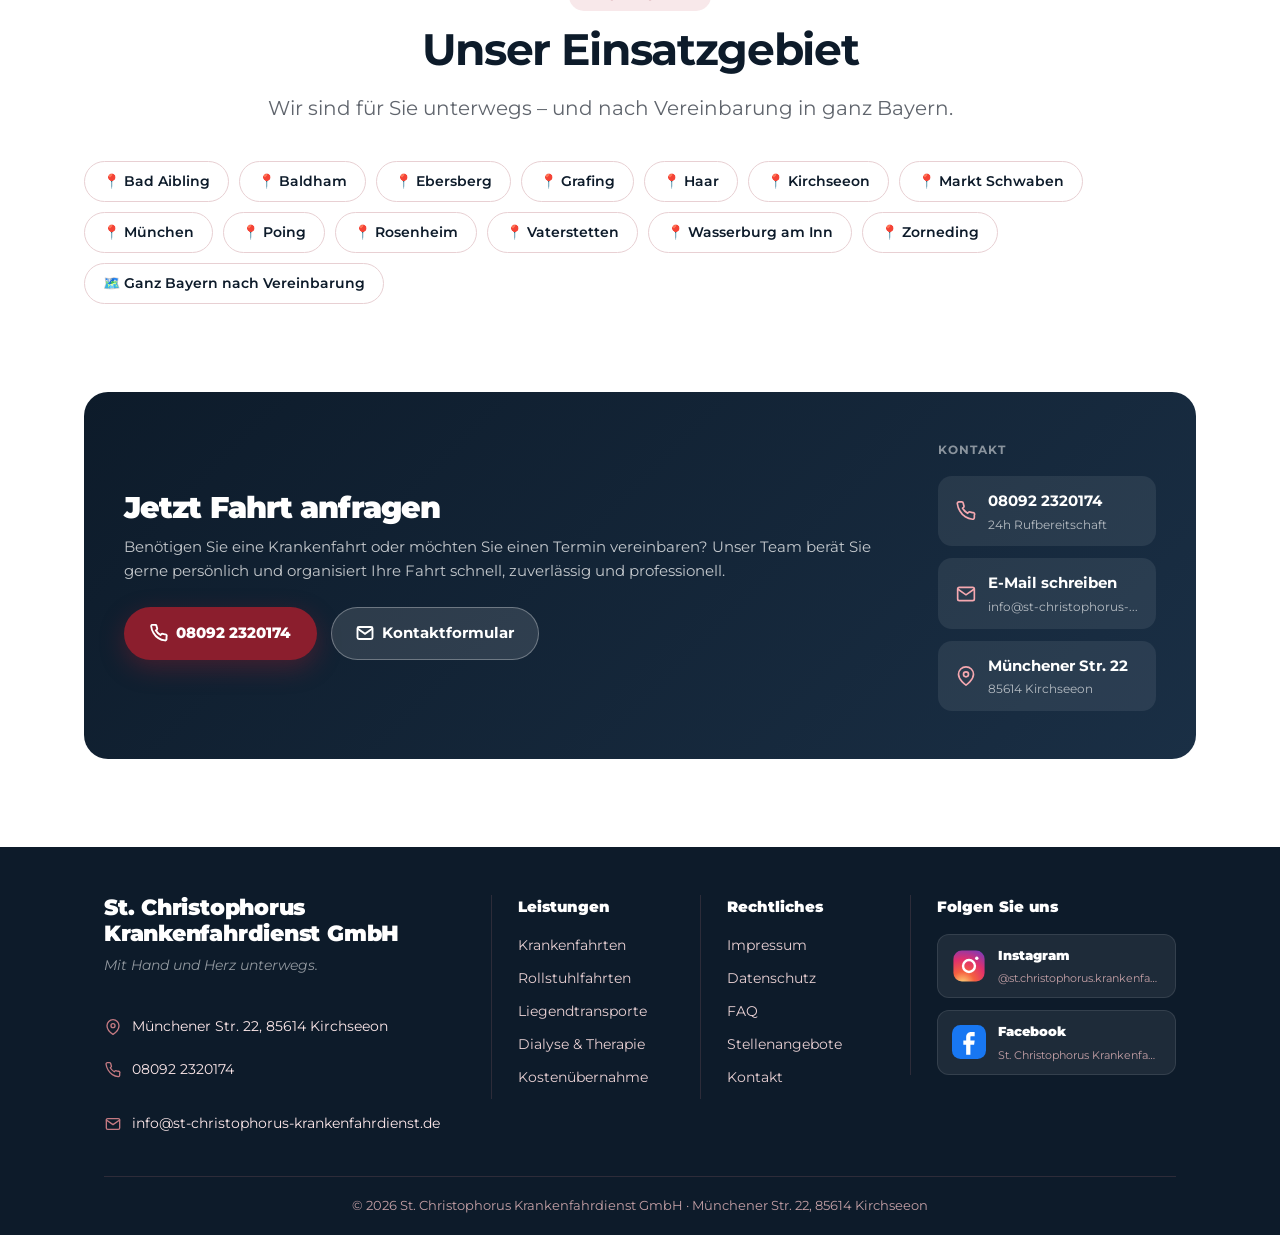
==== commit 510924c6: "Add files via upload" ====
--- a/index.html
+++ b/index.html
@@ -406,13 +406,19 @@
   height: 52px;
   min-width: 52px;
   min-height: 52px;
+  max-width: 52px;
+  max-height: 52px;
   background: #f8e8ea;
   border-radius: 14px;
   flex-shrink: 0;
+  align-self: center;
 }
 .ziel-svg svg {
   display: block;
-  margin: auto;
+  width: 28px;
+  height: 28px;
+  margin: 0;
+  flex-shrink: 0;
 }
 .ziel-label {
   font-size: 13px;
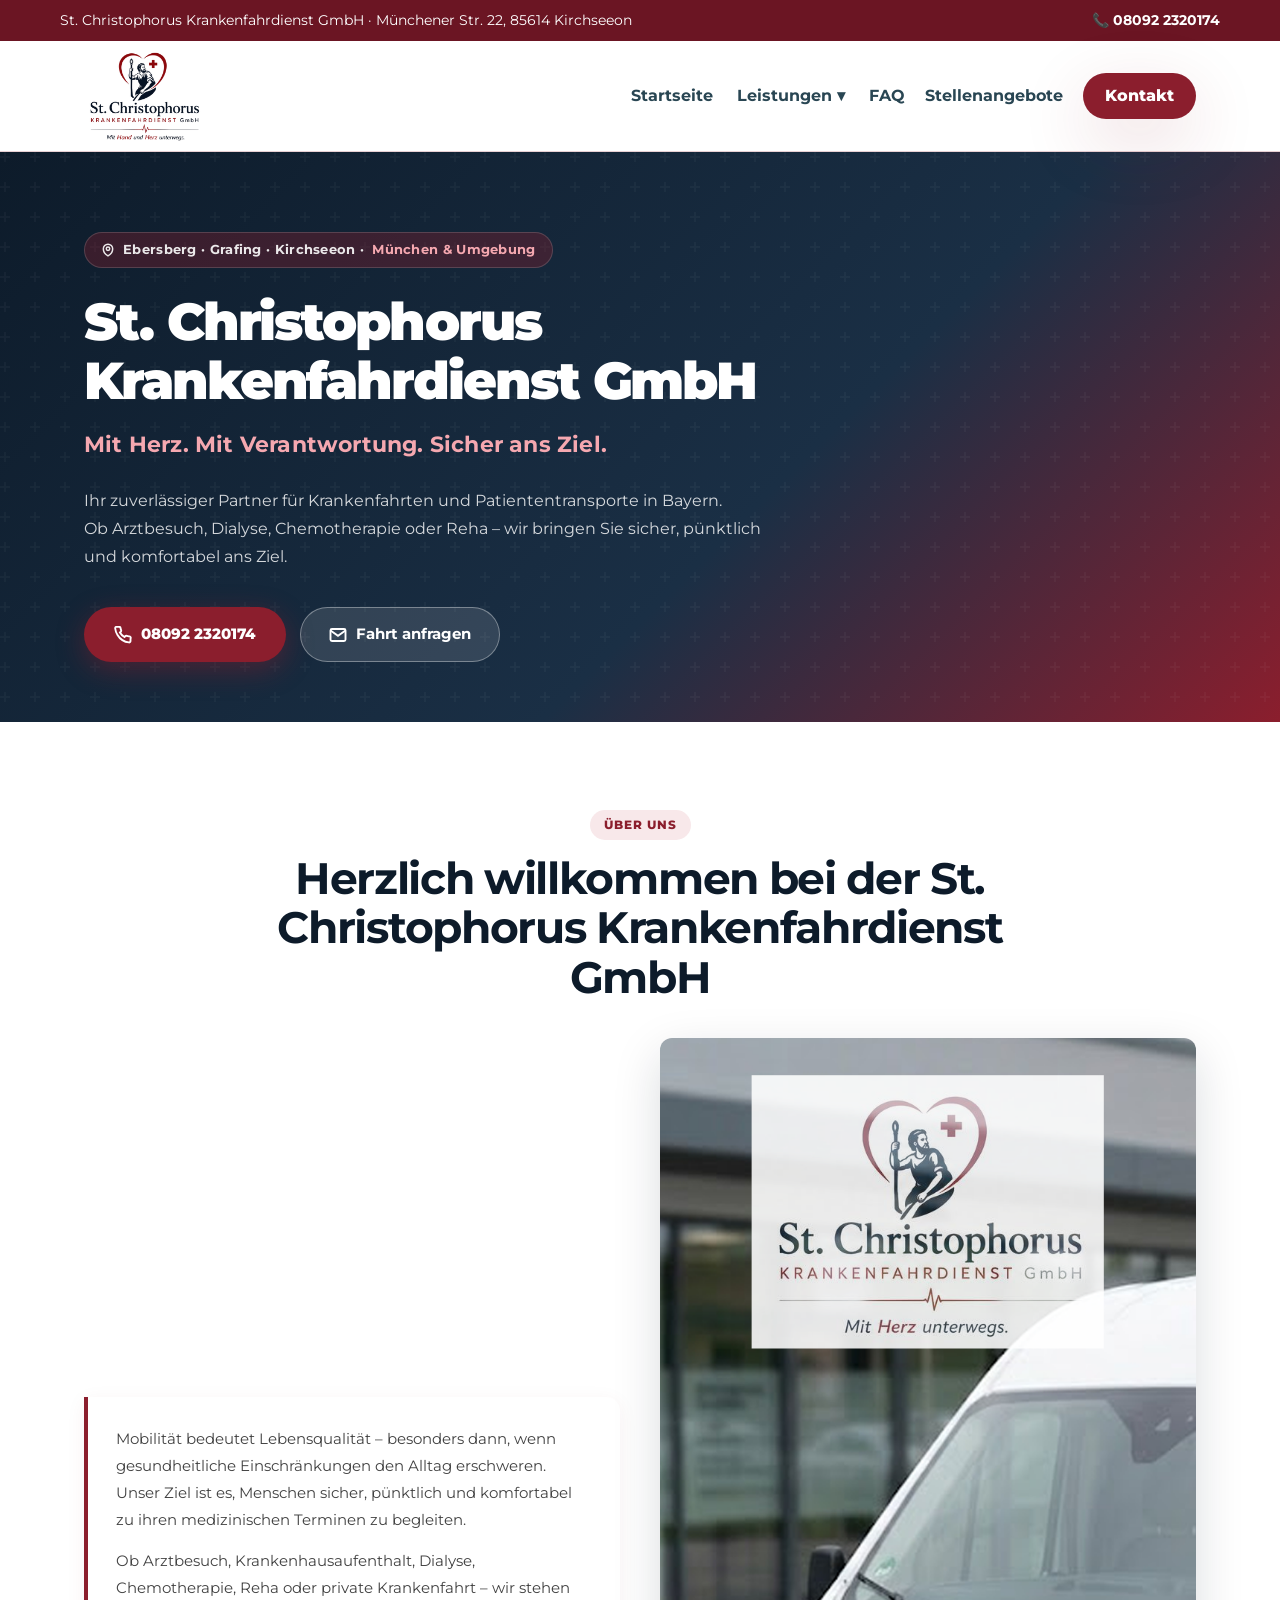
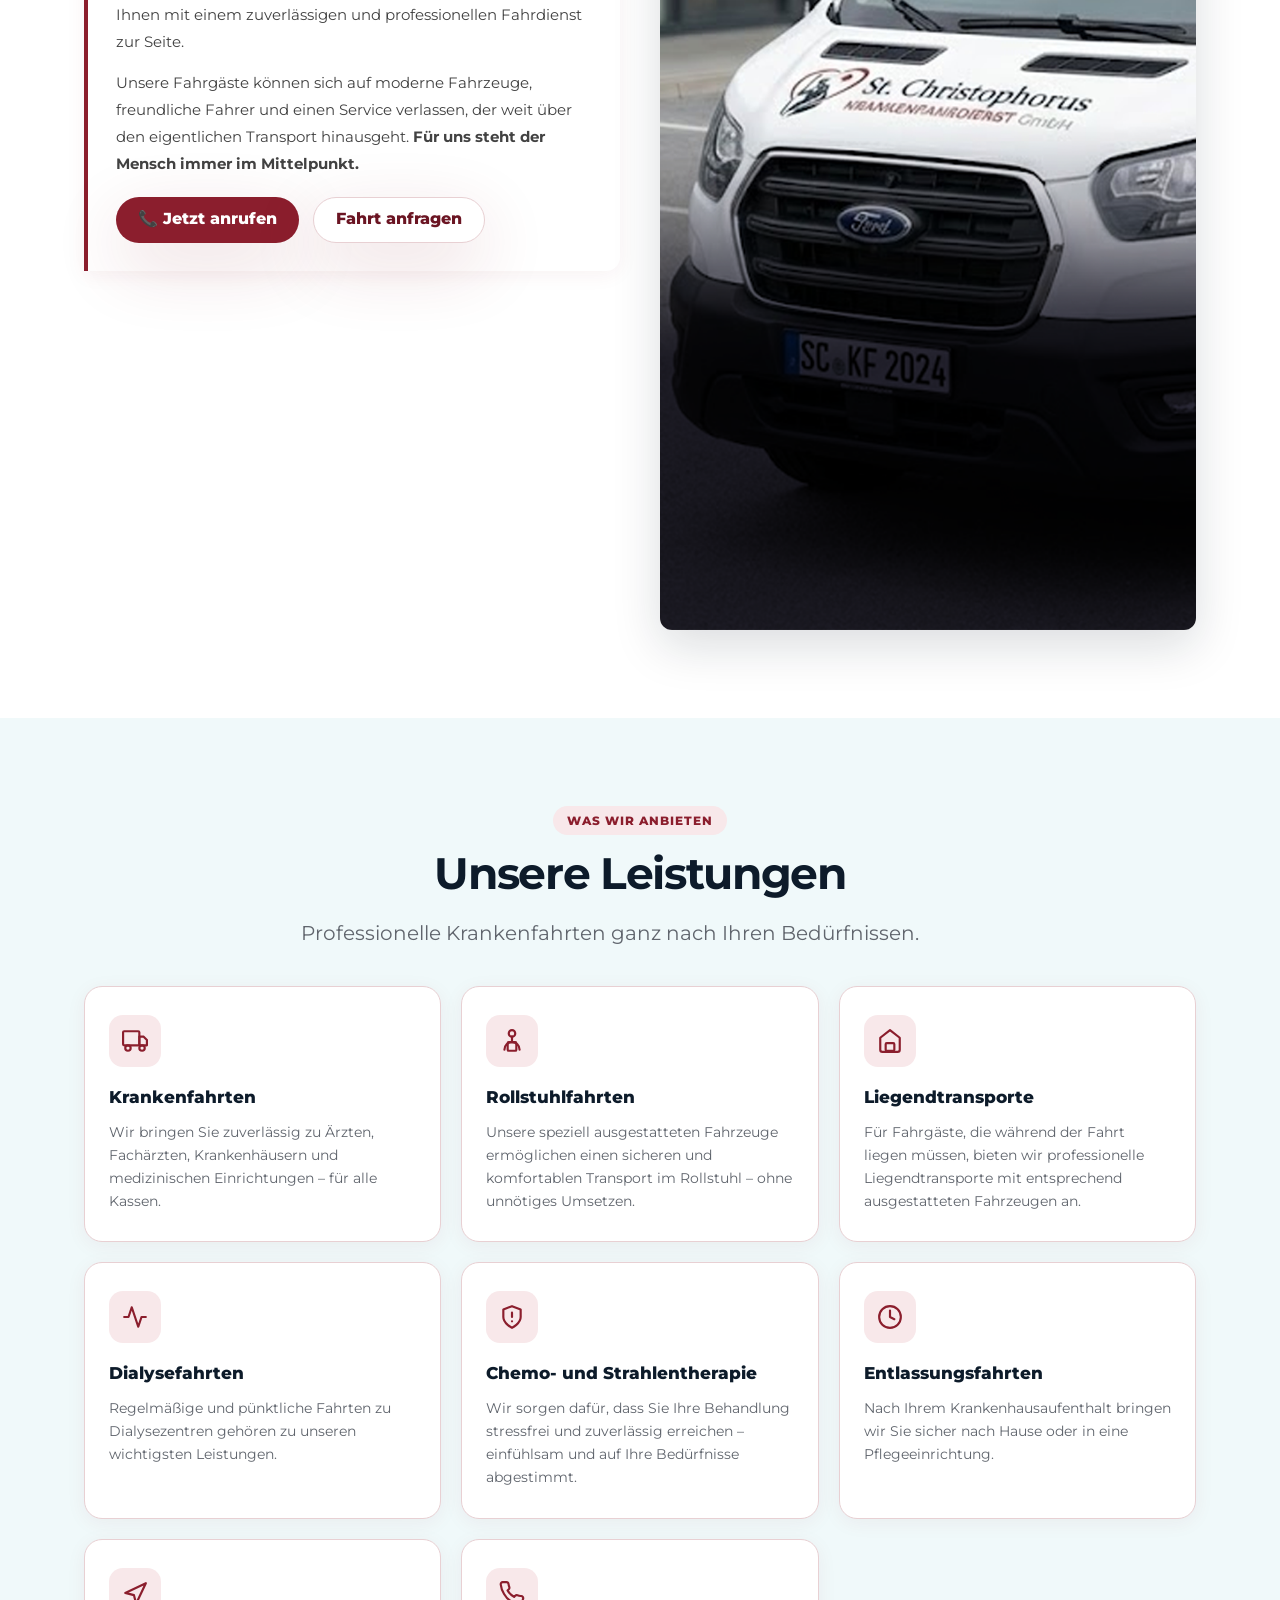
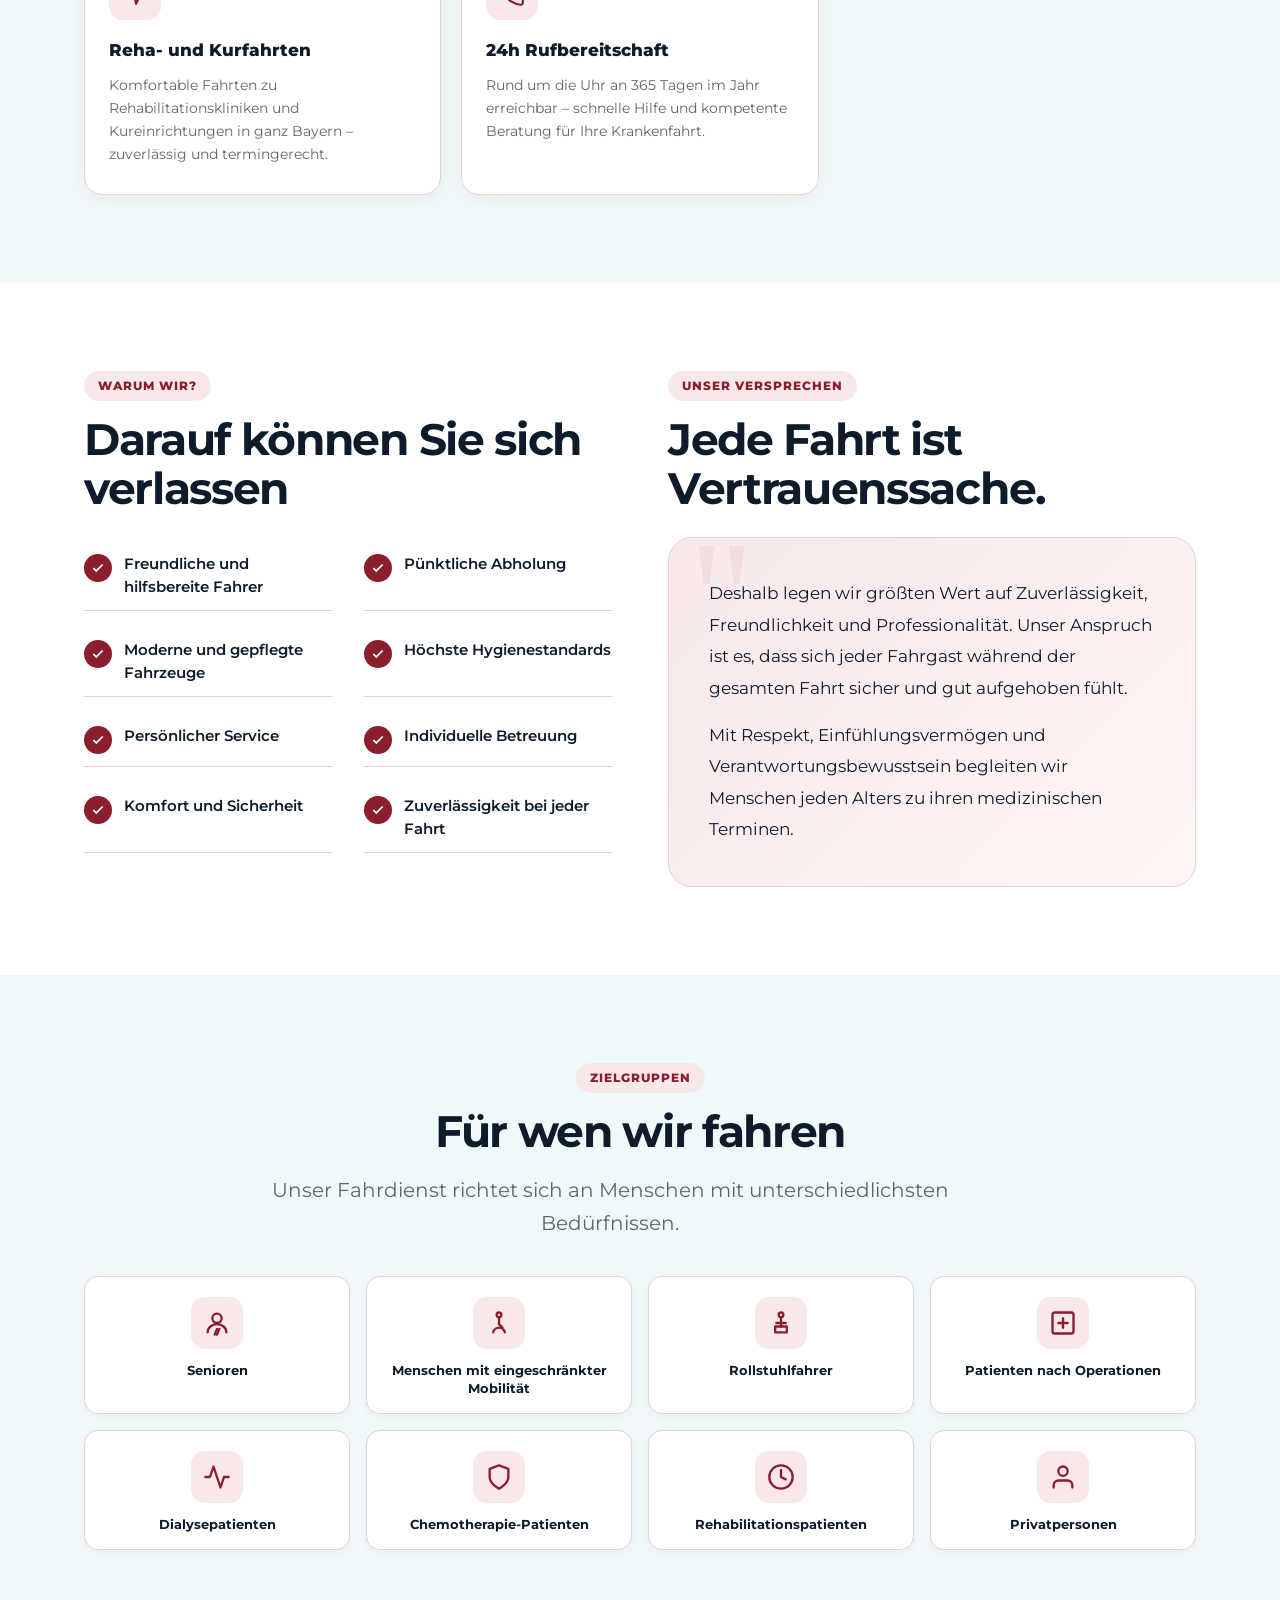
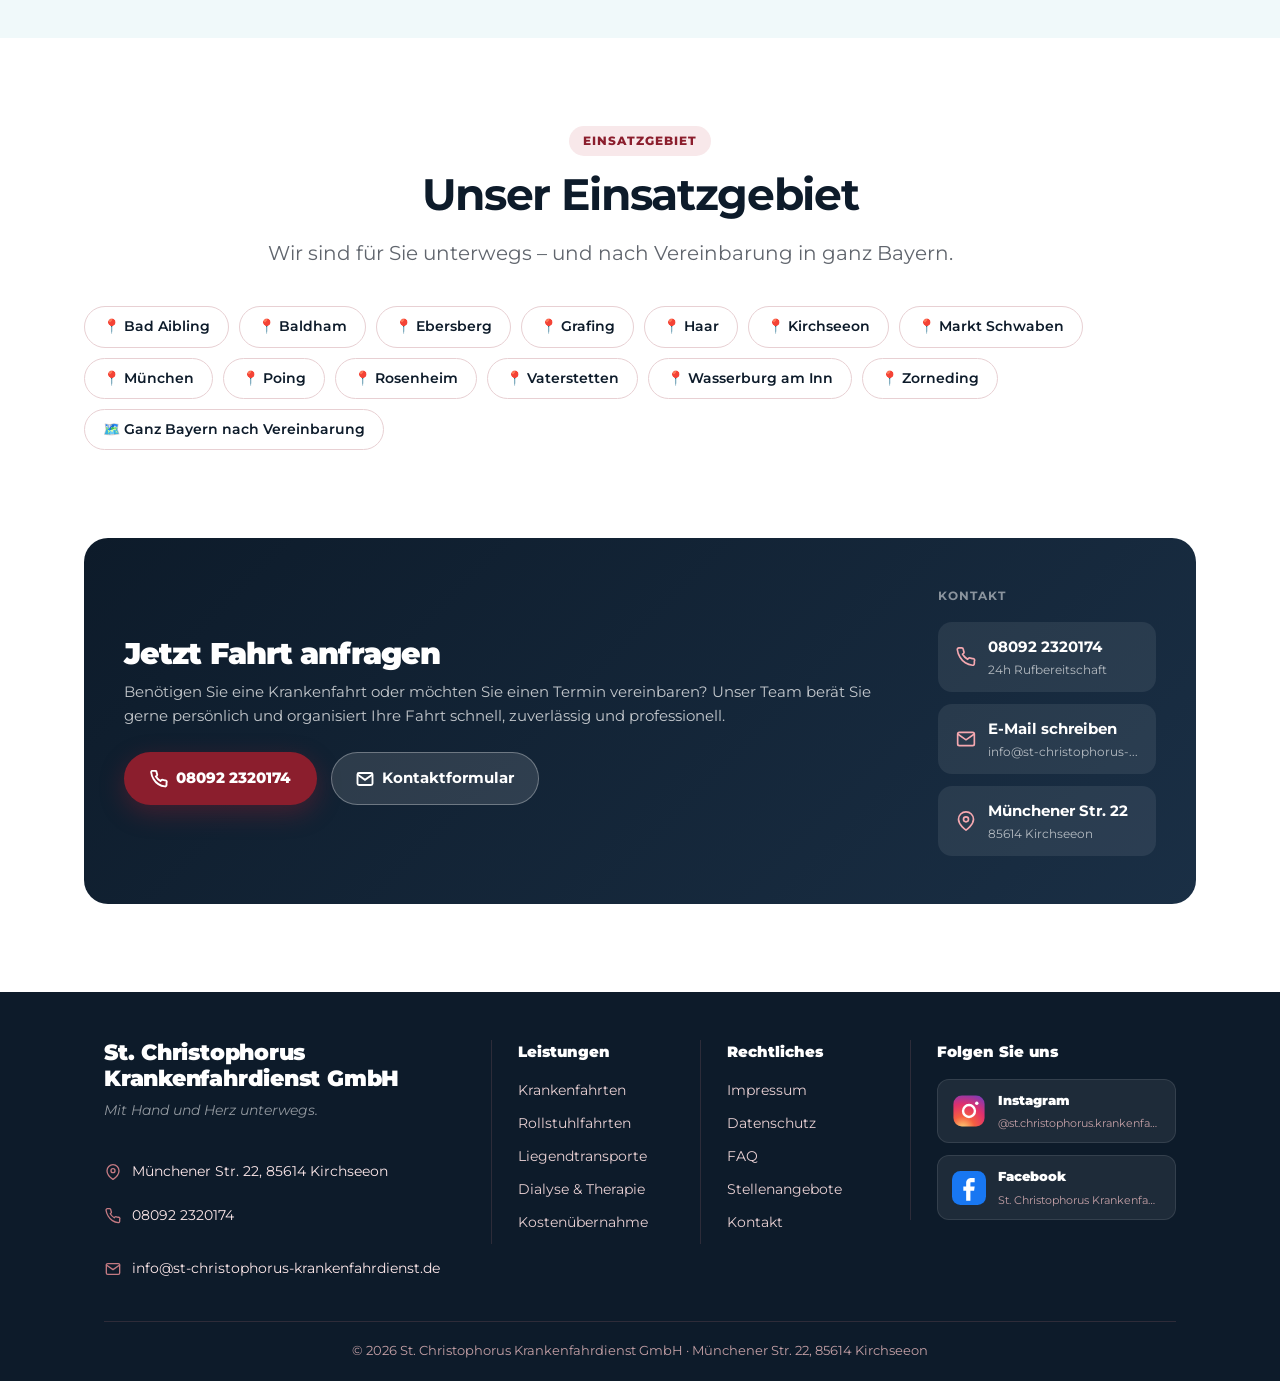
==== commit 285e9a51: "Add files via upload" ====
--- a/index.html
+++ b/index.html
@@ -253,27 +253,7 @@
 }
 
 /* Zielgruppen */
-.ziel-grid {
-  display: grid;
-  grid-template-columns: repeat(4, 1fr);
-  gap: 14px;
-}
-.ziel-item {
-  background: #fff;
-  border-radius: 14px;
-  padding: 18px 16px;
-  text-align: center;
-  border: 1px solid #e8d0d3;
-  font-size: 14px;
-  font-weight: 700;
-  color: #0D1B2A;
-  box-shadow: 0 2px 10px rgba(139,30,45,.05);
-}
-.ziel-item span {
-  display: block;
-  font-size: 28px;
-  margin-bottom: 8px;
-}
+
 
 /* Kontakt banner */
 .kontakt-banner {
@@ -366,19 +346,17 @@
 
 @media (max-width: 900px) {
   .leistungen-grid { grid-template-columns: repeat(2, 1fr); }
-  .ziel-grid { grid-template-columns: repeat(2, 1fr); }
   .kontakt-banner { grid-template-columns: 1fr; }
   .warum-grid { grid-template-columns: 1fr; }
 }
 @media (max-width: 600px) {
   .leistungen-grid { grid-template-columns: 1fr; }
-  .ziel-grid { grid-template-columns: repeat(2, 1fr); }
   .hero-section { padding: 56px 0 48px; }
   .kontakt-banner { padding: 28px 20px; }
   .versprechen-box { padding: 28px 24px; }
 }
 
-/* Für wen wir fahren – SVG ikone i centriranje */
+/* Für wen wir fahren */
 .ziel-grid {
   display: grid;
   grid-template-columns: repeat(4, 1fr);
@@ -391,6 +369,7 @@
   display: flex;
   flex-direction: column;
   align-items: center;
+  justify-content: flex-start;
   text-align: center;
   border: 1px solid #e8d0d3;
   box-shadow: 0 2px 10px rgba(139,30,45,.05);
@@ -411,14 +390,11 @@
   background: #f8e8ea;
   border-radius: 14px;
   flex-shrink: 0;
-  align-self: center;
 }
 .ziel-svg svg {
-  display: block;
   width: 28px;
   height: 28px;
-  margin: 0;
-  flex-shrink: 0;
+  display: block;
 }
 .ziel-label {
   font-size: 13px;
@@ -426,21 +402,23 @@
   color: #0D1B2A;
   line-height: 1.4;
 }
+/* Tablet: 2 kolone */
 @media (max-width: 900px) {
   .ziel-grid { grid-template-columns: repeat(2, 1fr); }
 }
+/* Mobitel: 1 kolona, red layout */
 @media (max-width: 600px) {
-  .ziel-grid {
-    grid-template-columns: 1fr !important;
+  .ziel-grid { grid-template-columns: 1fr; }
+  .ziel-item {
+    flex-direction: row;
+    text-align: left;
+    padding: 14px 16px;
+    gap: 14px;
+    align-items: center;
+    justify-content: flex-start;
   }
-  .ziel-item {
-    flex-direction: row !important;
-    text-align: left !important;
-    padding: 14px 16px !important;
-    gap: 16px !important;
-    align-items: center !important;
-  }
-  .ziel-label { font-size: 15px !important; }
+  .ziel-svg { align-self: center; flex-shrink: 0; }
+  .ziel-label { font-size: 15px; }
 }
 </style>
 <link rel="icon" type="image/png" href="assets/img/logo/favicon.png">
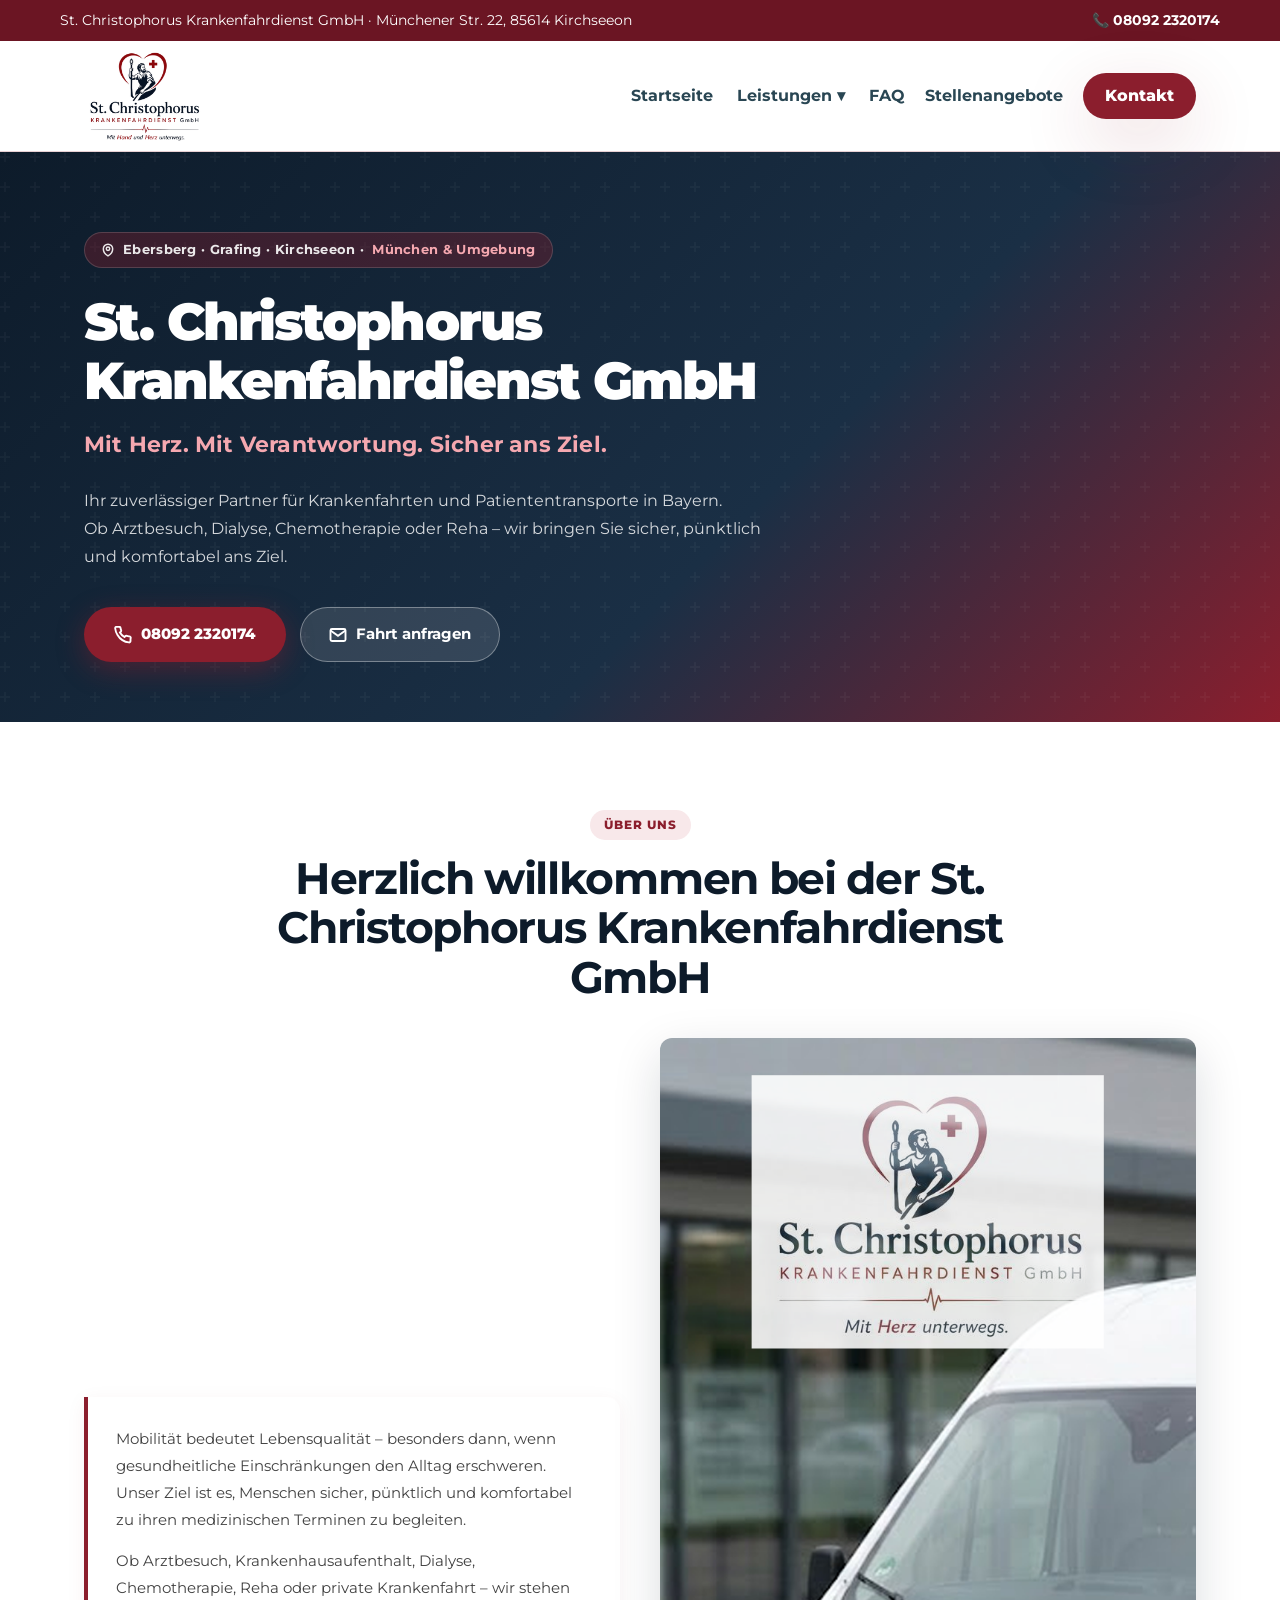
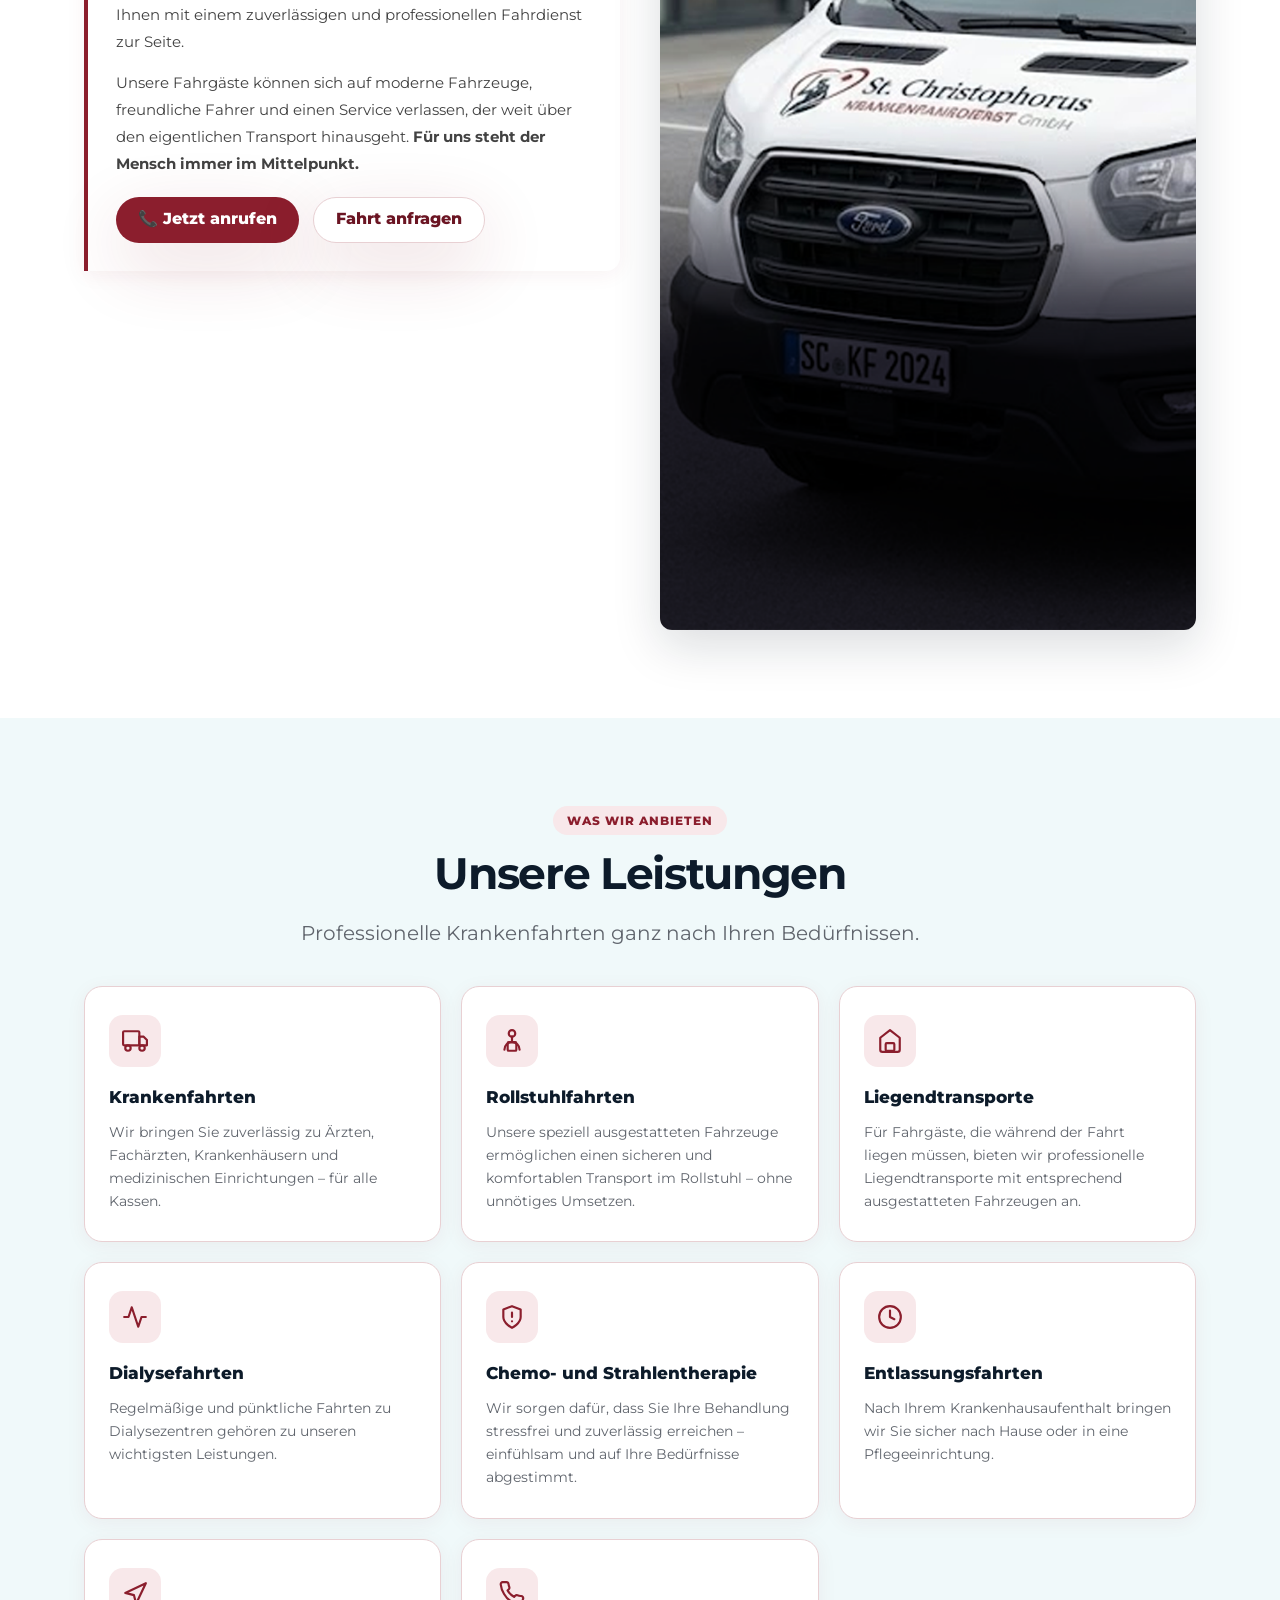
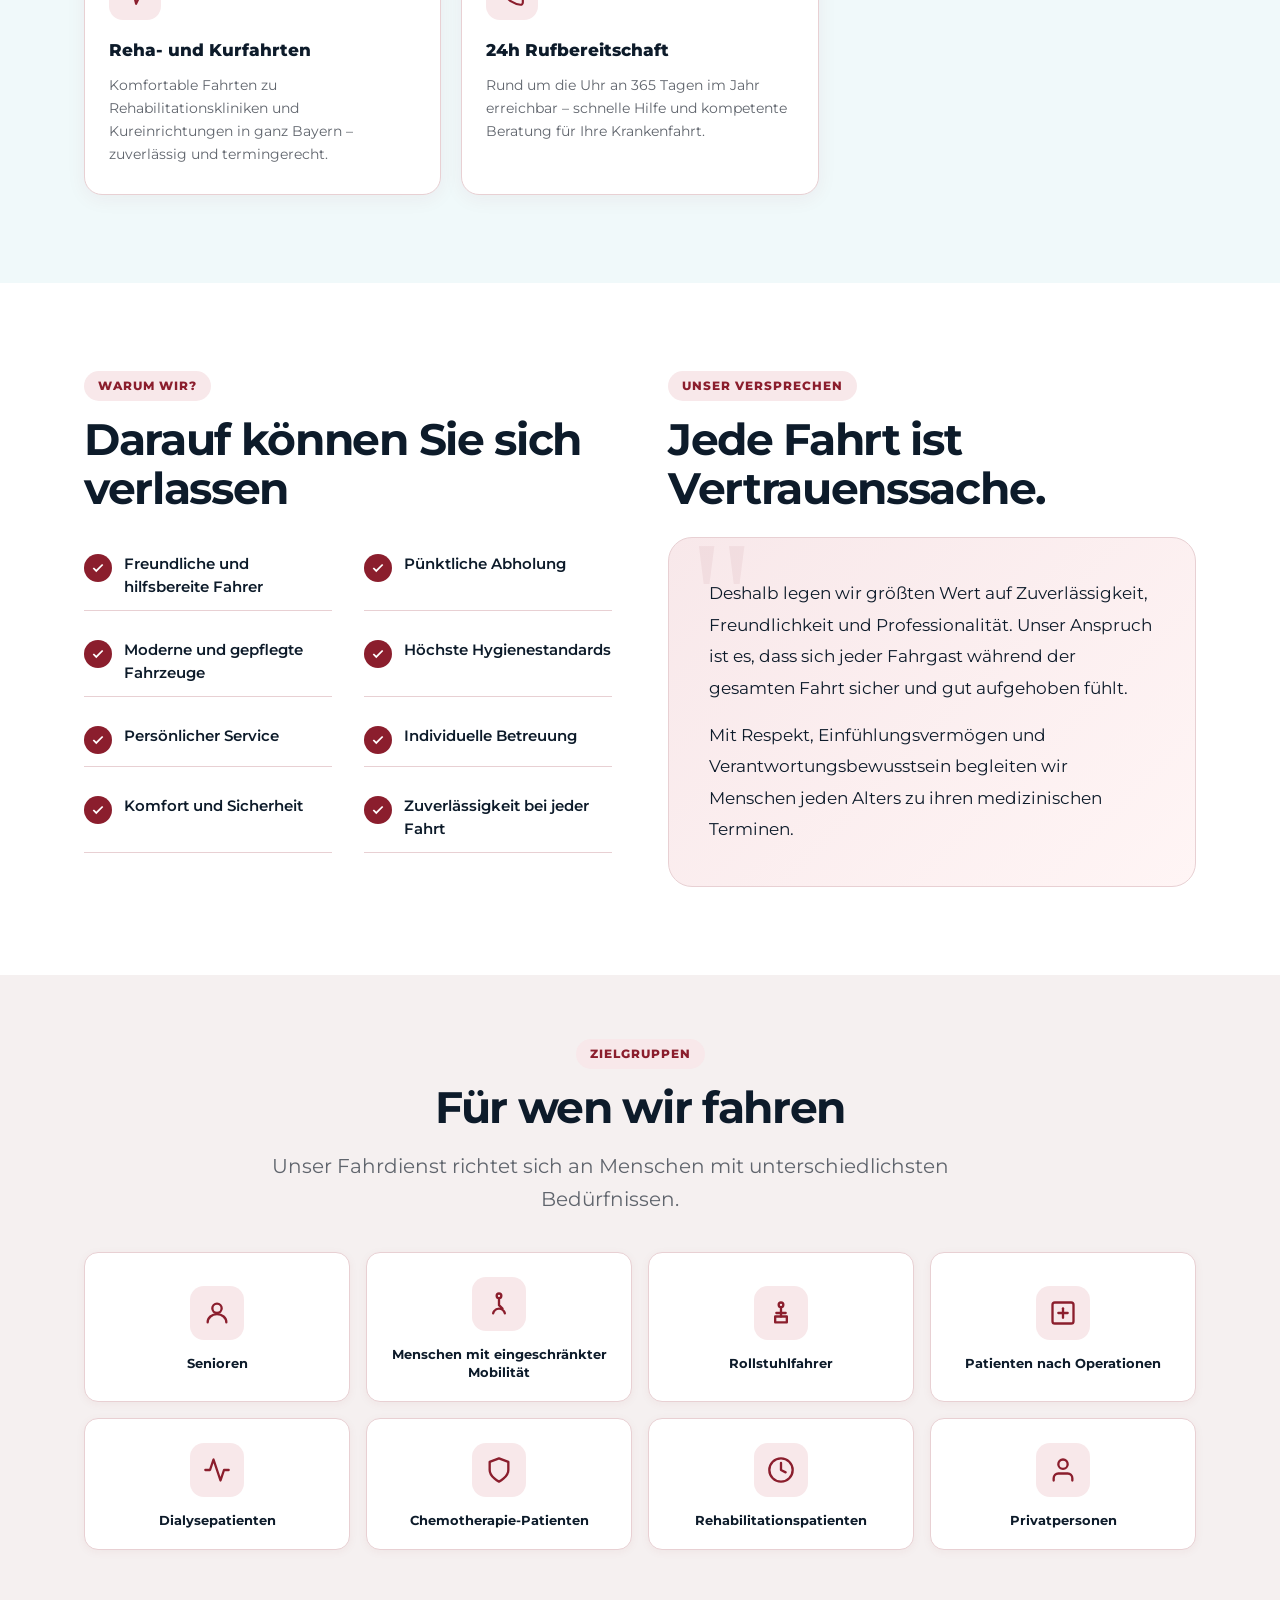
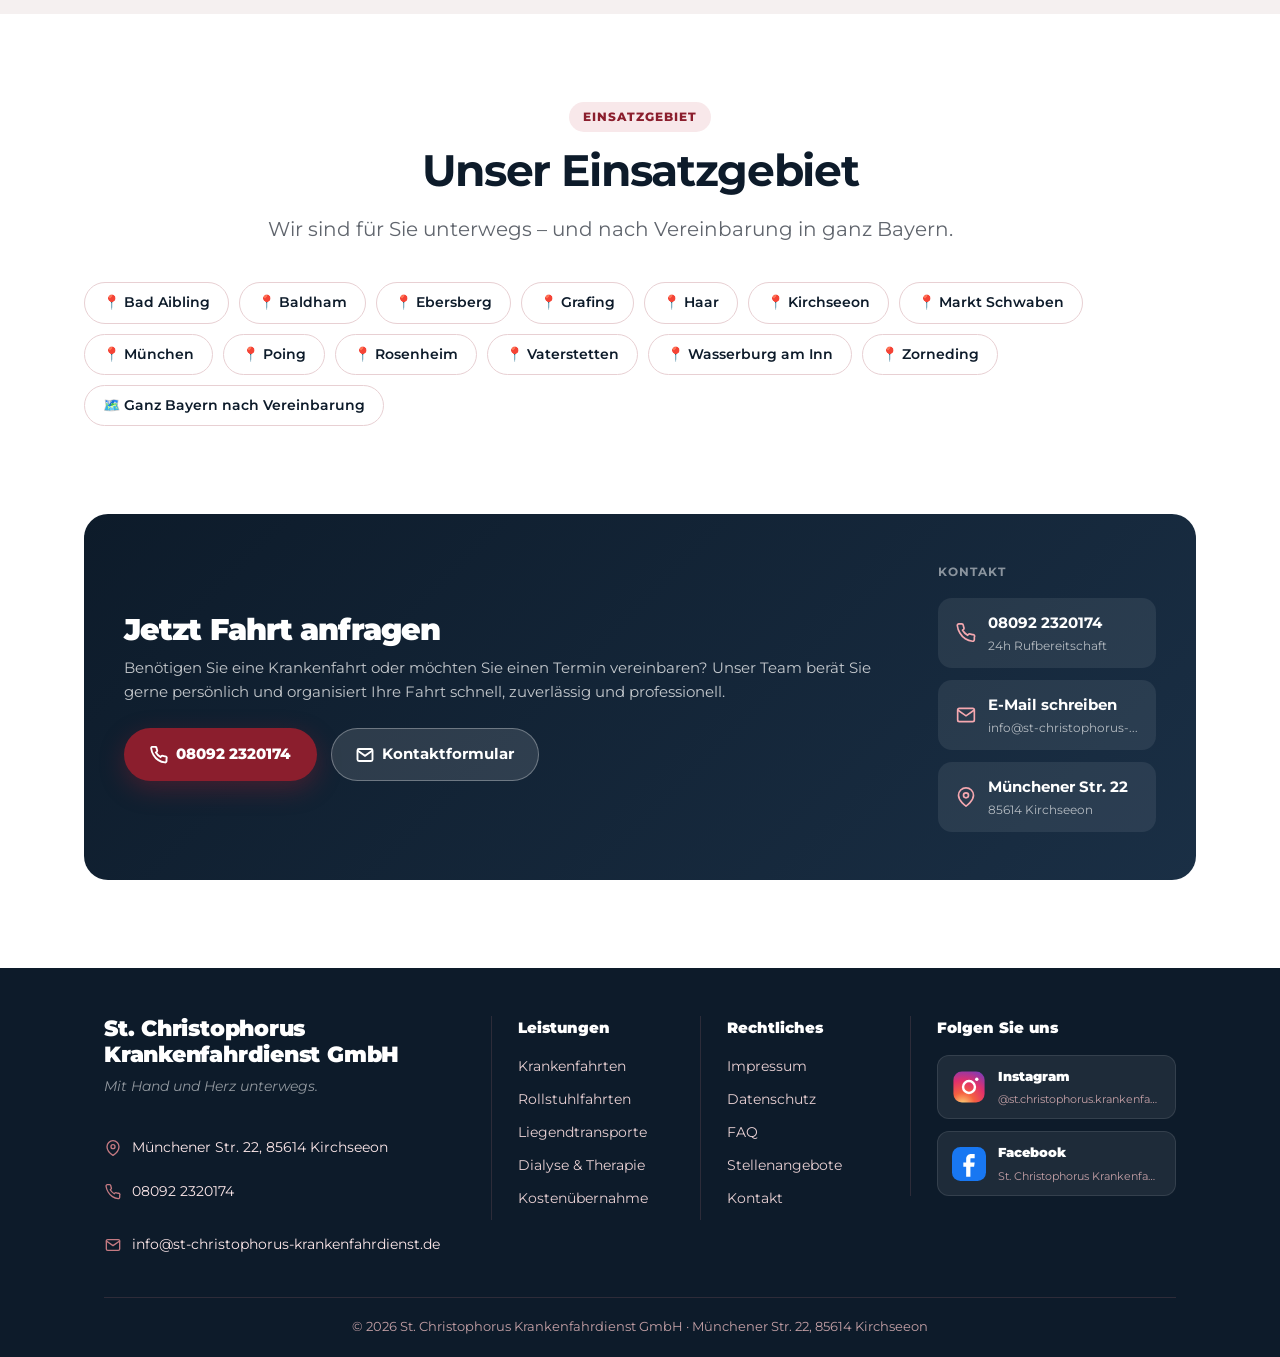
==== commit 4cccdf5b: "Add files via upload" ====
--- a/index.html
+++ b/index.html
@@ -356,69 +356,79 @@
   .versprechen-box { padding: 28px 24px; }
 }
 
-/* Für wen wir fahren */
+/* Für wen wir fahren – Zielgruppen */
 .ziel-grid {
   display: grid;
   grid-template-columns: repeat(4, 1fr);
   gap: 16px;
+  width: 100%;
+  box-sizing: border-box;
 }
 .ziel-item {
   background: #fff;
   border-radius: 14px;
-  padding: 20px 14px 16px;
+  padding: 24px 16px 20px;
   display: flex;
   flex-direction: column;
   align-items: center;
-  justify-content: flex-start;
+  justify-content: center;
   text-align: center;
   border: 1px solid #e8d0d3;
   box-shadow: 0 2px 10px rgba(139,30,45,.05);
-  gap: 12px;
+  gap: 14px;
   box-sizing: border-box;
   width: 100%;
+  min-height: 120px;
 }
 .ziel-svg {
-  display: flex;
-  align-items: center;
-  justify-content: center;
-  width: 52px;
-  height: 52px;
-  min-width: 52px;
-  min-height: 52px;
-  max-width: 52px;
-  max-height: 52px;
+  width: 54px;
+  height: 54px;
+  min-width: 54px;
+  min-height: 54px;
+  max-width: 54px;
+  max-height: 54px;
   background: #f8e8ea;
   border-radius: 14px;
+  display: flex;
+  align-items: center;
+  justify-content: center;
   flex-shrink: 0;
 }
 .ziel-svg svg {
   width: 28px;
   height: 28px;
   display: block;
+  flex-shrink: 0;
 }
 .ziel-label {
   font-size: 13px;
   font-weight: 700;
   color: #0D1B2A;
   line-height: 1.4;
-}
-/* Tablet: 2 kolone */
+  text-align: center;
+}
 @media (max-width: 900px) {
   .ziel-grid { grid-template-columns: repeat(2, 1fr); }
 }
-/* Mobitel: 1 kolona, red layout */
 @media (max-width: 600px) {
-  .ziel-grid { grid-template-columns: 1fr; }
+  .ziel-grid { grid-template-columns: 1fr !important; }
   .ziel-item {
-    flex-direction: row;
-    text-align: left;
-    padding: 14px 16px;
-    gap: 14px;
-    align-items: center;
-    justify-content: flex-start;
+    flex-direction: row !important;
+    text-align: left !important;
+    padding: 14px 16px !important;
+    gap: 14px !important;
+    align-items: center !important;
+    justify-content: flex-start !important;
+    min-height: auto !important;
   }
-  .ziel-svg { align-self: center; flex-shrink: 0; }
-  .ziel-label { font-size: 15px; }
+  .ziel-svg {
+    align-self: center !important;
+    flex-shrink: 0 !important;
+  }
+  .ziel-label {
+    font-size: 15px !important;
+    text-align: left !important;
+  }
 }
 </style>
 <link rel="icon" type="image/png" href="assets/img/logo/favicon.png">
@@ -690,22 +700,23 @@
 <!-- ═══════════════════════════════════════════════════════
      FÜR WEN WIR FAHREN
 ════════════════════════════════════════════════════════ -->
-<section class="section section-soft-teal">
-  <div class="container">
+<section style="padding:64px 0;background:#f5f0f0;">
+  <div class="container" style="box-sizing:border-box;width:100%;max-width:1160px;
+                                 margin:0 auto;padding:0 24px;">
     <div class="section-head">
       <div class="section-label">Zielgruppen</div>
       <h2>Für wen wir fahren</h2>
       <p class="lead">Unser Fahrdienst richtet sich an Menschen mit unterschiedlichsten Bedürfnissen.</p>
     </div>
     <div class="ziel-grid">
-      <div class="ziel-item"><span class="ziel-svg"><svg viewBox="0 0 24 24" fill="none" stroke="#8B1E2D" stroke-width="2" stroke-linecap="round" stroke-linejoin="round" width="28" height="28"><circle cx="12" cy="8" r="4"/><path d="M4 20c0-4 3.6-7 8-7s8 3 8 7"/><line x1="12" y1="17" x2="10" y2="22"/><line x1="14" y1="17" x2="12" y2="22"/></svg></span><span class="ziel-label">Senioren</span></div>
-      <div class="ziel-item"><span class="ziel-svg"><svg viewBox="0 0 24 24" fill="none" stroke="#8B1E2D" stroke-width="2" stroke-linecap="round" stroke-linejoin="round" width="28" height="28"><circle cx="12" cy="5" r="2"/><path d="M12 7v6l3 3"/><path d="M7 20s1-4 5-4 5 4 5 4"/></svg></span><span class="ziel-label">Menschen mit eingeschränkter Mobilität</span></div>
-      <div class="ziel-item"><span class="ziel-svg"><svg viewBox="0 0 24 24" fill="none" stroke="#8B1E2D" stroke-width="2" stroke-linecap="round" stroke-linejoin="round" width="28" height="28"><circle cx="12" cy="5" r="2"/><path d="M7 20h10v-5H7z"/><path d="M12 7v8"/><path d="M8 12h8"/></svg></span><span class="ziel-label">Rollstuhlfahrer</span></div>
-      <div class="ziel-item"><span class="ziel-svg"><svg viewBox="0 0 24 24" fill="none" stroke="#8B1E2D" stroke-width="2" stroke-linecap="round" stroke-linejoin="round" width="28" height="28"><rect x="3" y="3" width="18" height="18" rx="2"/><line x1="12" y1="8" x2="12" y2="16"/><line x1="8" y1="12" x2="16" y2="12"/></svg></span><span class="ziel-label">Patienten nach Operationen</span></div>
-      <div class="ziel-item"><span class="ziel-svg"><svg viewBox="0 0 24 24" fill="none" stroke="#8B1E2D" stroke-width="2" stroke-linecap="round" stroke-linejoin="round" width="28" height="28"><path d="M22 12h-4l-3 9L9 3l-3 9H2"/></svg></span><span class="ziel-label">Dialysepatienten</span></div>
-      <div class="ziel-item"><span class="ziel-svg"><svg viewBox="0 0 24 24" fill="none" stroke="#8B1E2D" stroke-width="2" stroke-linecap="round" stroke-linejoin="round" width="28" height="28"><path d="M12 22s8-4 8-10V5l-8-3-8 3v7c0 6 8 10 8 10z"/></svg></span><span class="ziel-label">Chemotherapie-Patienten</span></div>
-      <div class="ziel-item"><span class="ziel-svg"><svg viewBox="0 0 24 24" fill="none" stroke="#8B1E2D" stroke-width="2" stroke-linecap="round" stroke-linejoin="round" width="28" height="28"><circle cx="12" cy="12" r="10"/><polyline points="12 6 12 12 16 14"/></svg></span><span class="ziel-label">Rehabilitationspatienten</span></div>
-      <div class="ziel-item"><span class="ziel-svg"><svg viewBox="0 0 24 24" fill="none" stroke="#8B1E2D" stroke-width="2" stroke-linecap="round" stroke-linejoin="round" width="28" height="28"><path d="M20 21v-2a4 4 0 0 0-4-4H8a4 4 0 0 0-4 4v2"/><circle cx="12" cy="7" r="4"/></svg></span><span class="ziel-label">Privatpersonen</span></div>
+      <div class="ziel-item"><span class="ziel-svg"><svg viewBox="0 0 24 24" fill="none" stroke="#8B1E2D" stroke-width="2" stroke-linecap="round" stroke-linejoin="round" xmlns="http://www.w3.org/2000/svg"><circle cx="12" cy="8" r="4"/><path d="M4 20c0-4 3.6-7 8-7s8 3 8 7"/></svg></span><span class="ziel-label">Senioren</span></div>
+      <div class="ziel-item"><span class="ziel-svg"><svg viewBox="0 0 24 24" fill="none" stroke="#8B1E2D" stroke-width="2" stroke-linecap="round" stroke-linejoin="round" xmlns="http://www.w3.org/2000/svg"><circle cx="12" cy="5" r="2"/><path d="M12 7v6l3 3"/><path d="M7 20s1-4 5-4 5 4 5 4"/></svg></span><span class="ziel-label">Menschen mit eingeschränkter Mobilität</span></div>
+      <div class="ziel-item"><span class="ziel-svg"><svg viewBox="0 0 24 24" fill="none" stroke="#8B1E2D" stroke-width="2" stroke-linecap="round" stroke-linejoin="round" xmlns="http://www.w3.org/2000/svg"><circle cx="12" cy="5" r="2"/><path d="M7 20h10v-5H7z"/><path d="M12 7v8"/><path d="M8 12h8"/></svg></span><span class="ziel-label">Rollstuhlfahrer</span></div>
+      <div class="ziel-item"><span class="ziel-svg"><svg viewBox="0 0 24 24" fill="none" stroke="#8B1E2D" stroke-width="2" stroke-linecap="round" stroke-linejoin="round" xmlns="http://www.w3.org/2000/svg"><rect x="3" y="3" width="18" height="18" rx="2"/><line x1="12" y1="8" x2="12" y2="16"/><line x1="8" y1="12" x2="16" y2="12"/></svg></span><span class="ziel-label">Patienten nach Operationen</span></div>
+      <div class="ziel-item"><span class="ziel-svg"><svg viewBox="0 0 24 24" fill="none" stroke="#8B1E2D" stroke-width="2" stroke-linecap="round" stroke-linejoin="round" xmlns="http://www.w3.org/2000/svg"><path d="M22 12h-4l-3 9L9 3l-3 9H2"/></svg></span><span class="ziel-label">Dialysepatienten</span></div>
+      <div class="ziel-item"><span class="ziel-svg"><svg viewBox="0 0 24 24" fill="none" stroke="#8B1E2D" stroke-width="2" stroke-linecap="round" stroke-linejoin="round" xmlns="http://www.w3.org/2000/svg"><path d="M12 22s8-4 8-10V5l-8-3-8 3v7c0 6 8 10 8 10z"/></svg></span><span class="ziel-label">Chemotherapie-Patienten</span></div>
+      <div class="ziel-item"><span class="ziel-svg"><svg viewBox="0 0 24 24" fill="none" stroke="#8B1E2D" stroke-width="2" stroke-linecap="round" stroke-linejoin="round" xmlns="http://www.w3.org/2000/svg"><circle cx="12" cy="12" r="10"/><polyline points="12 6 12 12 16 14"/></svg></span><span class="ziel-label">Rehabilitationspatienten</span></div>
+      <div class="ziel-item"><span class="ziel-svg"><svg viewBox="0 0 24 24" fill="none" stroke="#8B1E2D" stroke-width="2" stroke-linecap="round" stroke-linejoin="round" xmlns="http://www.w3.org/2000/svg"><path d="M20 21v-2a4 4 0 0 0-4-4H8a4 4 0 0 0-4 4v2"/><circle cx="12" cy="7" r="4"/></svg></span><span class="ziel-label">Privatpersonen</span></div>
     </div>
   </div>
 </section>
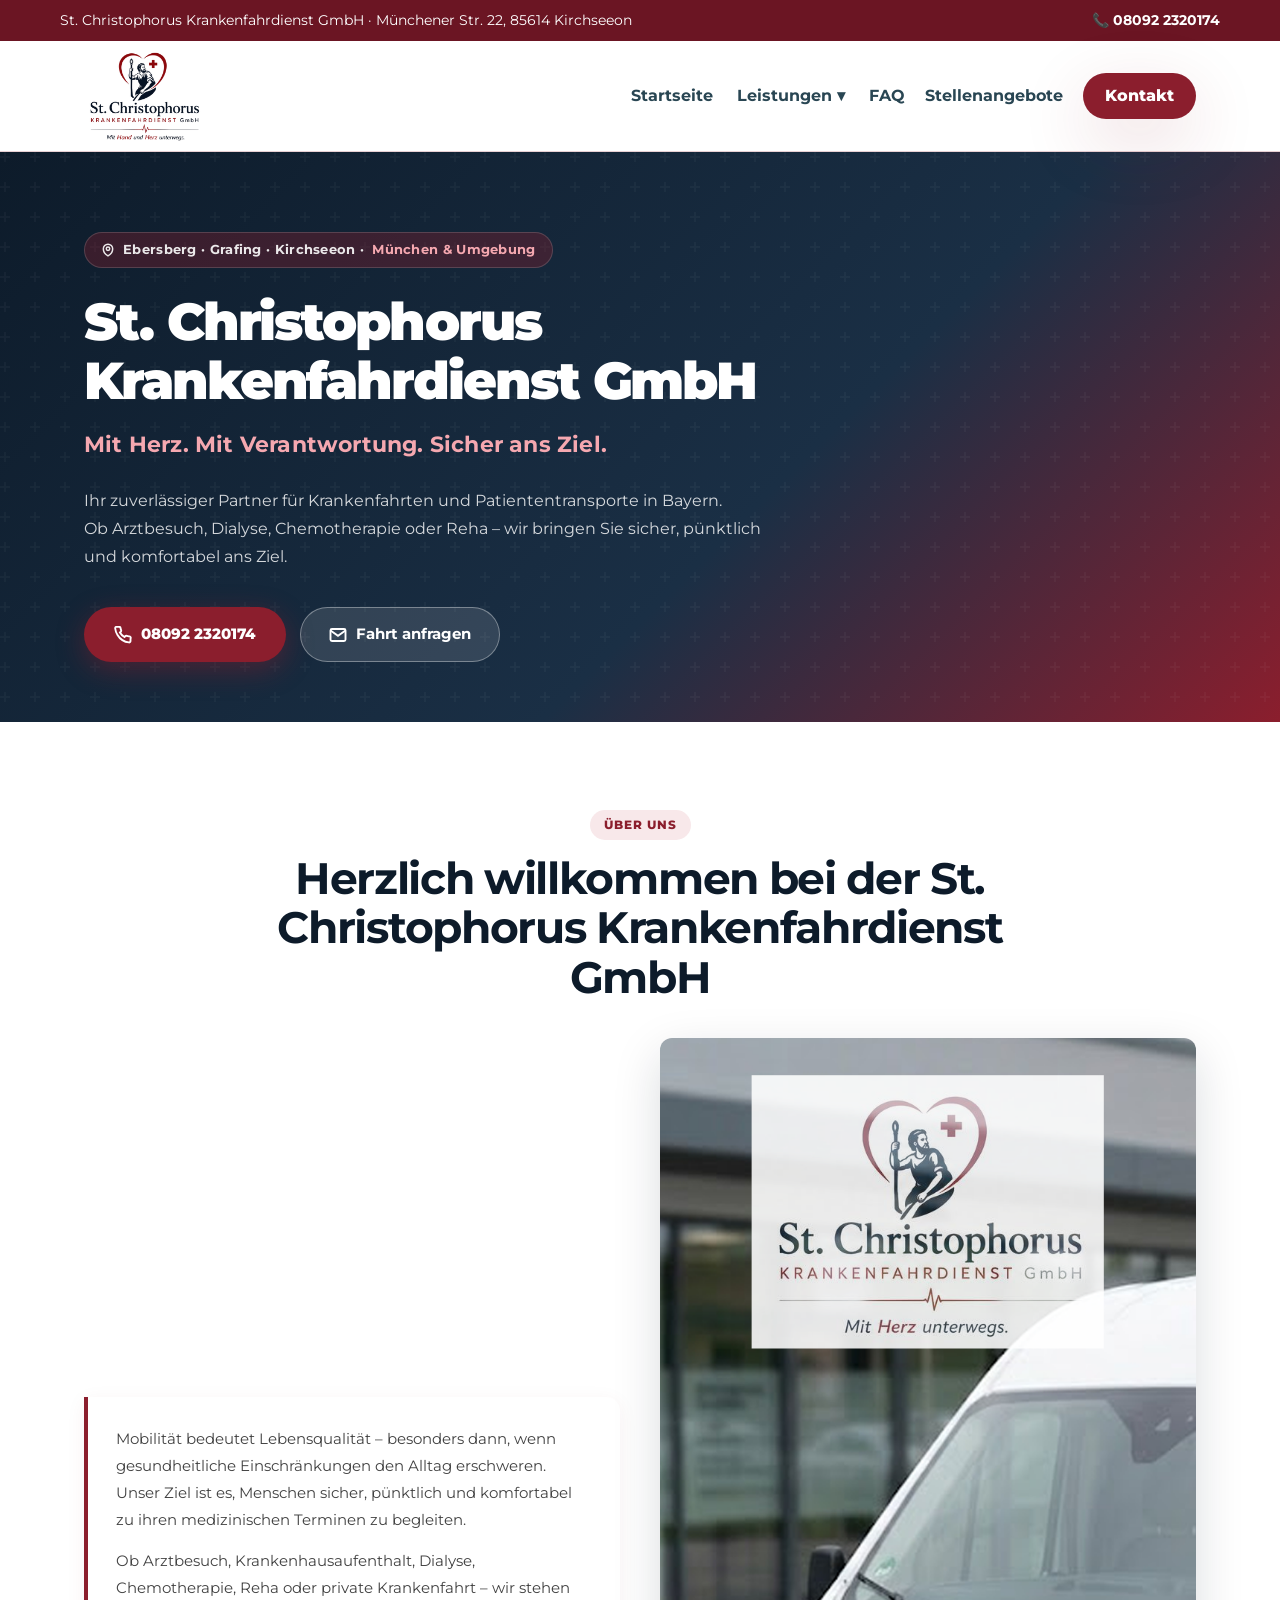
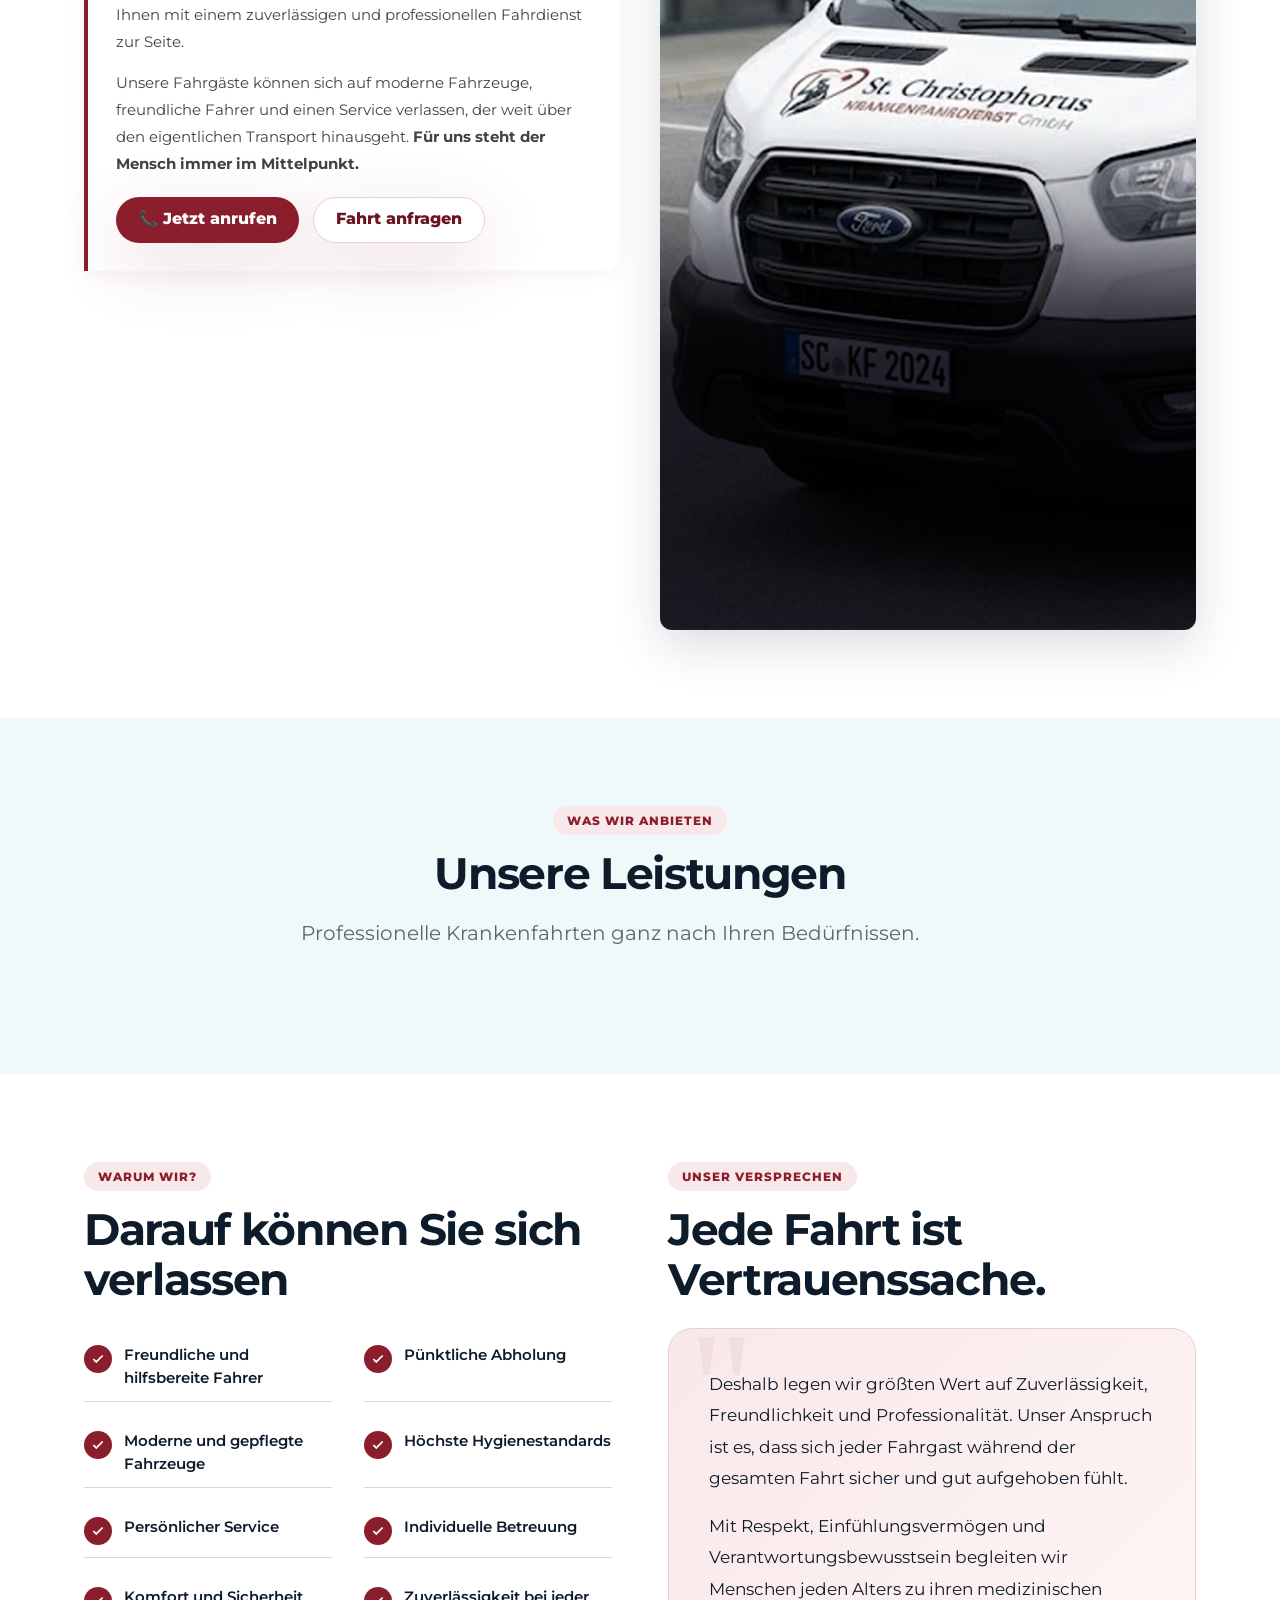
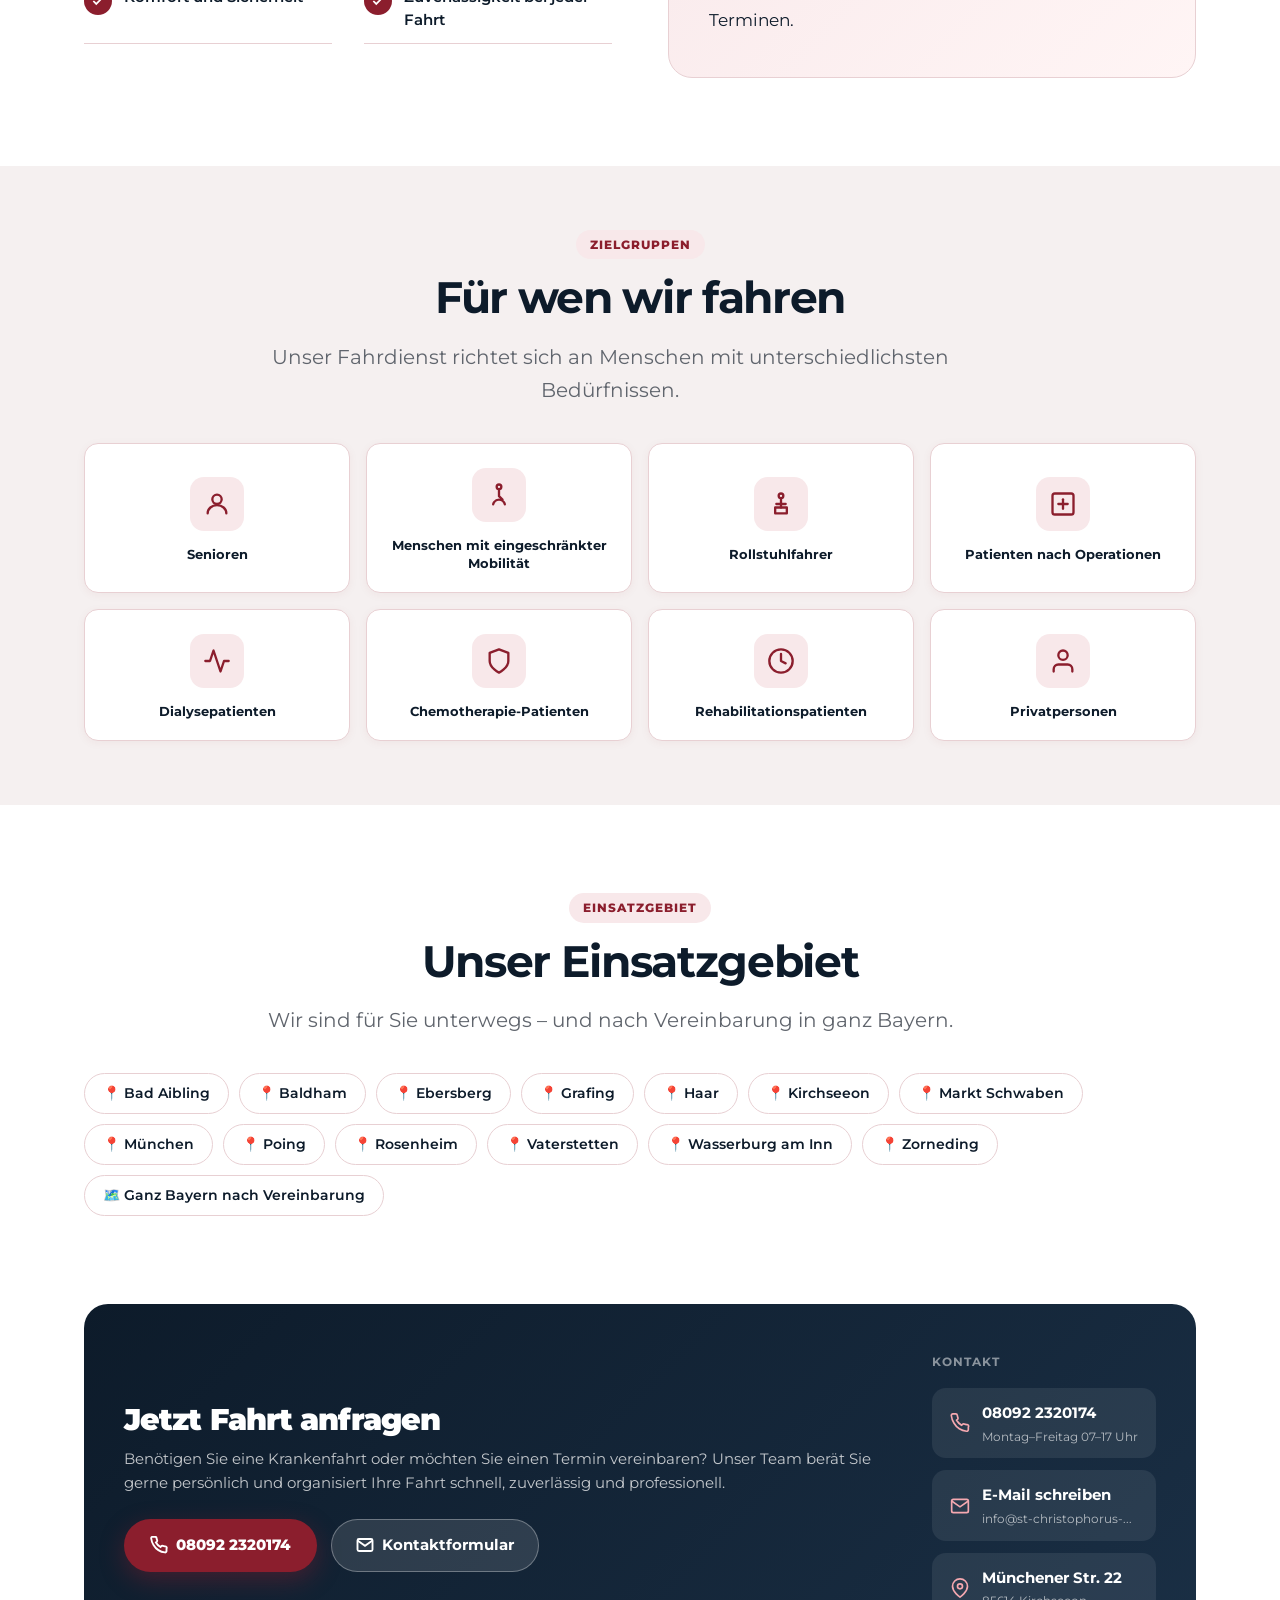
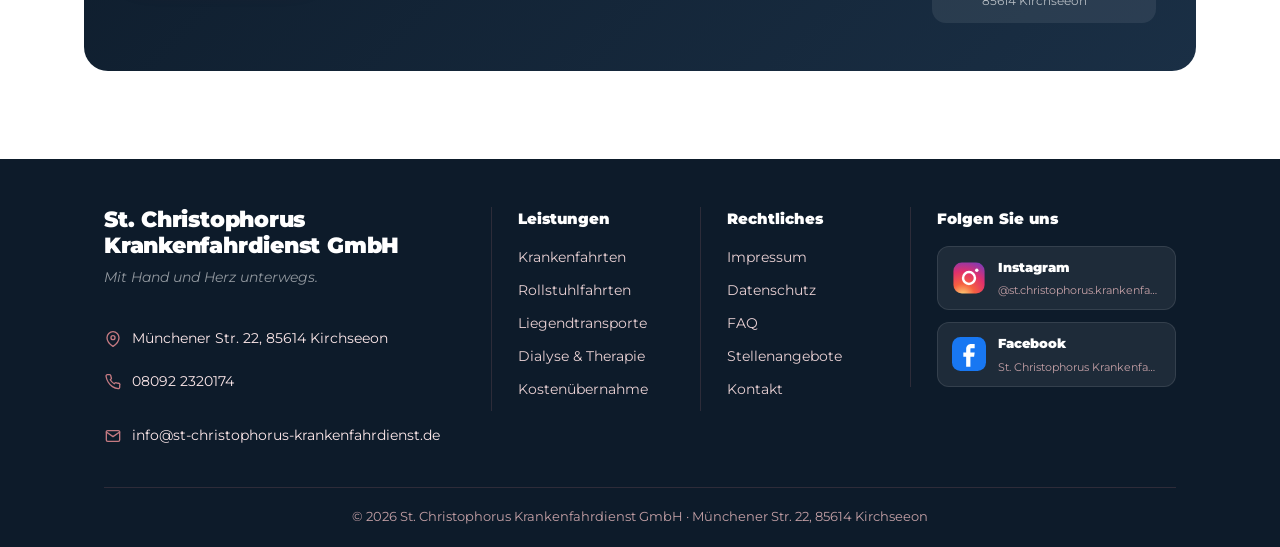
==== commit c03f9f4d: "Add files via upload" ====
--- a/index.html
+++ b/index.html
@@ -571,73 +571,7 @@
       <h2>Unsere Leistungen</h2>
       <p class="lead">Professionelle Krankenfahrten ganz nach Ihren Bedürfnissen.</p>
     </div>
-    <div class="leistungen-grid">
-
-      <div class="leistung-card">
-        <div class="leistung-icon">
-          <svg viewBox="0 0 24 24" fill="none" stroke="currentColor" stroke-width="2" stroke-linecap="round" stroke-linejoin="round"><rect x="1" y="3" width="15" height="13" rx="1"/><path d="M16 8h4l3 3v5h-7V8z"/><circle cx="5.5" cy="18.5" r="2.5"/><circle cx="18.5" cy="18.5" r="2.5"/></svg>
-        </div>
-        <h3>Krankenfahrten</h3>
-        <p>Wir bringen Sie zuverlässig zu Ärzten, Fachärzten, Krankenhäusern und medizinischen Einrichtungen – für alle Kassen.</p>
-      </div>
-
-      <div class="leistung-card">
-        <div class="leistung-icon">
-          <svg viewBox="0 0 24 24" fill="none" stroke="currentColor" stroke-width="2" stroke-linecap="round" stroke-linejoin="round"><circle cx="12" cy="5" r="3"/><path d="M5 20a7 7 0 0 1 14 0"/><rect x="8" y="13" width="8" height="8" rx="1"/><line x1="12" y1="13" x2="12" y2="8"/></svg>
-        </div>
-        <h3>Rollstuhlfahrten</h3>
-        <p>Unsere speziell ausgestatteten Fahrzeuge ermöglichen einen sicheren und komfortablen Transport im Rollstuhl – ohne unnötiges Umsetzen.</p>
-      </div>
-
-      <div class="leistung-card">
-        <div class="leistung-icon">
-          <svg viewBox="0 0 24 24" fill="none" stroke="currentColor" stroke-width="2" stroke-linecap="round" stroke-linejoin="round"><path d="M3 9l9-7 9 7v11a2 2 0 0 1-2 2H5a2 2 0 0 1-2-2z"/><rect x="8" y="14" width="8" height="7" rx="1"/></svg>
-        </div>
-        <h3>Liegendtransporte</h3>
-        <p>Für Fahrgäste, die während der Fahrt liegen müssen, bieten wir professionelle Liegendtransporte mit entsprechend ausgestatteten Fahrzeugen an.</p>
-      </div>
-
-      <div class="leistung-card">
-        <div class="leistung-icon">
-          <svg viewBox="0 0 24 24" fill="none" stroke="currentColor" stroke-width="2" stroke-linecap="round" stroke-linejoin="round"><path d="M22 12h-4l-3 9L9 3l-3 9H2"/></svg>
-        </div>
-        <h3>Dialysefahrten</h3>
-        <p>Regelmäßige und pünktliche Fahrten zu Dialysezentren gehören zu unseren wichtigsten Leistungen.</p>
-      </div>
-
-      <div class="leistung-card">
-        <div class="leistung-icon">
-          <svg viewBox="0 0 24 24" fill="none" stroke="currentColor" stroke-width="2" stroke-linecap="round" stroke-linejoin="round"><path d="M12 22s8-4 8-10V5l-8-3-8 3v7c0 6 8 10 8 10z"/><line x1="12" y1="8" x2="12" y2="12"/><line x1="12" y1="16" x2="12.01" y2="16"/></svg>
-        </div>
-        <h3>Chemo- und Strahlentherapie</h3>
-        <p>Wir sorgen dafür, dass Sie Ihre Behandlung stressfrei und zuverlässig erreichen – einfühlsam und auf Ihre Bedürfnisse abgestimmt.</p>
-      </div>
-
-      <div class="leistung-card">
-        <div class="leistung-icon">
-          <svg viewBox="0 0 24 24" fill="none" stroke="currentColor" stroke-width="2" stroke-linecap="round" stroke-linejoin="round"><circle cx="12" cy="12" r="10"/><polyline points="12 6 12 12 16 14"/></svg>
-        </div>
-        <h3>Entlassungsfahrten</h3>
-        <p>Nach Ihrem Krankenhausaufenthalt bringen wir Sie sicher nach Hause oder in eine Pflegeeinrichtung.</p>
-      </div>
-
-      <div class="leistung-card">
-        <div class="leistung-icon">
-          <svg viewBox="0 0 24 24" fill="none" stroke="currentColor" stroke-width="2" stroke-linecap="round" stroke-linejoin="round"><path d="M3 11l19-9-9 19-2-8-8-2z"/></svg>
-        </div>
-        <h3>Reha- und Kurfahrten</h3>
-        <p>Komfortable Fahrten zu Rehabilitationskliniken und Kureinrichtungen in ganz Bayern – zuverlässig und termingerecht.</p>
-      </div>
-
-      <div class="leistung-card">
-        <div class="leistung-icon">
-          <svg viewBox="0 0 24 24" fill="none" stroke="currentColor" stroke-width="2" stroke-linecap="round" stroke-linejoin="round"><path d="M22 16.92v3a2 2 0 0 1-2.18 2 19.79 19.79 0 0 1-8.63-3.07A19.5 19.5 0 0 1 4.69 12 19.79 19.79 0 0 1 1.62 3.33 2 2 0 0 1 3.77 1h3a2 2 0 0 1 2 1.72c.13.96.36 1.9.7 2.81a2 2 0 0 1-.45 2.11L7.91 8.69a16 16 0 0 0 6 6l1.06-1.06a2 2 0 0 1 2.11-.45c.91.34 1.85.57 2.81.7A2 2 0 0 1 22 16.92z"/></svg>
-        </div>
-        <h3>24h Rufbereitschaft</h3>
-        <p>Rund um die Uhr an 365 Tagen im Jahr erreichbar – schnelle Hilfe und kompetente Beratung für Ihre Krankenfahrt.</p>
-      </div>
-
-    </div>
+    <div class="leistungen-grid"></div>
   </div>
 </section>
 
@@ -774,7 +708,7 @@
         <div style="color:rgba(255,255,255,.5);font-size:12px;font-weight:700;text-transform:uppercase;letter-spacing:1px;margin-bottom:4px;">Kontakt</div>
         <a href="tel:+4980922320174" class="kontakt-row">
           <svg viewBox="0 0 24 24" fill="none" stroke="currentColor" stroke-width="2"><path d="M22 16.92v3a2 2 0 0 1-2.18 2 19.79 19.79 0 0 1-8.63-3.07A19.5 19.5 0 0 1 4.69 12 19.79 19.79 0 0 1 1.62 3.33 2 2 0 0 1 3.77 1h3a2 2 0 0 1 2 1.72c.13.96.36 1.9.7 2.81a2 2 0 0 1-.45 2.11L7.91 8.69a16 16 0 0 0 6 6l1.06-1.06a2 2 0 0 1 2.11-.45c.91.34 1.85.57 2.81.7A2 2 0 0 1 22 16.92z"/></svg>
-          <div><strong>08092 2320174</strong><span>24h Rufbereitschaft</span></div>
+          <div><strong>08092 2320174</strong><span>Montag–Freitag 07–17 Uhr</span></div>
         </a>
         <a href="mailto:info@st-christophorus-krankenfahrdienst.de" class="kontakt-row">
           <svg viewBox="0 0 24 24" fill="none" stroke="currentColor" stroke-width="2"><rect x="2" y="4" width="20" height="16" rx="2"/><polyline points="2,6 12,13 22,6"/></svg>
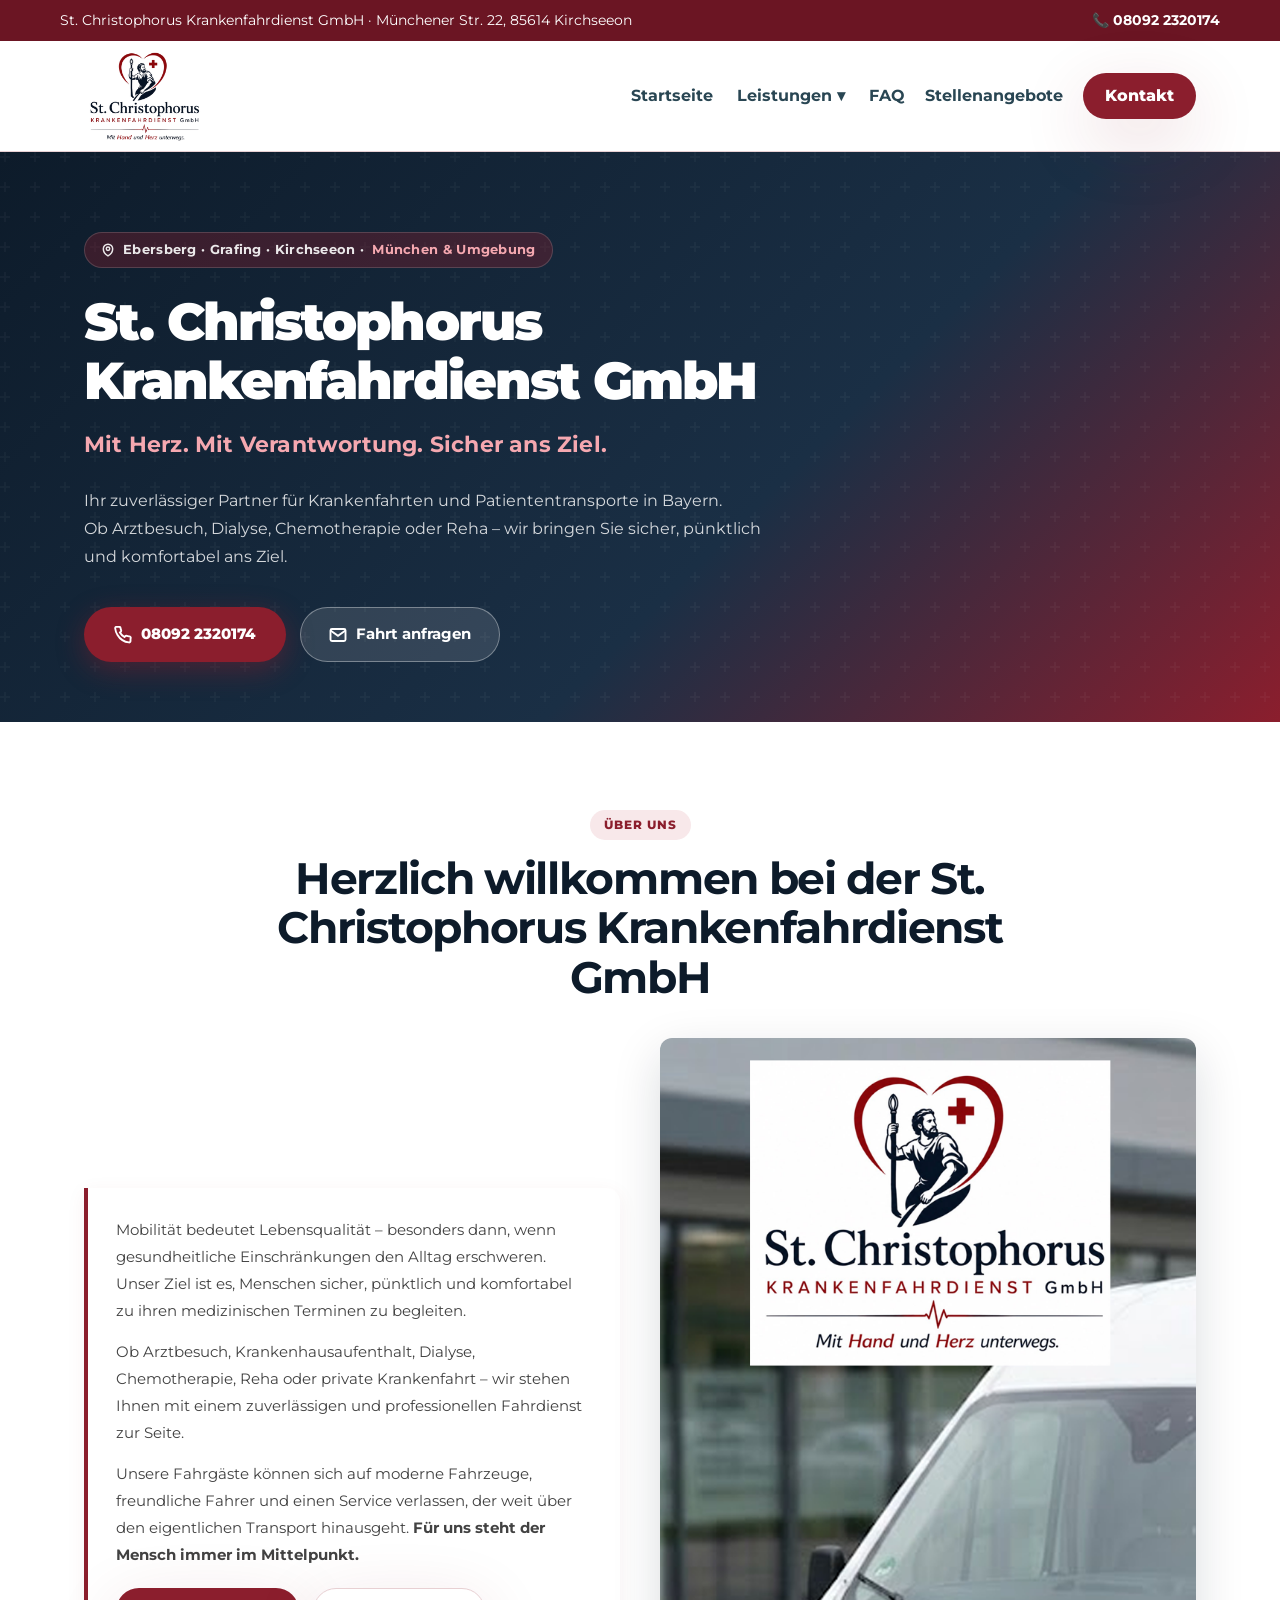
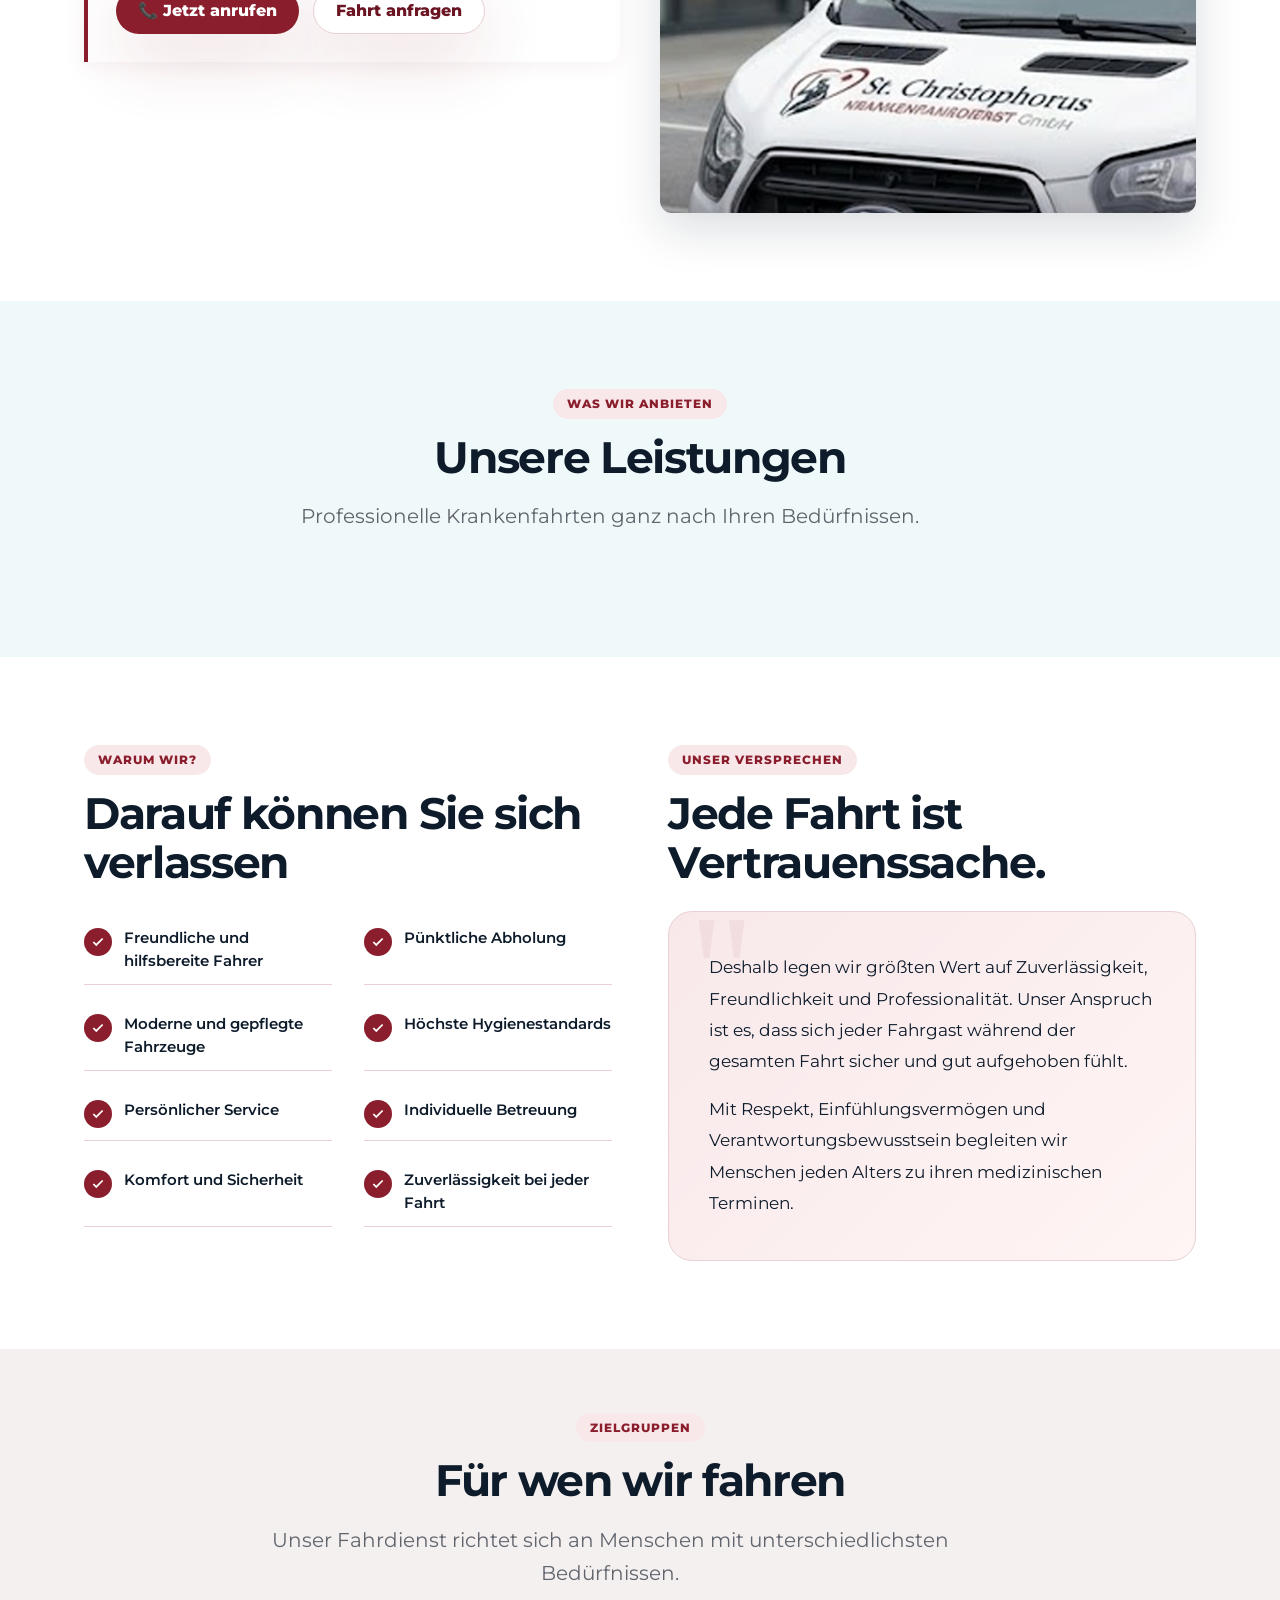
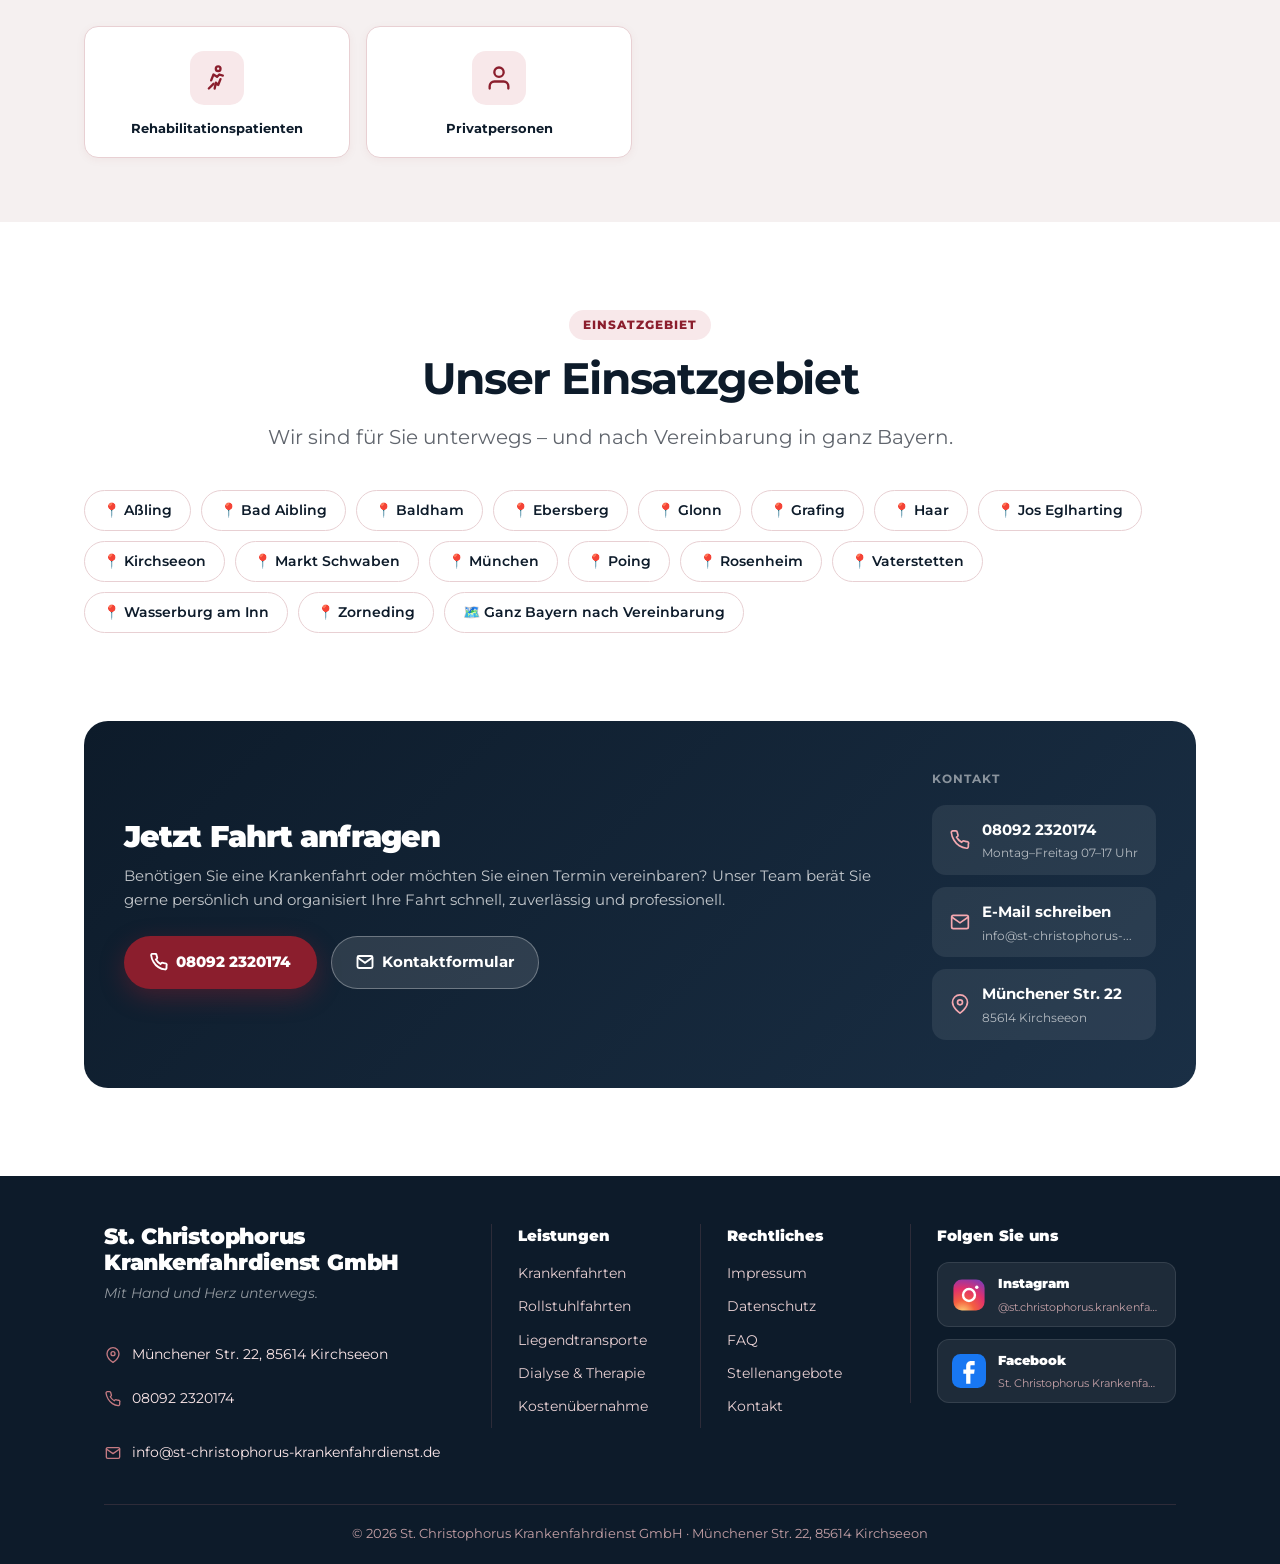
==== commit de114fe0: "Add files via upload" ====
--- a/index.html
+++ b/index.html
@@ -643,13 +643,7 @@
       <p class="lead">Unser Fahrdienst richtet sich an Menschen mit unterschiedlichsten Bedürfnissen.</p>
     </div>
     <div class="ziel-grid">
-      <div class="ziel-item"><span class="ziel-svg"><svg viewBox="0 0 24 24" fill="none" stroke="#8B1E2D" stroke-width="2" stroke-linecap="round" stroke-linejoin="round" xmlns="http://www.w3.org/2000/svg"><circle cx="12" cy="8" r="4"/><path d="M4 20c0-4 3.6-7 8-7s8 3 8 7"/></svg></span><span class="ziel-label">Senioren</span></div>
-      <div class="ziel-item"><span class="ziel-svg"><svg viewBox="0 0 24 24" fill="none" stroke="#8B1E2D" stroke-width="2" stroke-linecap="round" stroke-linejoin="round" xmlns="http://www.w3.org/2000/svg"><circle cx="12" cy="5" r="2"/><path d="M12 7v6l3 3"/><path d="M7 20s1-4 5-4 5 4 5 4"/></svg></span><span class="ziel-label">Menschen mit eingeschränkter Mobilität</span></div>
-      <div class="ziel-item"><span class="ziel-svg"><svg viewBox="0 0 24 24" fill="none" stroke="#8B1E2D" stroke-width="2" stroke-linecap="round" stroke-linejoin="round" xmlns="http://www.w3.org/2000/svg"><circle cx="12" cy="5" r="2"/><path d="M7 20h10v-5H7z"/><path d="M12 7v8"/><path d="M8 12h8"/></svg></span><span class="ziel-label">Rollstuhlfahrer</span></div>
-      <div class="ziel-item"><span class="ziel-svg"><svg viewBox="0 0 24 24" fill="none" stroke="#8B1E2D" stroke-width="2" stroke-linecap="round" stroke-linejoin="round" xmlns="http://www.w3.org/2000/svg"><rect x="3" y="3" width="18" height="18" rx="2"/><line x1="12" y1="8" x2="12" y2="16"/><line x1="8" y1="12" x2="16" y2="12"/></svg></span><span class="ziel-label">Patienten nach Operationen</span></div>
-      <div class="ziel-item"><span class="ziel-svg"><svg viewBox="0 0 24 24" fill="none" stroke="#8B1E2D" stroke-width="2" stroke-linecap="round" stroke-linejoin="round" xmlns="http://www.w3.org/2000/svg"><path d="M22 12h-4l-3 9L9 3l-3 9H2"/></svg></span><span class="ziel-label">Dialysepatienten</span></div>
-      <div class="ziel-item"><span class="ziel-svg"><svg viewBox="0 0 24 24" fill="none" stroke="#8B1E2D" stroke-width="2" stroke-linecap="round" stroke-linejoin="round" xmlns="http://www.w3.org/2000/svg"><path d="M12 22s8-4 8-10V5l-8-3-8 3v7c0 6 8 10 8 10z"/></svg></span><span class="ziel-label">Chemotherapie-Patienten</span></div>
-      <div class="ziel-item"><span class="ziel-svg"><svg viewBox="0 0 24 24" fill="none" stroke="#8B1E2D" stroke-width="2" stroke-linecap="round" stroke-linejoin="round" xmlns="http://www.w3.org/2000/svg"><circle cx="12" cy="12" r="10"/><polyline points="12 6 12 12 16 14"/></svg></span><span class="ziel-label">Rehabilitationspatienten</span></div>
+      <div class="ziel-item"><span class="ziel-svg"><svg viewBox="0 0 24 24" fill="none" stroke="#8B1E2D" stroke-width="2" stroke-linecap="round" stroke-linejoin="round"><circle cx="13" cy="4" r="2"/><path d="M7 14l2-5 3 2 2-2 3 1"/><path d="M10 21l1-5 2 2 2-5"/><line x1="5" y1="21" x2="9" y2="17"/></svg></span><span class="ziel-label">Rehabilitationspatienten</span></div>
       <div class="ziel-item"><span class="ziel-svg"><svg viewBox="0 0 24 24" fill="none" stroke="#8B1E2D" stroke-width="2" stroke-linecap="round" stroke-linejoin="round" xmlns="http://www.w3.org/2000/svg"><path d="M20 21v-2a4 4 0 0 0-4-4H8a4 4 0 0 0-4 4v2"/><circle cx="12" cy="7" r="4"/></svg></span><span class="ziel-label">Privatpersonen</span></div>
     </div>
   </div>
@@ -666,11 +660,14 @@
       <p class="lead">Wir sind für Sie unterwegs – und nach Vereinbarung in ganz Bayern.</p>
     </div>
     <div class="einsatz-tags">
+      <span class="einsatz-tag">📍 Aßling</span>
       <span class="einsatz-tag">📍 Bad Aibling</span>
       <span class="einsatz-tag">📍 Baldham</span>
       <span class="einsatz-tag">📍 Ebersberg</span>
+      <span class="einsatz-tag">📍 Glonn</span>
       <span class="einsatz-tag">📍 Grafing</span>
       <span class="einsatz-tag">📍 Haar</span>
+      <span class="einsatz-tag">📍 Jos Eglharting</span>
       <span class="einsatz-tag">📍 Kirchseeon</span>
       <span class="einsatz-tag">📍 Markt Schwaben</span>
       <span class="einsatz-tag">📍 München</span>
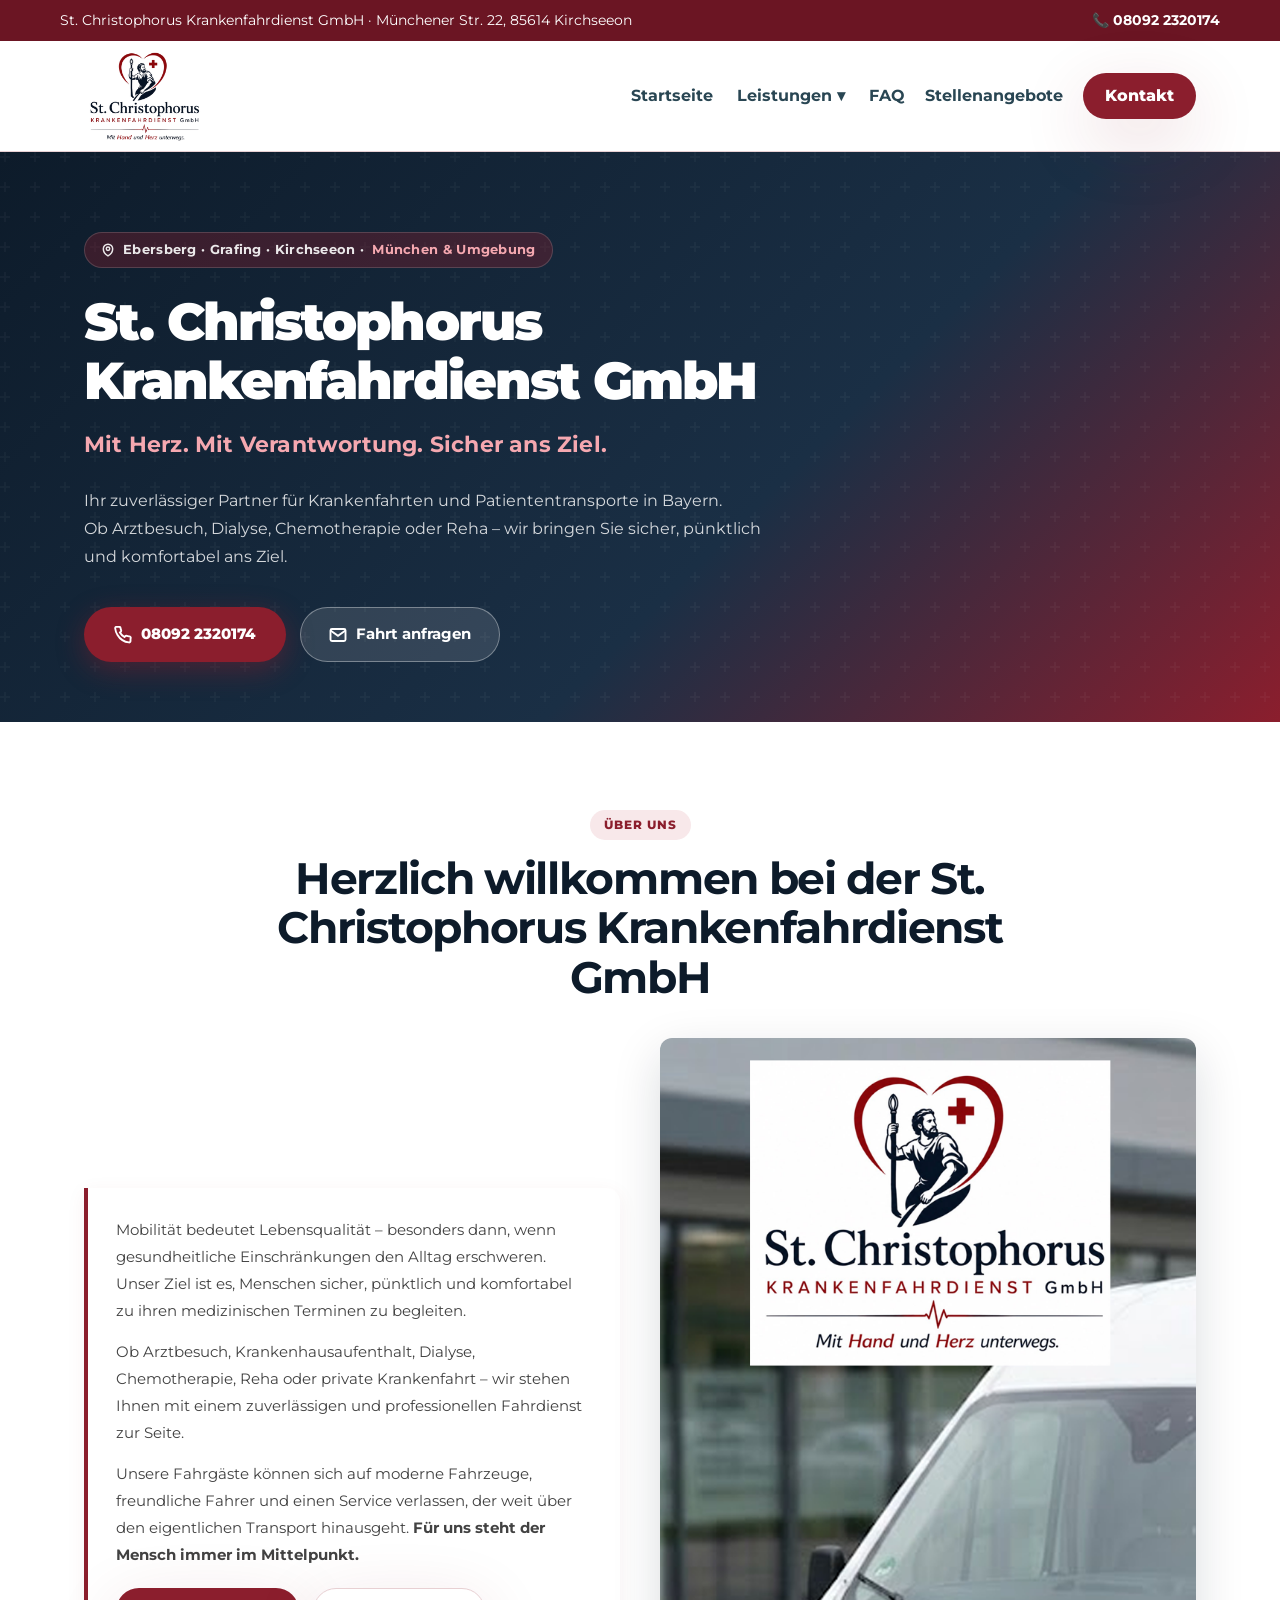
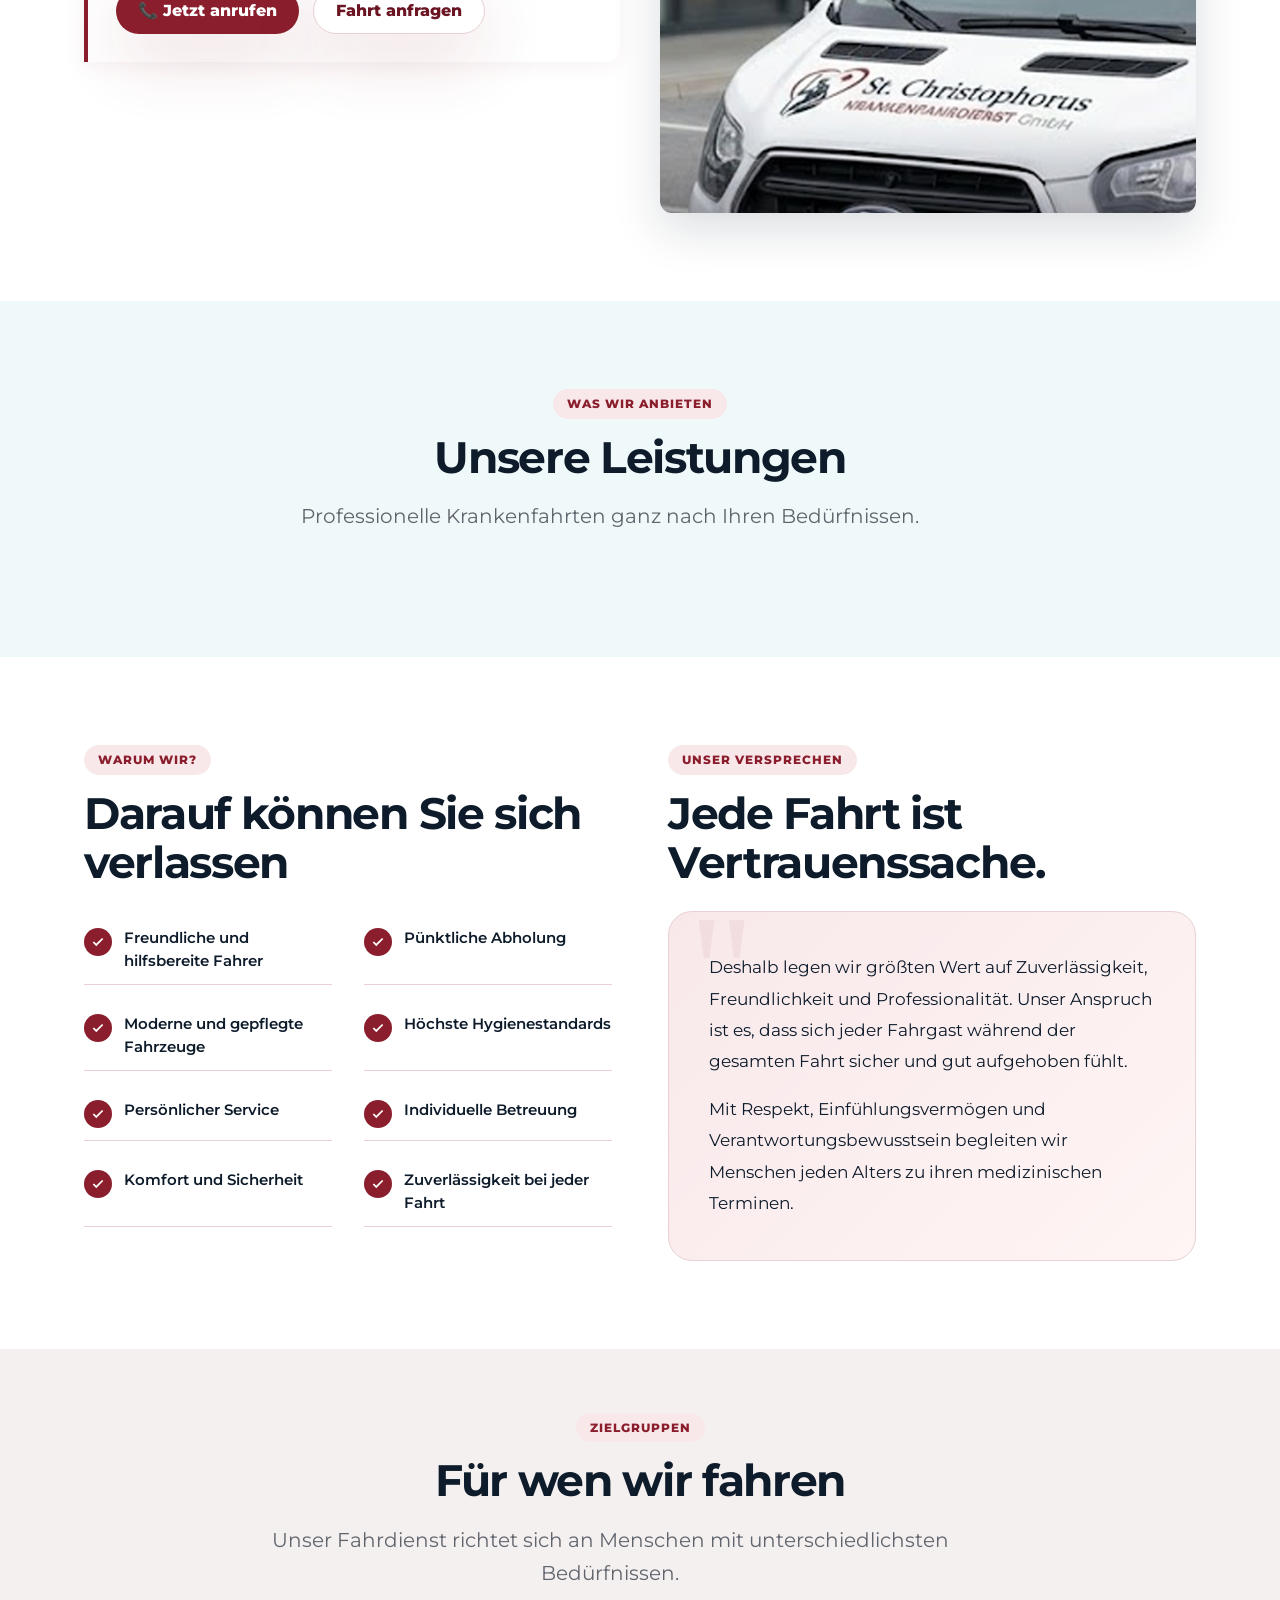
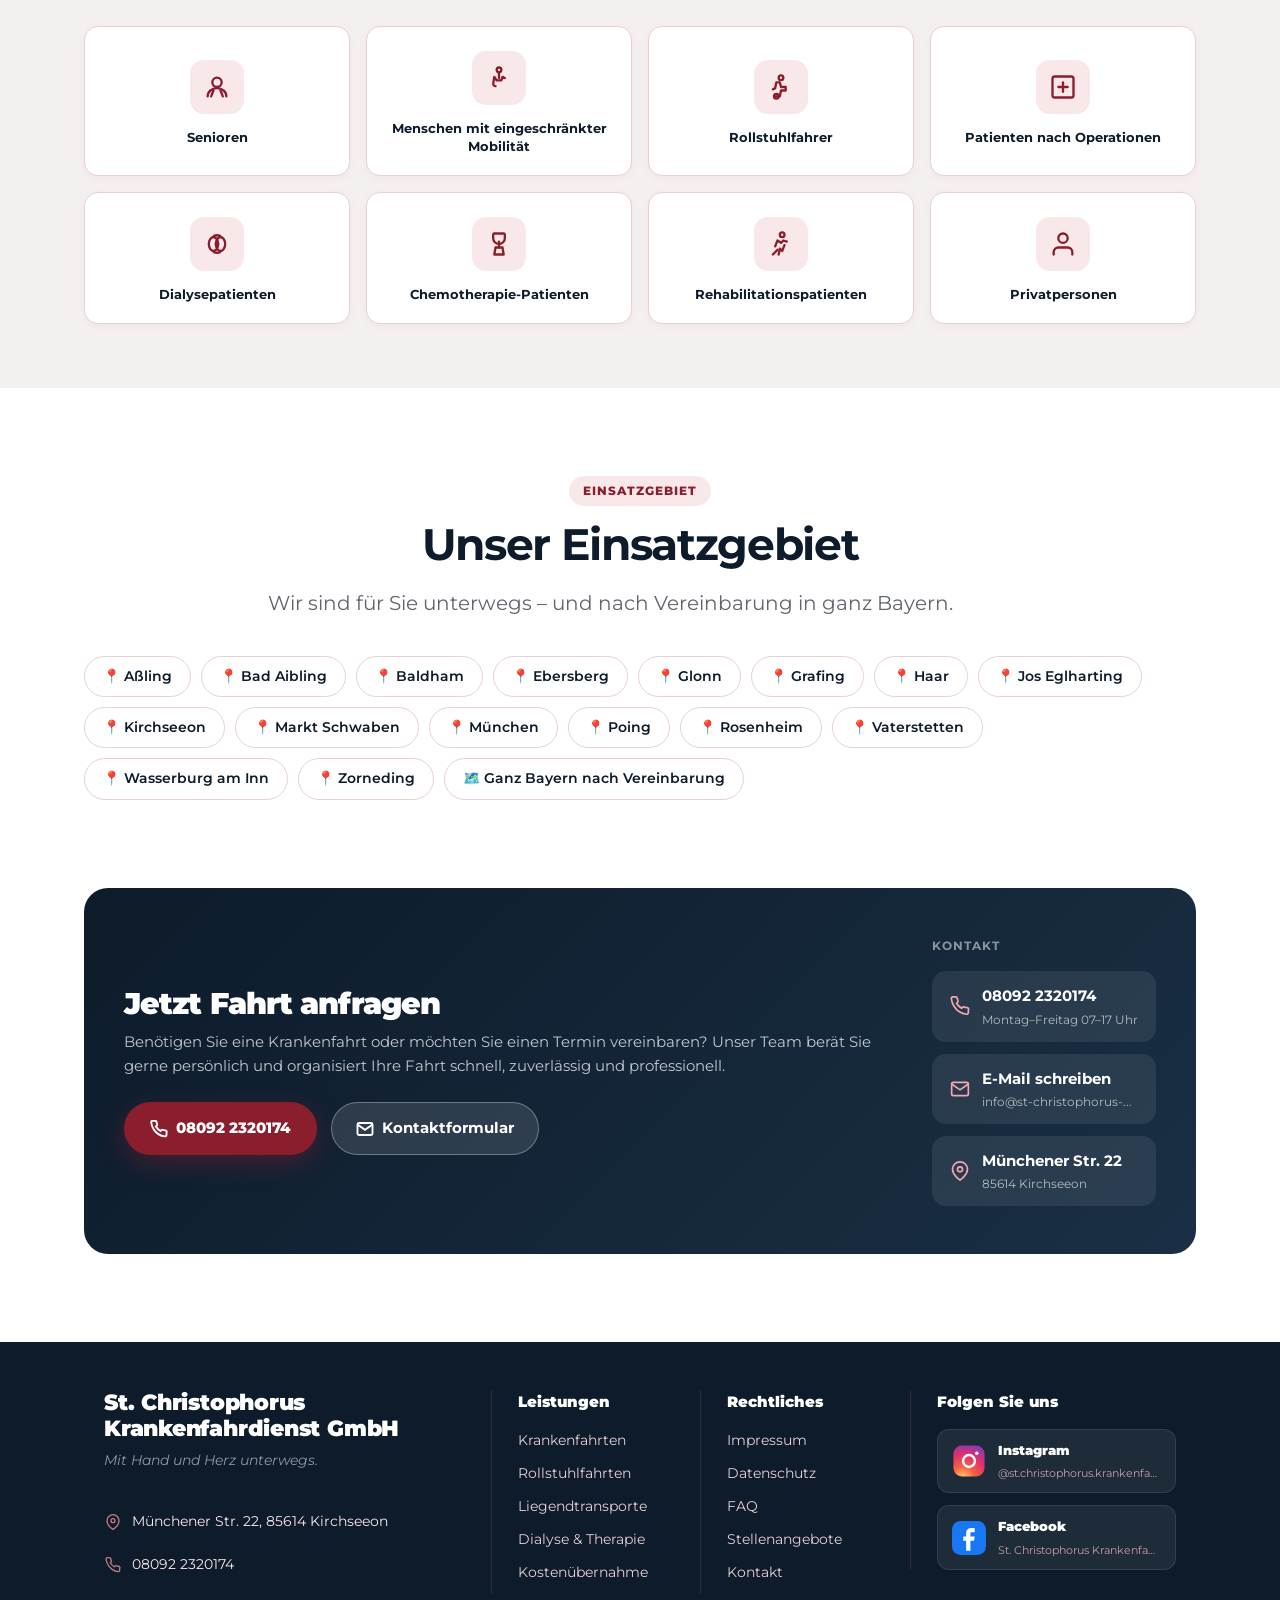
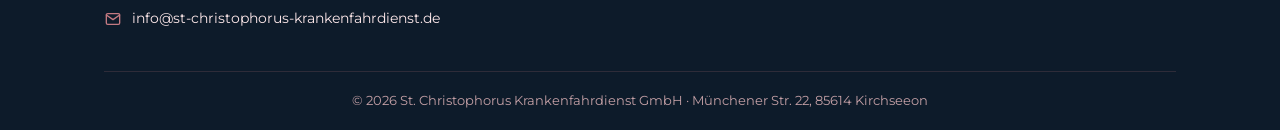
==== commit 4a5de3ea: "Add files via upload" ====
--- a/index.html
+++ b/index.html
@@ -643,8 +643,14 @@
       <p class="lead">Unser Fahrdienst richtet sich an Menschen mit unterschiedlichsten Bedürfnissen.</p>
     </div>
     <div class="ziel-grid">
+      <div class="ziel-item"><span class="ziel-svg"><svg viewBox="0 0 24 24" fill="none" stroke="#8B1E2D" stroke-width="2" stroke-linecap="round" stroke-linejoin="round"><circle cx="12" cy="8" r="4"/><path d="M4 20c0-4 3.6-7 8-7s8 3 8 7"/><line x1="9" y1="15" x2="7" y2="20"/><line x1="15" y1="15" x2="17" y2="20"/></svg></span><span class="ziel-label">Senioren</span></div>
+      <div class="ziel-item"><span class="ziel-svg"><svg viewBox="0 0 24 24" fill="none" stroke="#8B1E2D" stroke-width="2" stroke-linecap="round" stroke-linejoin="round"><circle cx="12" cy="5" r="2"/><path d="M9 19c-1 0-2-1-2-2l1-6 2 3h4l1-3 2 1"/><path d="M12 8v4"/></svg></span><span class="ziel-label">Menschen mit eingeschränkter Mobilität</span></div>
+      <div class="ziel-item"><span class="ziel-svg"><svg viewBox="0 0 24 24" fill="none" stroke="#8B1E2D" stroke-width="2" stroke-linecap="round" stroke-linejoin="round"><circle cx="12" cy="4" r="2"/><path d="M7 20h4l1-5h4v-3h-4l-1-4h-3l-1 5-2 1"/><circle cx="8" cy="20" r="2"/></svg></span><span class="ziel-label">Rollstuhlfahrer</span></div>
+      <div class="ziel-item"><span class="ziel-svg"><svg viewBox="0 0 24 24" fill="none" stroke="#8B1E2D" stroke-width="2" stroke-linecap="round" stroke-linejoin="round"><rect x="3" y="3" width="18" height="18" rx="2"/><line x1="12" y1="8" x2="12" y2="16"/><line x1="8" y1="12" x2="16" y2="12"/></svg></span><span class="ziel-label">Patienten nach Operationen</span></div>
+      <div class="ziel-item"><span class="ziel-svg"><svg viewBox="0 0 24 24" fill="none" stroke="#8B1E2D" stroke-width="2" stroke-linecap="round" stroke-linejoin="round"><ellipse cx="9" cy="12" rx="4" ry="6"/><ellipse cx="15" cy="12" rx="4" ry="6"/><path d="M13 12h-2"/><path d="M9 6c0-2 6-2 6 0"/><path d="M9 18c0 2 6 2 6 0"/></svg></span><span class="ziel-label">Dialysepatienten</span></div>
+      <div class="ziel-item"><span class="ziel-svg"><svg viewBox="0 0 24 24" fill="none" stroke="#8B1E2D" stroke-width="2" stroke-linecap="round" stroke-linejoin="round"><path d="M8 3h8a1 1 0 0 1 1 1v3a5 5 0 0 1-10 0V4a1 1 0 0 1 1-1z"/><line x1="12" y1="10" x2="12" y2="15"/><path d="M9 15h6l1 6H8l1-6z"/></svg></span><span class="ziel-label">Chemotherapie-Patienten</span></div>
       <div class="ziel-item"><span class="ziel-svg"><svg viewBox="0 0 24 24" fill="none" stroke="#8B1E2D" stroke-width="2" stroke-linecap="round" stroke-linejoin="round"><circle cx="13" cy="4" r="2"/><path d="M7 14l2-5 3 2 2-2 3 1"/><path d="M10 21l1-5 2 2 2-5"/><line x1="5" y1="21" x2="9" y2="17"/></svg></span><span class="ziel-label">Rehabilitationspatienten</span></div>
-      <div class="ziel-item"><span class="ziel-svg"><svg viewBox="0 0 24 24" fill="none" stroke="#8B1E2D" stroke-width="2" stroke-linecap="round" stroke-linejoin="round" xmlns="http://www.w3.org/2000/svg"><path d="M20 21v-2a4 4 0 0 0-4-4H8a4 4 0 0 0-4 4v2"/><circle cx="12" cy="7" r="4"/></svg></span><span class="ziel-label">Privatpersonen</span></div>
+      <div class="ziel-item"><span class="ziel-svg"><svg viewBox="0 0 24 24" fill="none" stroke="#8B1E2D" stroke-width="2" stroke-linecap="round" stroke-linejoin="round"><path d="M20 21v-2a4 4 0 0 0-4-4H8a4 4 0 0 0-4 4v2"/><circle cx="12" cy="7" r="4"/></svg></span><span class="ziel-label">Privatpersonen</span></div>
     </div>
   </div>
 </section>
